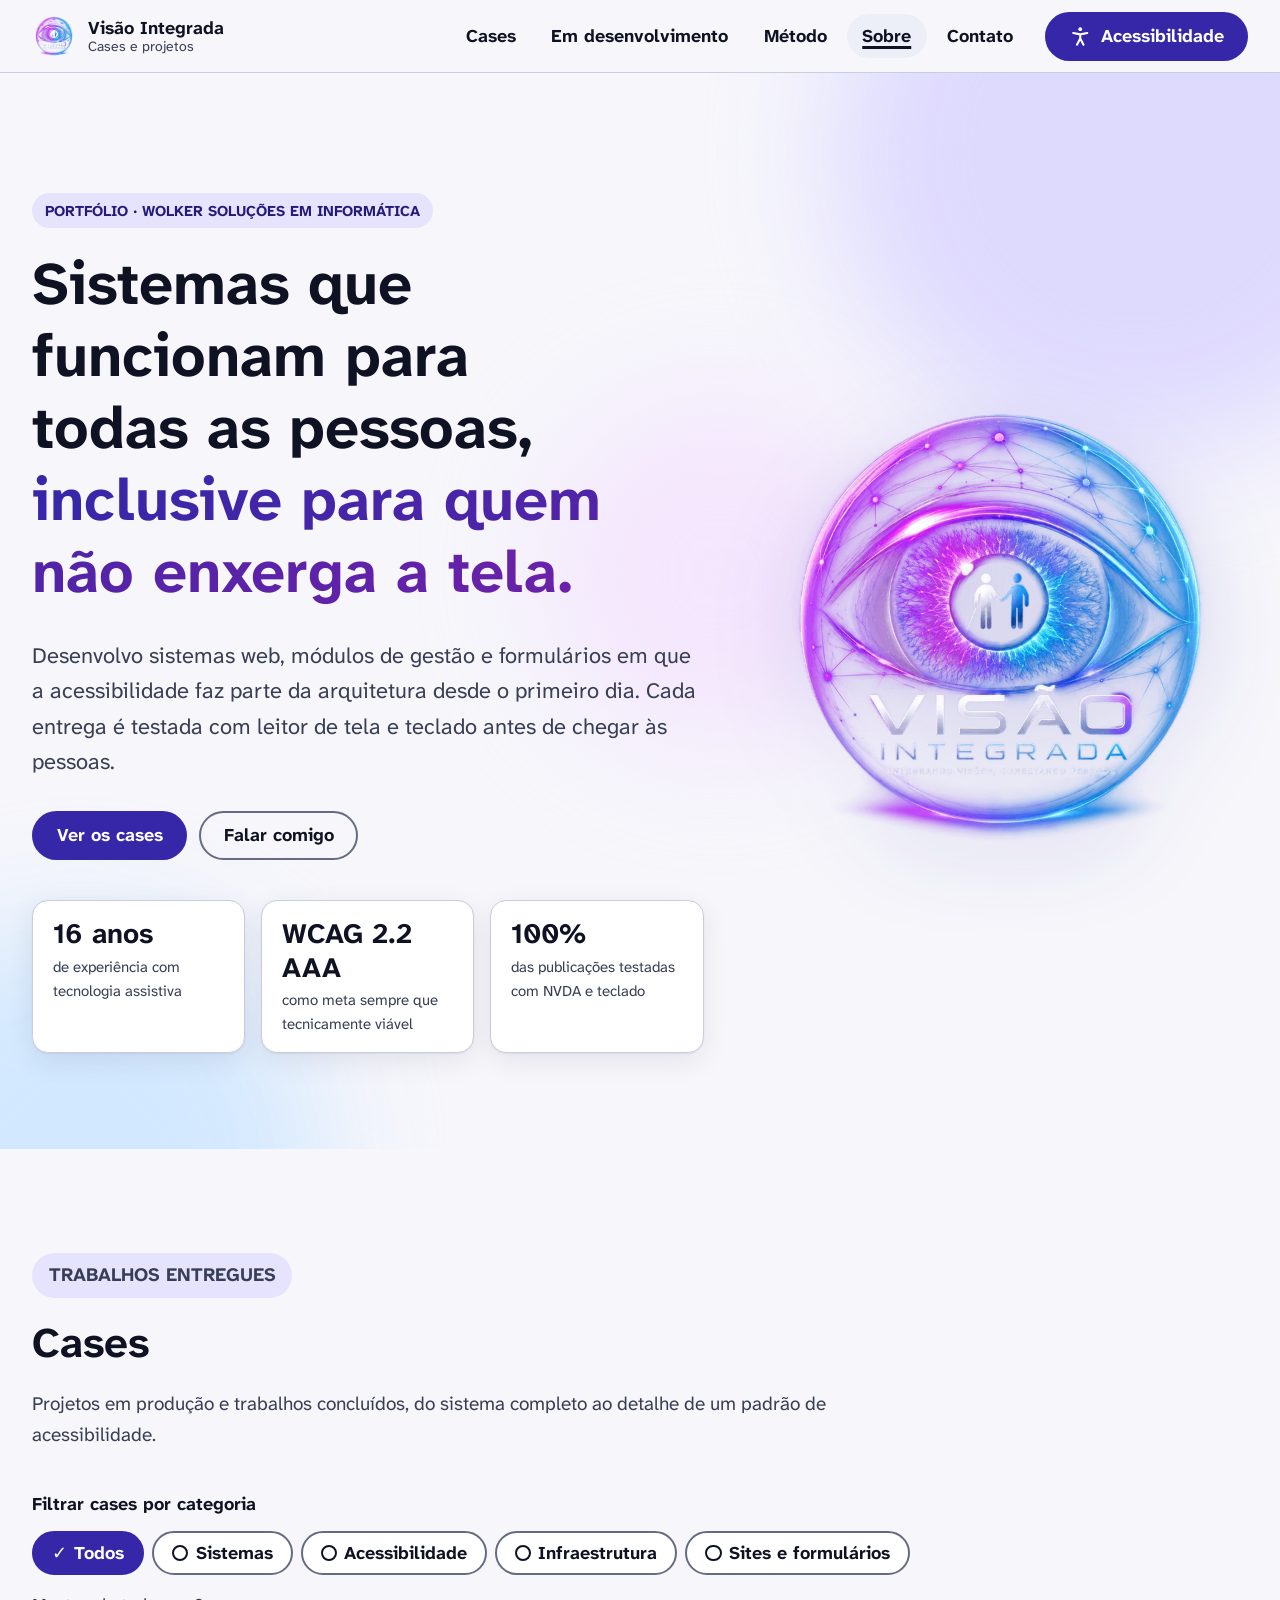
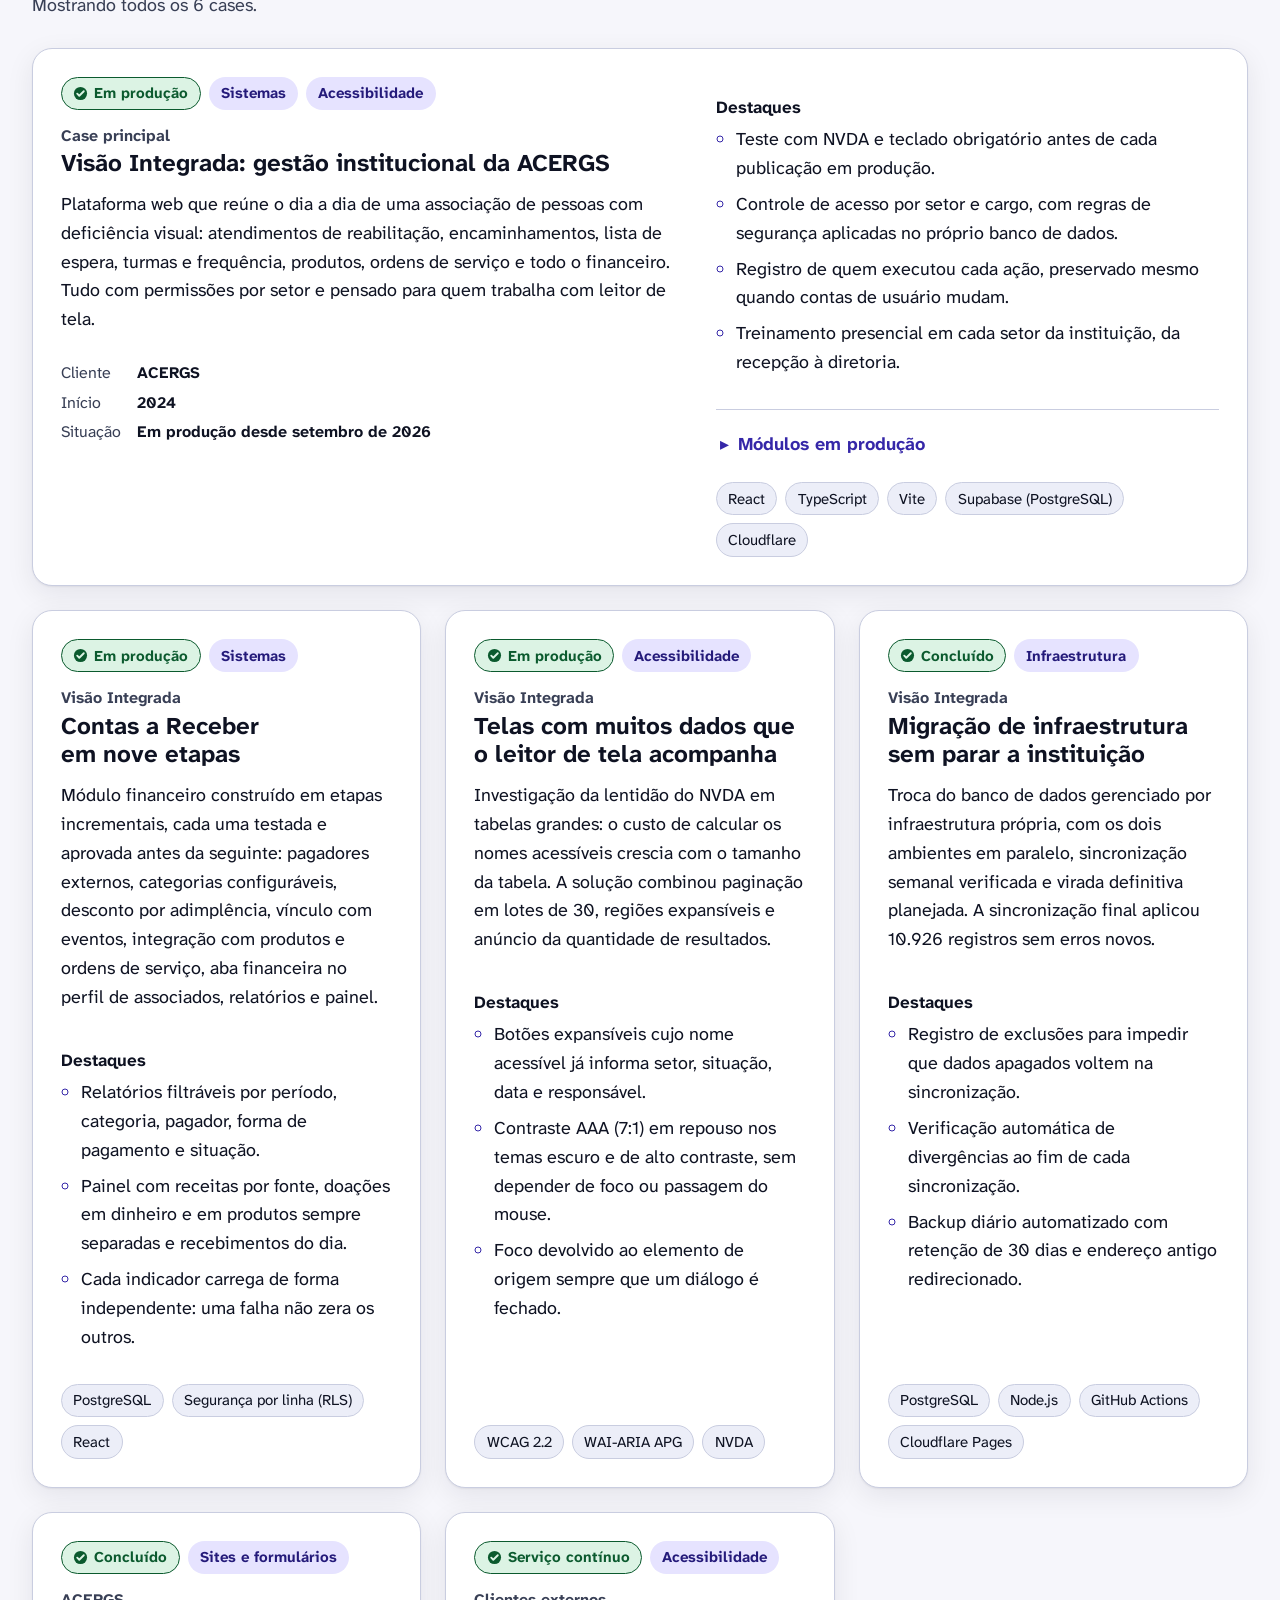
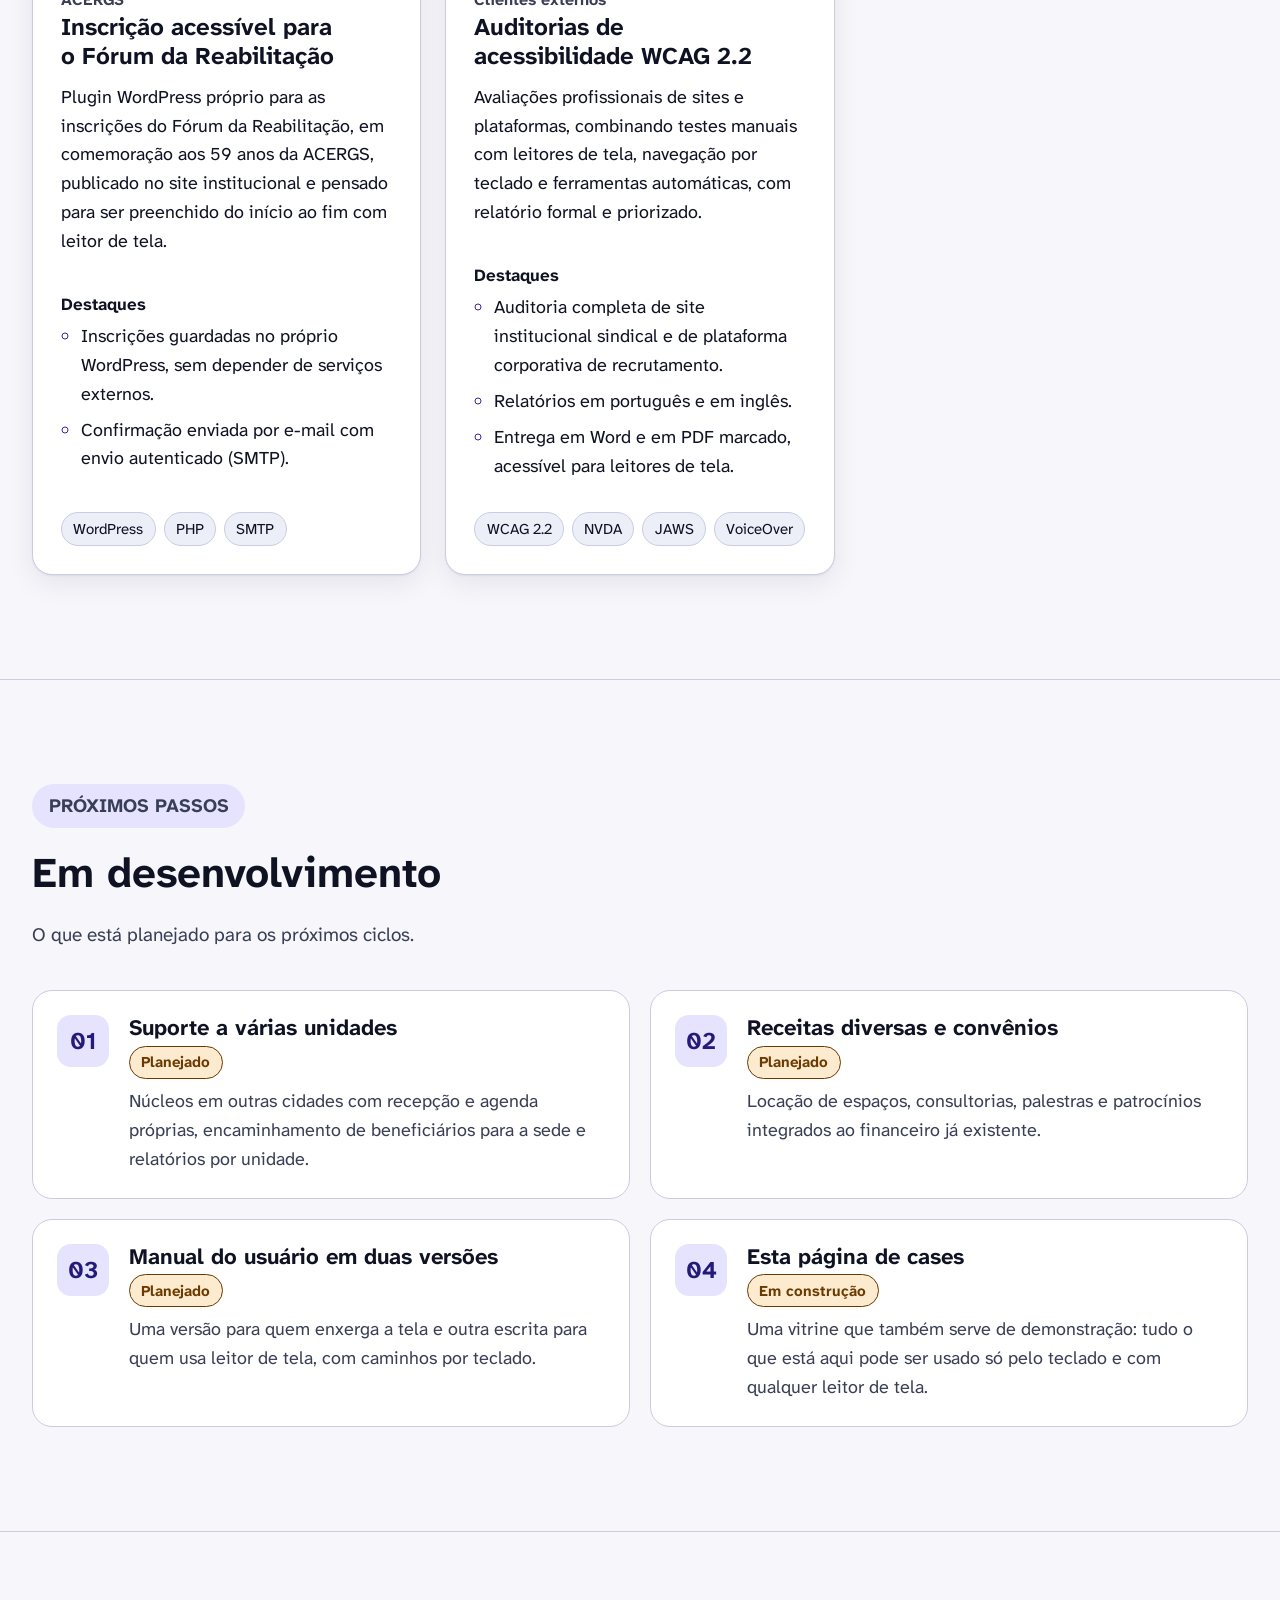
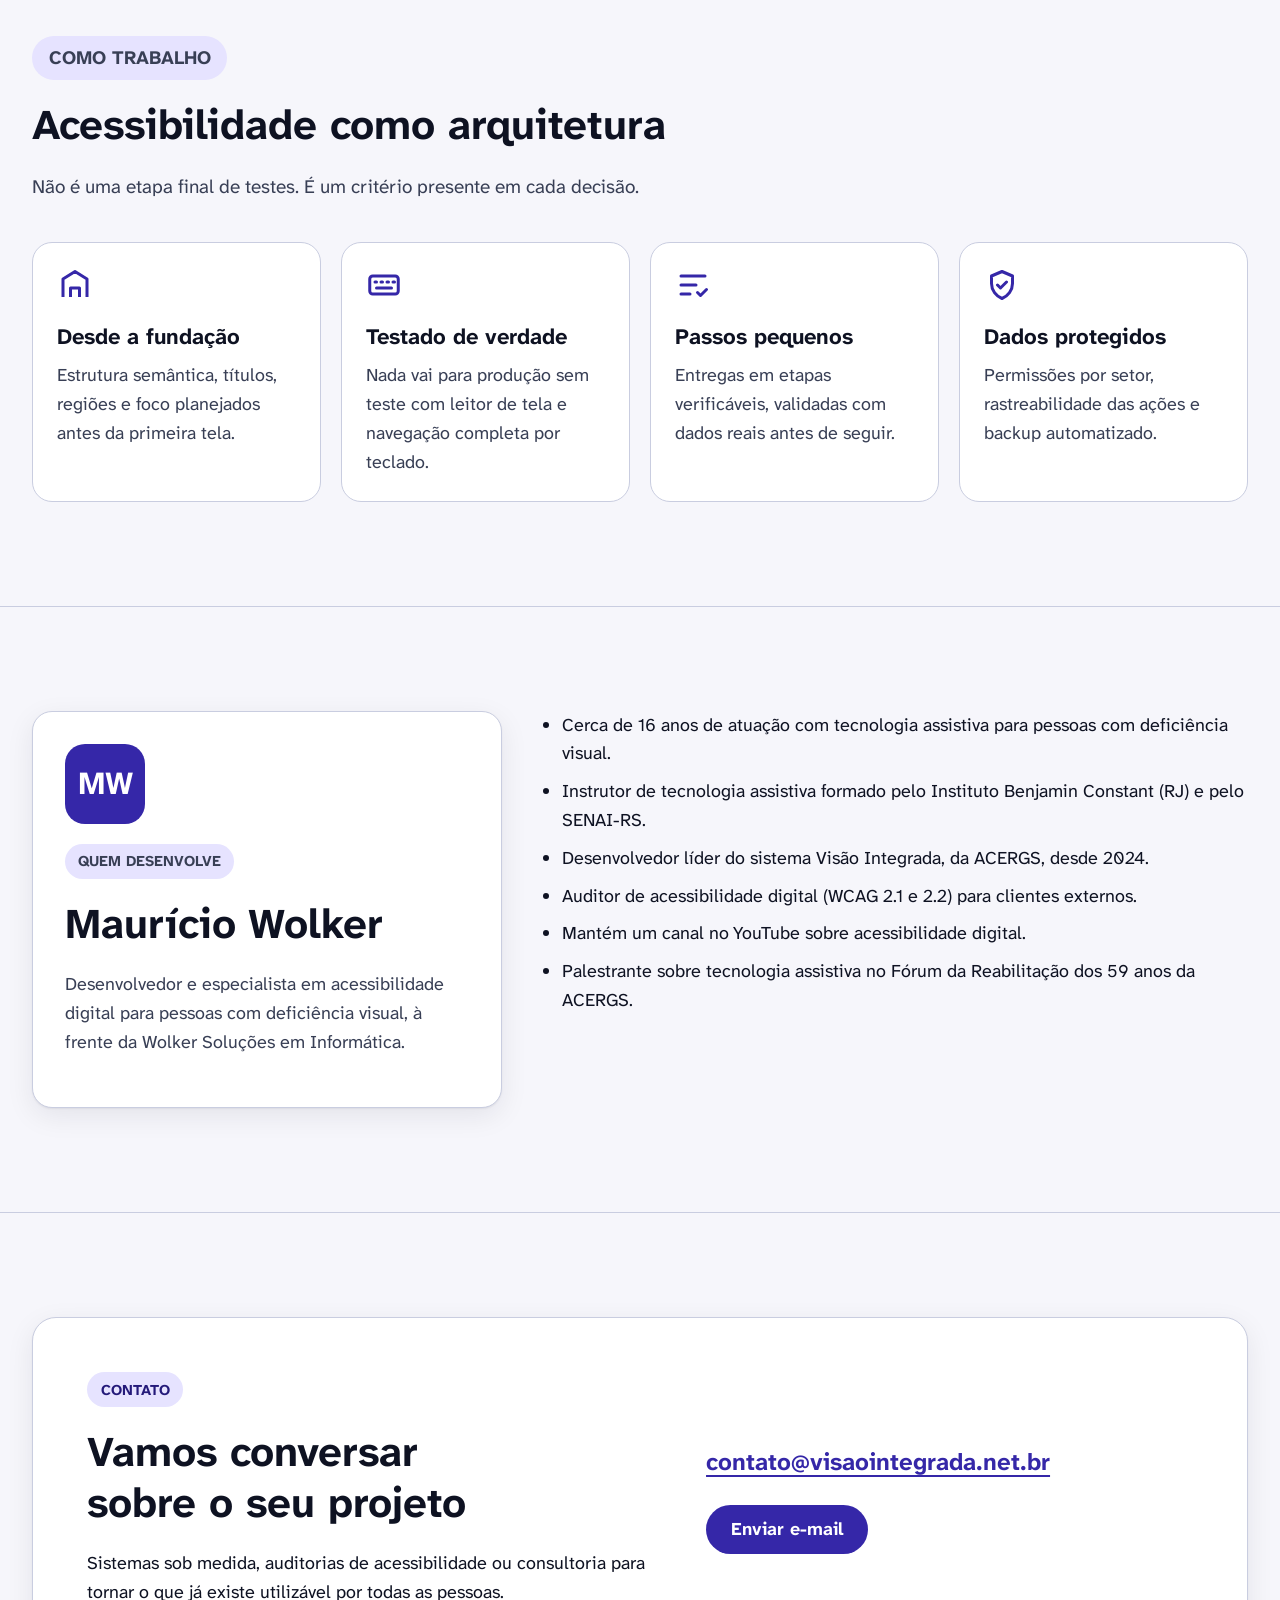
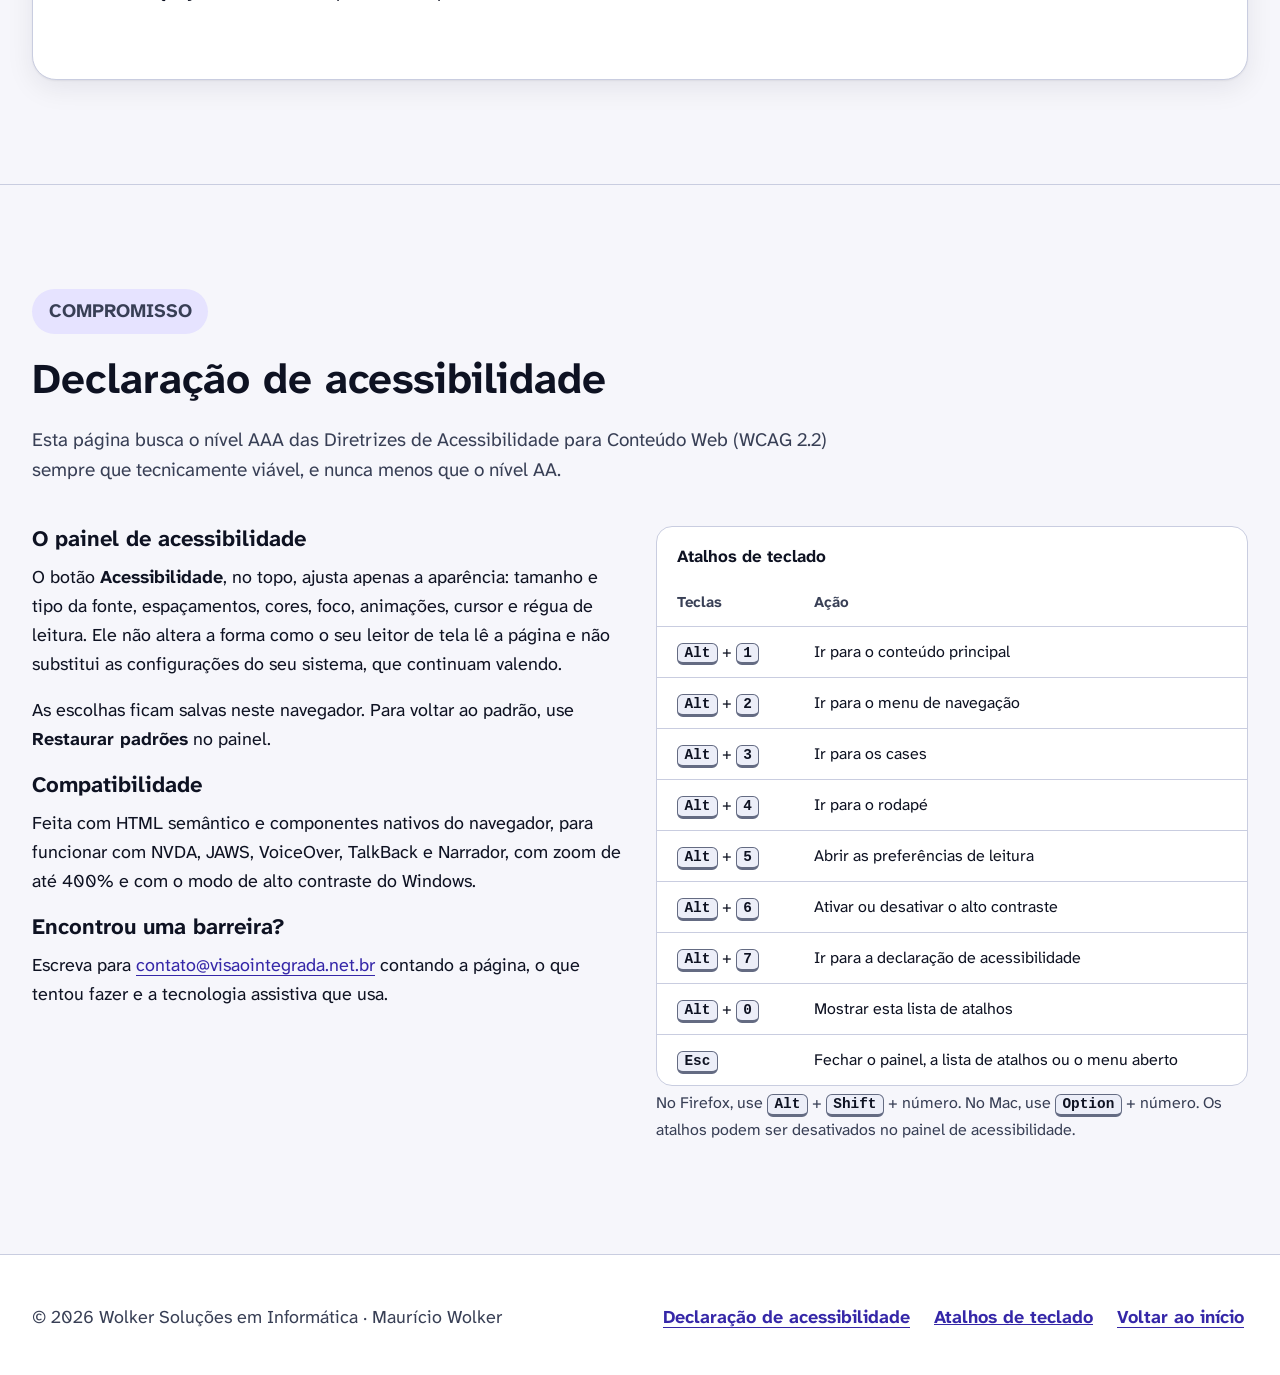
==== site/index.html @ 5a75db3e "Adiciona site e configuração do Worker" ====
<!doctype html>
<html lang="pt-BR" data-tema="auto">
<head>
  <meta charset="utf-8">
  <meta name="viewport" content="width=device-width, initial-scale=1">
  <title>Cases e projetos · Visão Integrada · Maurício Wolker</title>
  <meta name="description" content="Portfólio de Maurício Wolker: sistemas web, módulos financeiros, infraestrutura e auditorias de acessibilidade, construídos com acessibilidade como requisito desde a arquitetura.">
  <meta name="color-scheme" content="light dark">
  <meta name="theme-color" content="#f6f6fb" media="(prefers-color-scheme: light)">
  <meta name="theme-color" content="#0a0d18" media="(prefers-color-scheme: dark)">
  <meta property="og:title" content="Cases e projetos · Visão Integrada">
  <meta property="og:description" content="Sistemas que funcionam para todas as pessoas, inclusive para quem não enxerga a tela.">
  <meta property="og:type" content="website">
  <meta property="og:locale" content="pt_BR">
  <meta property="og:image" content="https://cases.visaointegrada.net.br/assets/img/og-image.png">
  <meta property="og:image:alt" content="Logotipo do Visão Integrada">
  <meta name="twitter:card" content="summary_large_image">
  <link rel="icon" type="image/png" href="assets/img/favicon-64.png">
  <link rel="apple-touch-icon" href="assets/img/apple-touch-icon.png">
  <link rel="preload" href="assets/fonts/atkinson-hyperlegible-next-latin-400-normal.woff2" as="font" type="font/woff2" crossorigin>
  <link rel="preload" href="assets/fonts/atkinson-hyperlegible-next-latin-700-normal.woff2" as="font" type="font/woff2" crossorigin>
  <script src="assets/js/prefs-init.js"></script>
  <link rel="stylesheet" href="assets/css/site.css">
</head>
<body>

<div class="skip-links">
  <a href="#conteudo">Pular para o conteúdo principal</a>
  <a href="#menu-principal">Pular para o menu</a>
  <a href="#rodape">Pular para o rodapé</a>
</div>

<header class="site-header">
  <div class="container header-inner">
    <a class="brand" href="#inicio">
      <img class="brand-mark" src="assets/img/emblema-176.webp" width="88" height="88" alt="">
      <span class="brand-text">
        <span class="brand-name">Visão Integrada</span>
        <span class="brand-sub">Cases e projetos</span>
      </span>
    </a>

    <nav class="site-nav" id="menu-principal" aria-label="Principal" tabindex="-1">
      <button type="button" class="btn btn-secondary menu-toggle" aria-expanded="false" aria-controls="lista-menu">
        <svg viewBox="0 0 24 24" aria-hidden="true" focusable="false"><path d="M3 6h18M3 12h18M3 18h18" stroke="currentColor" stroke-width="2.25" stroke-linecap="round" fill="none"/></svg>
        Menu
      </button>
      <ul class="nav-list" id="lista-menu" role="list">
        <li><a href="#cases">Cases</a></li>
        <li><a href="#em-desenvolvimento">Em desenvolvimento</a></li>
        <li><a href="#metodo">Método</a></li>
        <li><a href="#sobre">Sobre</a></li>
        <li><a href="#contato">Contato</a></li>
      </ul>
    </nav>

    <button type="button" class="btn btn-a11y" id="btn-acessibilidade" aria-haspopup="dialog" aria-controls="painel-acessibilidade" aria-keyshortcuts="Alt+5">
      <svg viewBox="0 0 24 24" aria-hidden="true" focusable="false"><circle cx="12" cy="4.5" r="2" fill="currentColor"/><path d="M4.5 8.5 12 10l7.5-1.5M12 10v4.5m0 0-3.5 6.5m3.5-6.5 3.5 6.5" stroke="currentColor" stroke-width="2.25" stroke-linecap="round" stroke-linejoin="round" fill="none"/></svg>
      Acessibilidade
    </button>
  </div>
</header>

<main id="conteudo" tabindex="-1">

  <!-- ===================== Início ===================== -->
  <section id="inicio" class="hero" aria-labelledby="titulo-inicio">
    <div class="hero-bg" aria-hidden="true"><span class="blob blob-1"></span><span class="blob blob-2"></span><span class="blob blob-3"></span></div>
    <div class="container hero-grid">
      <div>
        <p class="eyebrow">Portfólio · Wolker Soluções em Informática</p>
        <h1 id="titulo-inicio" tabindex="-1">Sistemas que funcionam para todas as pessoas, <span class="grad">inclusive para quem não enxerga a tela.</span></h1>
        <p class="lead">Desenvolvo sistemas web, módulos de gestão e formulários em que a acessibilidade faz parte da arquitetura desde o primeiro dia. Cada entrega é testada com leitor de tela e teclado antes de chegar às pessoas.</p>
        <div class="hero-actions">
          <a class="btn btn-primary" href="#cases">Ver os cases</a>
          <a class="btn btn-secondary" href="#contato">Falar comigo</a>
        </div>
        <ul class="stats" role="list">
          <li class="stat"><strong>16 anos</strong> <span>de experiência com tecnologia assistiva</span></li>
          <li class="stat"><strong>WCAG 2.2 AAA</strong> <span>como meta sempre que tecnicamente viável</span></li>
          <li class="stat"><strong>100%</strong> <span>das publicações testadas com NVDA e teclado</span></li>
        </ul>
      </div>
      <figure class="hero-visual">
        <img class="hero-emblem" src="assets/img/emblema-720.webp" width="720" height="720" fetchpriority="high" decoding="async"
             alt="Logotipo do Visão Integrada: um olho dentro de um círculo luminoso em tons de roxo e azul, com duas pessoas de mãos dadas na pupila, uma delas usando bengala. Abaixo, o nome Visão Integrada e a frase: integrando visões, conectando pessoas.">
      </figure>
    </div>
  </section>

  <!-- ===================== Cases ===================== -->
  <section id="cases" class="section" aria-labelledby="titulo-cases">
    <div class="container">
      <div class="section-head">
        <p class="eyebrow">Trabalhos entregues</p>
        <h2 id="titulo-cases" tabindex="-1">Cases</h2>
        <p>Projetos em produção e trabalhos concluídos, do sistema completo ao detalhe de um padrão de acessibilidade.</p>
      </div>

      <fieldset class="filters">
        <legend>Filtrar cases por categoria</legend>
        <div class="chips">
          <label class="chip"><input type="radio" name="filtro" value="todos" checked><span>Todos</span></label>
          <label class="chip"><input type="radio" name="filtro" value="sistemas"><span>Sistemas</span></label>
          <label class="chip"><input type="radio" name="filtro" value="acessibilidade"><span>Acessibilidade</span></label>
          <label class="chip"><input type="radio" name="filtro" value="infraestrutura"><span>Infraestrutura</span></label>
          <label class="chip"><input type="radio" name="filtro" value="sites"><span>Sites e formulários</span></label>
        </div>
      </fieldset>
      <p class="result-count" id="contagem-cases" role="status">Mostrando todos os 6 cases.</p>

      <ul class="cards" role="list" id="lista-cases">

        <li data-categorias="sistemas acessibilidade" class="featured-item">
          <article class="card featured" aria-labelledby="case-vi">
            <div class="card-top">
              <span class="badge badge-ok"><svg viewBox="0 0 16 16" aria-hidden="true" focusable="false"><circle cx="8" cy="8" r="7" fill="currentColor"/><path d="m4.5 8.2 2.2 2.2 4.8-4.8" stroke="var(--ok-soft)" stroke-width="2" fill="none" stroke-linecap="round" stroke-linejoin="round"/></svg>Em produção</span>
              <span class="badge badge-cat">Sistemas</span>
              <span class="badge badge-cat">Acessibilidade</span>
            </div>
            <h3 id="case-vi"><span class="card-kicker">Case principal</span>Visão Integrada: gestão institucional da ACERGS</h3>
            <p class="card-summary">Plataforma web que reúne o dia a dia de uma associação de pessoas com deficiência visual: atendimentos de reabilitação, encaminhamentos, lista de espera, turmas e frequência, produtos, ordens de serviço e todo o financeiro. Tudo com permissões por setor e pensado para quem trabalha com leitor de tela.</p>
            <dl class="meta">
              <dt>Cliente</dt><dd>ACERGS</dd>
              <dt>Início</dt><dd>2024</dd>
              <dt>Situação</dt><dd>Em produção desde setembro de 2026</dd>
            </dl>
            <div class="card-aside">
              <h4>Destaques</h4>
              <ul class="highlights">
                <li>Teste com NVDA e teclado obrigatório antes de cada publicação em produção.</li>
                <li>Controle de acesso por setor e cargo, com regras de segurança aplicadas no próprio banco de dados.</li>
                <li>Registro de quem executou cada ação, preservado mesmo quando contas de usuário mudam.</li>
                <li>Treinamento presencial em cada setor da instituição, da recepção à diretoria.</li>
              </ul>
              <details class="more">
                <summary>Módulos em produção</summary>
                <ul class="highlights">
                  <li>Atendimentos, encaminhamentos e séries recorrentes</li>
                  <li>Lista de espera com priorização</li>
                  <li>Turmas, check-in e relatórios de frequência</li>
                  <li>Produtos e ordens de serviço</li>
                  <li>Contas a pagar e contas a receber</li>
                  <li>Relatórios e painel financeiro</li>
                </ul>
              </details>
              <ul class="tags" role="list" aria-label="Tecnologias">
                <li>React</li><li>TypeScript</li><li>Vite</li><li>Supabase (PostgreSQL)</li><li>Cloudflare</li>
              </ul>
            </div>
          </article>
        </li>

        <li data-categorias="sistemas">
          <article class="card" aria-labelledby="case-cr">
            <div class="card-top">
              <span class="badge badge-ok"><svg viewBox="0 0 16 16" aria-hidden="true" focusable="false"><circle cx="8" cy="8" r="7" fill="currentColor"/><path d="m4.5 8.2 2.2 2.2 4.8-4.8" stroke="var(--ok-soft)" stroke-width="2" fill="none" stroke-linecap="round" stroke-linejoin="round"/></svg>Em produção</span>
              <span class="badge badge-cat">Sistemas</span>
            </div>
            <h3 id="case-cr"><span class="card-kicker">Visão Integrada</span>Contas a Receber em nove etapas</h3>
            <p class="card-summary">Módulo financeiro construído em etapas incrementais, cada uma testada e aprovada antes da seguinte: pagadores externos, categorias configuráveis, desconto por adimplência, vínculo com eventos, integração com produtos e ordens de serviço, aba financeira no perfil de associados, relatórios e painel.</p>
            <h4>Destaques</h4>
            <ul class="highlights">
              <li>Relatórios filtráveis por período, categoria, pagador, forma de pagamento e situação.</li>
              <li>Painel com receitas por fonte, doações em dinheiro e em produtos sempre separadas e recebimentos do dia.</li>
              <li>Cada indicador carrega de forma independente: uma falha não zera os outros.</li>
            </ul>
            <ul class="tags" role="list" aria-label="Tecnologias">
              <li>PostgreSQL</li><li>Segurança por linha (RLS)</li><li>React</li>
            </ul>
          </article>
        </li>

        <li data-categorias="acessibilidade">
          <article class="card" aria-labelledby="case-padroes">
            <div class="card-top">
              <span class="badge badge-ok"><svg viewBox="0 0 16 16" aria-hidden="true" focusable="false"><circle cx="8" cy="8" r="7" fill="currentColor"/><path d="m4.5 8.2 2.2 2.2 4.8-4.8" stroke="var(--ok-soft)" stroke-width="2" fill="none" stroke-linecap="round" stroke-linejoin="round"/></svg>Em produção</span>
              <span class="badge badge-cat">Acessibilidade</span>
            </div>
            <h3 id="case-padroes"><span class="card-kicker">Visão Integrada</span>Telas com muitos dados que o leitor de tela acompanha</h3>
            <p class="card-summary">Investigação da lentidão do NVDA em tabelas grandes: o custo de calcular os nomes acessíveis crescia com o tamanho da tabela. A solução combinou paginação em lotes de 30, regiões expansíveis e anúncio da quantidade de resultados.</p>
            <h4>Destaques</h4>
            <ul class="highlights">
              <li>Botões expansíveis cujo nome acessível já informa setor, situação, data e responsável.</li>
              <li>Contraste AAA (7:1) em repouso nos temas escuro e de alto contraste, sem depender de foco ou passagem do mouse.</li>
              <li>Foco devolvido ao elemento de origem sempre que um diálogo é fechado.</li>
            </ul>
            <ul class="tags" role="list" aria-label="Referências">
              <li>WCAG 2.2</li><li>WAI-ARIA APG</li><li>NVDA</li>
            </ul>
          </article>
        </li>

        <li data-categorias="infraestrutura">
          <article class="card" aria-labelledby="case-migracao">
            <div class="card-top">
              <span class="badge badge-ok"><svg viewBox="0 0 16 16" aria-hidden="true" focusable="false"><circle cx="8" cy="8" r="7" fill="currentColor"/><path d="m4.5 8.2 2.2 2.2 4.8-4.8" stroke="var(--ok-soft)" stroke-width="2" fill="none" stroke-linecap="round" stroke-linejoin="round"/></svg>Concluído</span>
              <span class="badge badge-cat">Infraestrutura</span>
            </div>
            <h3 id="case-migracao"><span class="card-kicker">Visão Integrada</span>Migração de infraestrutura sem parar a instituição</h3>
            <p class="card-summary">Troca do banco de dados gerenciado por infraestrutura própria, com os dois ambientes em paralelo, sincronização semanal verificada e virada definitiva planejada. A sincronização final aplicou 10.926 registros sem erros novos.</p>
            <h4>Destaques</h4>
            <ul class="highlights">
              <li>Registro de exclusões para impedir que dados apagados voltem na sincronização.</li>
              <li>Verificação automática de divergências ao fim de cada sincronização.</li>
              <li>Backup diário automatizado com retenção de 30 dias e endereço antigo redirecionado.</li>
            </ul>
            <ul class="tags" role="list" aria-label="Tecnologias">
              <li>PostgreSQL</li><li>Node.js</li><li>GitHub Actions</li><li>Cloudflare Pages</li>
            </ul>
          </article>
        </li>

        <li data-categorias="sites acessibilidade">
          <article class="card" aria-labelledby="case-forum">
            <div class="card-top">
              <span class="badge badge-ok"><svg viewBox="0 0 16 16" aria-hidden="true" focusable="false"><circle cx="8" cy="8" r="7" fill="currentColor"/><path d="m4.5 8.2 2.2 2.2 4.8-4.8" stroke="var(--ok-soft)" stroke-width="2" fill="none" stroke-linecap="round" stroke-linejoin="round"/></svg>Concluído</span>
              <span class="badge badge-cat">Sites e formulários</span>
            </div>
            <h3 id="case-forum"><span class="card-kicker">ACERGS</span>Inscrição acessível para o Fórum da Reabilitação</h3>
            <p class="card-summary">Plugin WordPress próprio para as inscrições do Fórum da Reabilitação, em comemoração aos 59 anos da ACERGS, publicado no site institucional e pensado para ser preenchido do início ao fim com leitor de tela.</p>
            <h4>Destaques</h4>
            <ul class="highlights">
              <li>Inscrições guardadas no próprio WordPress, sem depender de serviços externos.</li>
              <li>Confirmação enviada por e-mail com envio autenticado (SMTP).</li>
            </ul>
            <ul class="tags" role="list" aria-label="Tecnologias">
              <li>WordPress</li><li>PHP</li><li>SMTP</li>
            </ul>
          </article>
        </li>

        <li data-categorias="acessibilidade">
          <article class="card" aria-labelledby="case-auditorias">
            <div class="card-top">
              <span class="badge badge-ok"><svg viewBox="0 0 16 16" aria-hidden="true" focusable="false"><circle cx="8" cy="8" r="7" fill="currentColor"/><path d="m4.5 8.2 2.2 2.2 4.8-4.8" stroke="var(--ok-soft)" stroke-width="2" fill="none" stroke-linecap="round" stroke-linejoin="round"/></svg>Serviço contínuo</span>
              <span class="badge badge-cat">Acessibilidade</span>
            </div>
            <h3 id="case-auditorias"><span class="card-kicker">Clientes externos</span>Auditorias de acessibilidade WCAG 2.2</h3>
            <p class="card-summary">Avaliações profissionais de sites e plataformas, combinando testes manuais com leitores de tela, navegação por teclado e ferramentas automáticas, com relatório formal e priorizado.</p>
            <h4>Destaques</h4>
            <ul class="highlights">
              <li>Auditoria completa de site institucional sindical e de plataforma corporativa de recrutamento.</li>
              <li>Relatórios em português e em inglês.</li>
              <li>Entrega em Word e em PDF marcado, acessível para leitores de tela.</li>
            </ul>
            <ul class="tags" role="list" aria-label="Referências">
              <li>WCAG 2.2</li><li>NVDA</li><li>JAWS</li><li>VoiceOver</li>
            </ul>
          </article>
        </li>

      </ul>
    </div>
  </section>

  <!-- ===================== Em desenvolvimento ===================== -->
  <section id="em-desenvolvimento" class="section" aria-labelledby="titulo-dev">
    <div class="container">
      <div class="section-head">
        <p class="eyebrow">Próximos passos</p>
        <h2 id="titulo-dev" tabindex="-1">Em desenvolvimento</h2>
        <p>O que está planejado para os próximos ciclos.</p>
      </div>
      <ol class="roadmap" role="list">
        <li>
          <span class="step-num" aria-hidden="true">01</span>
          <div>
            <h3>Suporte a várias unidades</h3>
            <span class="badge badge-plan">Planejado</span>
            <p>Núcleos em outras cidades com recepção e agenda próprias, encaminhamento de beneficiários para a sede e relatórios por unidade.</p>
          </div>
        </li>
        <li>
          <span class="step-num" aria-hidden="true">02</span>
          <div>
            <h3>Receitas diversas e convênios</h3>
            <span class="badge badge-plan">Planejado</span>
            <p>Locação de espaços, consultorias, palestras e patrocínios integrados ao financeiro já existente.</p>
          </div>
        </li>
        <li>
          <span class="step-num" aria-hidden="true">03</span>
          <div>
            <h3>Manual do usuário em duas versões</h3>
            <span class="badge badge-plan">Planejado</span>
            <p>Uma versão para quem enxerga a tela e outra escrita para quem usa leitor de tela, com caminhos por teclado.</p>
          </div>
        </li>
        <li>
          <span class="step-num" aria-hidden="true">04</span>
          <div>
            <h3>Esta página de cases</h3>
            <span class="badge badge-plan">Em construção</span>
            <p>Uma vitrine que também serve de demonstração: tudo o que está aqui pode ser usado só pelo teclado e com qualquer leitor de tela.</p>
          </div>
        </li>
      </ol>
    </div>
  </section>

  <!-- ===================== Método ===================== -->
  <section id="metodo" class="section" aria-labelledby="titulo-metodo">
    <div class="container">
      <div class="section-head">
        <p class="eyebrow">Como trabalho</p>
        <h2 id="titulo-metodo" tabindex="-1">Acessibilidade como arquitetura</h2>
        <p>Não é uma etapa final de testes. É um critério presente em cada decisão.</p>
      </div>
      <ul class="principles" role="list">
        <li>
          <svg viewBox="0 0 24 24" aria-hidden="true" focusable="false"><path d="M4 20V8l8-5 8 5v12M9 20v-6h6v6" stroke="currentColor" stroke-width="2" fill="none" stroke-linejoin="round"/></svg>
          <h3>Desde a fundação</h3>
          <p>Estrutura semântica, títulos, regiões e foco planejados antes da primeira tela.</p>
        </li>
        <li>
          <svg viewBox="0 0 24 24" aria-hidden="true" focusable="false"><rect x="2.5" y="6" width="19" height="12" rx="2" stroke="currentColor" stroke-width="2" fill="none"/><path d="M6 10h1m3 0h1m3 0h1m3 0h1M7 14h10" stroke="currentColor" stroke-width="2" stroke-linecap="round"/></svg>
          <h3>Testado de verdade</h3>
          <p>Nada vai para produção sem teste com leitor de tela e navegação completa por teclado.</p>
        </li>
        <li>
          <svg viewBox="0 0 24 24" aria-hidden="true" focusable="false"><path d="M4 6h16M4 12h10M4 18h6" stroke="currentColor" stroke-width="2" stroke-linecap="round"/><path d="m15 17 2 2 4-4" stroke="currentColor" stroke-width="2" fill="none" stroke-linecap="round" stroke-linejoin="round"/></svg>
          <h3>Passos pequenos</h3>
          <p>Entregas em etapas verificáveis, validadas com dados reais antes de seguir.</p>
        </li>
        <li>
          <svg viewBox="0 0 24 24" aria-hidden="true" focusable="false"><path d="M12 3 5 6v5c0 4.5 3 8.3 7 10 4-1.7 7-5.5 7-10V6z" stroke="currentColor" stroke-width="2" fill="none" stroke-linejoin="round"/><path d="m9 12 2 2 4-4" stroke="currentColor" stroke-width="2" fill="none" stroke-linecap="round" stroke-linejoin="round"/></svg>
          <h3>Dados protegidos</h3>
          <p>Permissões por setor, rastreabilidade das ações e backup automatizado.</p>
        </li>
      </ul>
    </div>
  </section>

  <!-- ===================== Sobre ===================== -->
  <section id="sobre" class="section" aria-labelledby="titulo-sobre">
    <div class="container about">
      <div class="about-card">
        <div class="monogram" aria-hidden="true">MW</div>
        <p class="eyebrow">Quem desenvolve</p>
        <h2 id="titulo-sobre" tabindex="-1">Maurício Wolker</h2>
        <p>Desenvolvedor e especialista em acessibilidade digital para pessoas com deficiência visual, à frente da Wolker Soluções em Informática.</p>
      </div>
      <div>
        <ul class="facts">
          <li>Cerca de 16 anos de atuação com tecnologia assistiva para pessoas com deficiência visual.</li>
          <li>Instrutor de tecnologia assistiva formado pelo Instituto Benjamin Constant (RJ) e pelo SENAI-RS.</li>
          <li>Desenvolvedor líder do sistema Visão Integrada, da ACERGS, desde 2024.</li>
          <li>Auditor de acessibilidade digital (WCAG 2.1 e 2.2) para clientes externos.</li>
          <li>Mantém um canal no YouTube sobre acessibilidade digital.</li>
          <li>Palestrante sobre tecnologia assistiva no Fórum da Reabilitação dos 59 anos da ACERGS.</li>
        </ul>
      </div>
    </div>
  </section>

  <!-- ===================== Contato ===================== -->
  <section id="contato" class="section" aria-labelledby="titulo-contato">
    <div class="container">
      <div class="contact">
        <div>
          <p class="eyebrow">Contato</p>
          <h2 id="titulo-contato" tabindex="-1">Vamos conversar sobre o seu projeto</h2>
          <p>Sistemas sob medida, auditorias de acessibilidade ou consultoria para tornar o que já existe utilizável por todas as pessoas.</p>
        </div>
        <div>
          <p class="contact-email"><a href="mailto:contato@visaointegrada.net.br">contato@visaointegrada.net.br</a></p>
          <a class="btn btn-primary" href="mailto:contato@visaointegrada.net.br?subject=Contato%20pelo%20site%20de%20cases">Enviar e-mail</a>
        </div>
      </div>
    </div>
  </section>

  <!-- ===================== Declaração de acessibilidade ===================== -->
  <section id="declaracao" class="section" aria-labelledby="titulo-declaracao">
    <div class="container">
      <div class="section-head">
        <p class="eyebrow">Compromisso</p>
        <h2 id="titulo-declaracao" tabindex="-1">Declaração de acessibilidade</h2>
        <p>Esta página busca o nível AAA das Diretrizes de Acessibilidade para Conteúdo Web (WCAG 2.2) sempre que tecnicamente viável, e nunca menos que o nível AA.</p>
      </div>
      <div class="statement">
        <div>
          <h3>O painel de acessibilidade</h3>
          <p>O botão <strong>Acessibilidade</strong>, no topo, ajusta apenas a aparência: tamanho e tipo da fonte, espaçamentos, cores, foco, animações, cursor e régua de leitura. Ele não altera a forma como o seu leitor de tela lê a página e não substitui as configurações do seu sistema, que continuam valendo.</p>
          <p>As escolhas ficam salvas neste navegador. Para voltar ao padrão, use <strong>Restaurar padrões</strong> no painel.</p>
          <h3>Compatibilidade</h3>
          <p>Feita com HTML semântico e componentes nativos do navegador, para funcionar com NVDA, JAWS, VoiceOver, TalkBack e Narrador, com zoom de até 400% e com o modo de alto contraste do Windows.</p>
          <h3>Encontrou uma barreira?</h3>
          <p>Escreva para <a href="mailto:contato@visaointegrada.net.br?subject=Barreira%20de%20acessibilidade">contato@visaointegrada.net.br</a> contando a página, o que tentou fazer e a tecnologia assistiva que usa.</p>
        </div>
        <div>
          <div class="table-wrap" role="region" aria-labelledby="legenda-atalhos" tabindex="0">
            <table>
              <caption id="legenda-atalhos">Atalhos de teclado</caption>
              <thead><tr><th scope="col">Teclas</th><th scope="col">Ação</th></tr></thead>
              <tbody data-atalhos-tbody></tbody>
            </table>
          </div>
          <p class="hint">No Firefox, use <kbd>Alt</kbd> + <kbd>Shift</kbd> + número. No Mac, use <kbd>Option</kbd> + número. Os atalhos podem ser desativados no painel de acessibilidade.</p>
        </div>
      </div>
    </div>
  </section>

</main>

<footer class="site-footer" id="rodape" tabindex="-1">
  <div class="container footer-inner">
    <p>© 2026 Wolker Soluções em Informática · Maurício Wolker</p>
    <ul class="footer-links" role="list">
      <li><a href="#declaracao">Declaração de acessibilidade</a></li>
      <li><button type="button" class="link-button" data-abrir-atalhos aria-haspopup="dialog" aria-keyshortcuts="Alt+0">Atalhos de teclado</button></li>
      <li><a href="#inicio">Voltar ao início</a></li>
    </ul>
  </div>
</footer>

<!-- ===================== Painel de acessibilidade ===================== -->
<dialog class="panel" id="painel-acessibilidade" aria-labelledby="titulo-painel" aria-describedby="desc-painel">
  <div class="panel-inner">
    <div class="panel-head">
      <div>
        <h2 id="titulo-painel" tabindex="-1">Preferências de leitura</h2>
        <p id="desc-painel">As mudanças são aplicadas na hora e ficam salvas neste navegador.</p>
      </div>
      <button type="button" class="btn btn-secondary" data-fechar aria-label="Fechar preferências de leitura">
        <svg viewBox="0 0 24 24" aria-hidden="true" focusable="false"><path d="M6 6l12 12M18 6 6 18" stroke="currentColor" stroke-width="2.5" stroke-linecap="round"/></svg>
      </button>
    </div>

    <form class="panel-body" id="form-prefs">
      <section aria-labelledby="sec-texto">
        <h3 id="sec-texto">Texto</h3>
        <fieldset class="opt-group">
          <legend>Tamanho do texto</legend>
          <div class="chips">
            <label class="chip"><input type="radio" name="tamanho" value="100"><span>100%</span></label>
            <label class="chip"><input type="radio" name="tamanho" value="125"><span>125%</span></label>
            <label class="chip"><input type="radio" name="tamanho" value="150"><span>150%</span></label>
            <label class="chip"><input type="radio" name="tamanho" value="175"><span>175%</span></label>
            <label class="chip"><input type="radio" name="tamanho" value="200"><span>200%</span></label>
          </div>
        </fieldset>
        <fieldset class="opt-group">
          <legend>Fonte</legend>
          <div class="chips">
            <label class="chip"><input type="radio" name="fonte" value="padrao"><span class="ff-padrao">Atkinson Hyperlegible (padrão)</span></label>
            <label class="chip"><input type="radio" name="fonte" value="sistema"><span class="ff-sistema">Fonte do sistema</span></label>
            <label class="chip"><input type="radio" name="fonte" value="lexend"><span class="ff-lexend">Lexend</span></label>
            <label class="chip"><input type="radio" name="fonte" value="opendyslexic"><span class="ff-dys">OpenDyslexic</span></label>
          </div>
        </fieldset>
        <fieldset class="opt-group">
          <legend>Largura das linhas de texto</legend>
          <div class="chips">
            <label class="chip"><input type="radio" name="largura" value="estreita"><span>Estreita</span></label>
            <label class="chip"><input type="radio" name="largura" value="padrao"><span>Confortável (padrão)</span></label>
            <label class="chip"><input type="radio" name="largura" value="larga"><span>Larga</span></label>
          </div>
        </fieldset>
      </section>

      <section aria-labelledby="sec-espaco">
        <h3 id="sec-espaco">Espaçamento</h3>
        <fieldset class="opt-group">
          <legend>Entre linhas e parágrafos</legend>
          <div class="chips">
            <label class="chip"><input type="radio" name="linha" value="padrao"><span>Padrão</span></label>
            <label class="chip"><input type="radio" name="linha" value="ampla"><span>Amplo</span></label>
            <label class="chip"><input type="radio" name="linha" value="extra"><span>Extra</span></label>
          </div>
        </fieldset>
        <fieldset class="opt-group">
          <legend>Entre letras</legend>
          <div class="chips">
            <label class="chip"><input type="radio" name="letras" value="padrao"><span>Padrão</span></label>
            <label class="chip"><input type="radio" name="letras" value="amplo"><span>Amplo</span></label>
            <label class="chip"><input type="radio" name="letras" value="extra"><span>Extra</span></label>
          </div>
        </fieldset>
        <fieldset class="opt-group">
          <legend>Entre palavras</legend>
          <div class="chips">
            <label class="chip"><input type="radio" name="palavras" value="padrao"><span>Padrão</span></label>
            <label class="chip"><input type="radio" name="palavras" value="amplo"><span>Amplo</span></label>
            <label class="chip"><input type="radio" name="palavras" value="extra"><span>Extra</span></label>
          </div>
        </fieldset>
      </section>

      <section aria-labelledby="sec-cores">
        <h3 id="sec-cores">Cores e contraste</h3>
        <fieldset class="opt-group">
          <legend>Tema</legend>
          <div class="chips">
            <label class="chip"><input type="radio" name="tema" value="auto"><span>Igual ao sistema</span></label>
            <label class="chip"><input type="radio" name="tema" value="claro"><span>Claro</span></label>
            <label class="chip"><input type="radio" name="tema" value="escuro"><span>Escuro</span></label>
            <label class="chip"><input type="radio" name="tema" value="contraste-escuro"><span>Alto contraste escuro</span></label>
            <label class="chip"><input type="radio" name="tema" value="contraste-claro"><span>Alto contraste claro</span></label>
          </div>
        </fieldset>
        <div class="check">
          <input type="checkbox" id="pref-destacarLinks" name="destacarLinks" aria-describedby="hint-links">
          <label for="pref-destacarLinks">Destacar links</label>
          <p class="hint" id="hint-links">Sublinha todos os links e aplica um fundo para encontrá-los mais rápido.</p>
        </div>
        <div class="check">
          <input type="checkbox" id="pref-semEfeitos" name="semEfeitos" aria-describedby="hint-efeitos">
          <label for="pref-semEfeitos">Remover efeitos decorativos</label>
          <p class="hint" id="hint-efeitos">Retira gradientes, sombras e ilustrações para um visual mais limpo.</p>
        </div>
      </section>

      <section aria-labelledby="sec-nav">
        <h3 id="sec-nav">Navegação e leitura</h3>
        <div class="check">
          <input type="checkbox" id="pref-focoAmpliado" name="focoAmpliado" aria-describedby="hint-foco">
          <label for="pref-focoAmpliado">Indicador de foco ampliado</label>
          <p class="hint" id="hint-foco">Deixa o contorno do elemento em foco mais grosso e com halo.</p>
        </div>
        <div class="check">
          <input type="checkbox" id="pref-reduzirMovimento" name="reduzirMovimento" aria-describedby="hint-movimento">
          <label for="pref-reduzirMovimento">Reduzir animações</label>
          <p class="hint" id="hint-movimento">Desliga transições e rolagem suave. Começa marcado se o seu sistema já pede menos movimento.</p>
        </div>
        <div class="check">
          <input type="checkbox" id="pref-cursorAmpliado" name="cursorAmpliado" aria-describedby="hint-cursor">
          <label for="pref-cursorAmpliado">Cursor do mouse ampliado</label>
          <p class="hint" id="hint-cursor">Usa um ponteiro maior, com contorno branco.</p>
        </div>
        <div class="check">
          <input type="checkbox" id="pref-regua" name="regua" aria-describedby="hint-regua">
          <label for="pref-regua">Régua de leitura</label>
          <p class="hint" id="hint-regua">Escurece a tela acima e abaixo de uma faixa que acompanha o mouse e o foco do teclado.</p>
        </div>
        <div class="check">
          <input type="checkbox" id="pref-atalhos" name="atalhos" aria-describedby="hint-atalhos">
          <label for="pref-atalhos">Atalhos de teclado</label>
          <p class="hint" id="hint-atalhos">Ativa as combinações com <kbd>Alt</kbd> + número. Desative se elas conflitarem com outro programa.</p>
        </div>
        <p><button type="button" class="link-button" data-abrir-atalhos aria-haspopup="dialog">Ver lista de atalhos</button></p>
      </section>
      <div class="sr-only" role="status" data-anunciador></div>
    </form>

    <div class="panel-foot">
      <button type="button" class="btn btn-secondary" id="btn-restaurar">Restaurar padrões</button>
      <button type="button" class="btn btn-primary" data-fechar>Concluir</button>
    </div>
  </div>
</dialog>

<!-- ===================== Diálogo de atalhos ===================== -->
<dialog class="dialog-small" id="dialogo-atalhos" aria-labelledby="titulo-atalhos">
  <div class="panel-inner">
    <div class="panel-head">
      <h2 id="titulo-atalhos" tabindex="-1">Atalhos de teclado</h2>
      <button type="button" class="btn btn-secondary" data-fechar aria-label="Fechar atalhos de teclado">
        <svg viewBox="0 0 24 24" aria-hidden="true" focusable="false"><path d="M6 6l12 12M18 6 6 18" stroke="currentColor" stroke-width="2.5" stroke-linecap="round"/></svg>
      </button>
    </div>
    <div class="panel-body">
      <table>
        <caption class="sr-only">Atalhos disponíveis nesta página</caption>
        <thead><tr><th scope="col">Teclas</th><th scope="col">Ação</th></tr></thead>
        <tbody data-atalhos-tbody></tbody>
      </table>
      <p class="hint" data-status-atalhos></p>
    </div>
  </div>
</dialog>

<div class="ruler" aria-hidden="true"></div>
<div class="sr-only" role="status" id="anunciador"></div>

<script src="assets/js/site.js"></script>
</body>
</html>
---- site/assets/css/site.css ----
/* ==========================================================================
   Visão Integrada · Cases — folha de estilos
   Princípios: unidades relativas (rem/em/ch), contraste WCAG 2.2 AAA (7:1)
   em todos os temas, foco sempre visível, sem dependência de cor isolada,
   respeito às preferências do sistema (cores, contraste, movimento).
   ========================================================================== */

/* ---------- Fontes locais (OFL 1.1) ---------- */
@font-face { font-family: "Atkinson Hyperlegible Next"; src: url("../fonts/atkinson-hyperlegible-next-latin-400-normal.woff2") format("woff2"); font-weight: 400; font-style: normal; font-display: swap; }
@font-face { font-family: "Atkinson Hyperlegible Next"; src: url("../fonts/atkinson-hyperlegible-next-latin-700-normal.woff2") format("woff2"); font-weight: 700; font-style: normal; font-display: swap; }
@font-face { font-family: "Lexend"; src: url("../fonts/lexend-latin-400-normal.woff2") format("woff2"); font-weight: 400; font-style: normal; font-display: swap; }
@font-face { font-family: "Lexend"; src: url("../fonts/lexend-latin-700-normal.woff2") format("woff2"); font-weight: 700; font-style: normal; font-display: swap; }
@font-face { font-family: "OpenDyslexic"; src: url("../fonts/opendyslexic-latin-400-normal.woff2") format("woff2"); font-weight: 400; font-style: normal; font-display: swap; }
@font-face { font-family: "OpenDyslexic"; src: url("../fonts/opendyslexic-latin-700-normal.woff2") format("woff2"); font-weight: 700; font-style: normal; font-display: swap; }

/* ---------- Tokens: tema claro (padrão) ---------- */
:root {
  color-scheme: light;
  --bg: #f6f6fb;
  --surface: #ffffff;
  --surface-2: #eceef8;
  --text: #0e1222;
  --text-muted: #383f55;
  --border: #646b82;
  --border-soft: #c9cde0;
  --accent: #3527a8;
  --accent-text: #ffffff;
  --accent-soft: #e6e3ff;
  --accent-soft-text: #241a7a;
  --link: #3527a8;
  --focus: #0e1222;
  --focus-gap: #ffffff;
  --ok: #0b5a2e;
  --ok-soft: #dcf3e4;
  --plan: #6a3a00;
  --plan-soft: #fdebcf;
  --shadow: 0 1px 2px rgb(14 18 34 / 6%), 0 8px 28px rgb(14 18 34 / 8%);
  --blob-1: #dcd7ff;
  --blob-2: #cfe7ff;
  --blob-3: #f3dcff;
  --hero-grad: linear-gradient(135deg, #3527a8 0%, #6b21a8 100%);

  --font-padrao: "Atkinson Hyperlegible Next", "Atkinson Hyperlegible", system-ui, -apple-system, "Segoe UI", Roboto, Arial, sans-serif;
  --font: var(--font-padrao);
  --lh: 1.6;
  --ls: normal;
  --ws: normal;
  --measure: 68ch;
  --para-gap: 1em;
  --radius: 1rem;
  --radius-sm: 0.625rem;
  --focus-w: 3px;
  --header-h: 4.5rem;
  --container: 76rem;
}

/* ---------- Tema escuro ---------- */
html[data-tema="escuro"] {
  color-scheme: dark;
  --bg: #0a0d18;
  --surface: #121729;
  --surface-2: #1a2037;
  --text: #f3f5fc;
  --text-muted: #c6cbdc;
  --border: #8a91ad;
  --border-soft: #333b58;
  --accent: #b9bdff;
  --accent-text: #0a0d18;
  --accent-soft: #252b52;
  --accent-soft-text: #dcdeff;
  --link: #bfc3ff;
  --focus: #ffd84d;
  --focus-gap: #0a0d18;
  --ok: #8ce8ae;
  --ok-soft: #10301e;
  --plan: #ffcf8a;
  --plan-soft: #3a2608;
  --shadow: 0 1px 2px rgb(0 0 0 / 40%), 0 10px 30px rgb(0 0 0 / 35%);
  --blob-1: #231d63;
  --blob-2: #0d2f52;
  --blob-3: #3b1554;
  --hero-grad: linear-gradient(135deg, #c7caff 0%, #f0c8ff 100%);
}
@media (prefers-color-scheme: dark) {
  html[data-tema="auto"] {
    color-scheme: dark;
    --bg: #0a0d18; --surface: #121729; --surface-2: #1a2037;
    --text: #f3f5fc; --text-muted: #c6cbdc; --border: #8a91ad; --border-soft: #333b58;
    --accent: #b9bdff; --accent-text: #0a0d18; --accent-soft: #252b52; --accent-soft-text: #dcdeff;
    --link: #bfc3ff; --focus: #ffd84d; --focus-gap: #0a0d18;
    --ok: #8ce8ae; --ok-soft: #10301e; --plan: #ffcf8a; --plan-soft: #3a2608;
    --shadow: 0 1px 2px rgb(0 0 0 / 40%), 0 10px 30px rgb(0 0 0 / 35%);
    --blob-1: #231d63; --blob-2: #0d2f52; --blob-3: #3b1554;
    --hero-grad: linear-gradient(135deg, #c7caff 0%, #f0c8ff 100%);
  }
}

/* ---------- Alto contraste escuro (preto + amarelo) ---------- */
html[data-tema="contraste-escuro"] {
  color-scheme: dark;
  --bg: #000000; --surface: #000000; --surface-2: #000000;
  --text: #ffffff; --text-muted: #ffffff;
  --border: #ffffff; --border-soft: #ffffff;
  --accent: #ffff00; --accent-text: #000000;
  --accent-soft: #000000; --accent-soft-text: #ffff00;
  --link: #ffff00; --focus: #00ffff; --focus-gap: #000000;
  --ok: #ffffff; --ok-soft: #000000; --plan: #ffffff; --plan-soft: #000000;
  --shadow: none;
  --hero-grad: none;
}
/* ---------- Alto contraste claro (branco + preto + azul escuro) ---------- */
html[data-tema="contraste-claro"] {
  color-scheme: light;
  --bg: #ffffff; --surface: #ffffff; --surface-2: #ffffff;
  --text: #000000; --text-muted: #000000;
  --border: #000000; --border-soft: #000000;
  --accent: #000080; --accent-text: #ffffff;
  --accent-soft: #ffffff; --accent-soft-text: #000080;
  --link: #000080; --focus: #b00000; --focus-gap: #ffffff;
  --ok: #000000; --ok-soft: #ffffff; --plan: #000000; --plan-soft: #ffffff;
  --shadow: none;
  --hero-grad: none;
}
@media (prefers-contrast: more) {
  html[data-tema="auto"] {
    --text-muted: var(--text);
    --border-soft: var(--border);
    --shadow: none;
  }
}

/* ---------- Tamanho do texto, fonte, espaçamento ---------- */
html[data-tamanho="125"] { font-size: 125%; }
html[data-tamanho="150"] { font-size: 150%; }
html[data-tamanho="175"] { font-size: 175%; }
html[data-tamanho="200"] { font-size: 200%; }

html[data-fonte="sistema"] { --font: system-ui, -apple-system, "Segoe UI", Roboto, "Noto Sans", Arial, sans-serif; }
html[data-fonte="lexend"] { --font: "Lexend", system-ui, sans-serif; }
html[data-fonte="opendyslexic"] { --font: "OpenDyslexic", "Comic Sans MS", system-ui, sans-serif; }

html[data-linha="ampla"] { --lh: 1.9; --para-gap: 1.5em; }
html[data-linha="extra"] { --lh: 2.2; --para-gap: 2em; }
html[data-letras="amplo"] { --ls: 0.06em; }
html[data-letras="extra"] { --ls: 0.12em; }
html[data-palavras="amplo"] { --ws: 0.16em; }
html[data-palavras="extra"] { --ws: 0.32em; }
html[data-largura="estreita"] { --measure: 52ch; }
html[data-largura="larga"] { --measure: 90ch; }

/* ---------- Base ---------- */
*, *::before, *::after { box-sizing: border-box; }
html {
  -webkit-text-size-adjust: 100%;
  text-size-adjust: 100%;
  scroll-padding-top: calc(var(--header-h) + 1rem);
}
body {
  margin: 0;
  background: var(--bg);
  color: var(--text);
  font-family: var(--font);
  font-size: 1.125rem;
  line-height: var(--lh);
  letter-spacing: var(--ls);
  word-spacing: var(--ws);
  overflow-wrap: anywhere;
  -webkit-font-smoothing: antialiased;
}
h1, h2, h3, h4 {
  line-height: max(1.2, calc(var(--lh) * 0.72));
  margin: 0 0 0.5em;
  font-weight: 700;
  letter-spacing: var(--ls);
  text-wrap: balance;
}
h1 { font-size: clamp(2.125rem, 1.4rem + 3.2vw, 3.75rem); letter-spacing: max(var(--ls), -0.02em); }
h2 { font-size: clamp(1.75rem, 1.3rem + 1.8vw, 2.625rem); }
h3 { font-size: 1.375rem; }
p, ul, ol, dl { margin: 0 0 var(--para-gap); }
p, li, dd { max-inline-size: var(--measure); }
img, svg { max-width: 100%; height: auto; }
a { color: var(--link); text-underline-offset: 0.2em; text-decoration-thickness: 0.08em; }
a:hover { text-decoration-thickness: 0.16em; }
strong { font-weight: 700; }
[hidden] { display: none !important; }
.container { width: min(100% - 2.5rem, var(--container)); margin-inline: auto; }

.sr-only {
  position: absolute !important; width: 1px; height: 1px; padding: 0; margin: -1px;
  overflow: hidden; clip: rect(0 0 0 0); clip-path: inset(50%); white-space: nowrap; border: 0;
}

/* ---------- Foco: sempre visível, duas camadas (anel + espaço) ---------- */
:focus-visible {
  outline: var(--focus-w) solid var(--focus);
  outline-offset: 3px;
  box-shadow: 0 0 0 3px var(--focus-gap);
  border-radius: 0.25rem;
}
:focus:not(:focus-visible) { outline: none; }
[tabindex="-1"]:focus { outline: none; box-shadow: none; }
[tabindex="-1"]:focus-visible { outline: var(--focus-w) dashed var(--focus); outline-offset: 6px; }
html.pref-focoAmpliado { --focus-w: 6px; }
html.pref-focoAmpliado :focus-visible { outline-offset: 4px; box-shadow: 0 0 0 4px var(--focus-gap), 0 0 0 calc(var(--focus-w) + 8px) color-mix(in srgb, var(--focus) 35%, transparent); }

/* ---------- Links pulados (skip links) ---------- */
.skip-links { position: absolute; inset-inline-start: 0.75rem; top: 0.75rem; z-index: 1000; display: flex; flex-direction: column; gap: 0.5rem; }
.skip-links a {
  position: absolute; transform: translateY(-200%);
  background: var(--accent); color: var(--accent-text);
  padding: 0.75rem 1.25rem; border-radius: var(--radius-sm); font-weight: 700;
  text-decoration: underline; max-width: calc(100vw - 1.5rem);
}
.skip-links a:not(:focus) { width: 1px; overflow: hidden; white-space: nowrap; }
.skip-links a:focus { position: static; transform: none; }

/* ---------- Botões ---------- */
.btn {
  display: inline-flex; align-items: center; justify-content: center; gap: 0.5em;
  min-height: 2.75rem; min-width: 2.75rem; padding: 0.625em 1.25em;
  border-radius: 999px; border: 2px solid transparent;
  font: inherit; font-weight: 700; line-height: 1.25; letter-spacing: inherit; word-spacing: inherit;
  text-decoration: none; cursor: pointer;
  transition: transform .15s ease, background-color .15s ease, border-color .15s ease;
}
.btn-primary { background: var(--accent); color: var(--accent-text); }
.btn-primary:hover { transform: translateY(-1px); text-decoration: underline; }
.btn-secondary { background: transparent; color: var(--text); border-color: var(--border); }
.btn-secondary:hover { background: var(--surface-2); text-decoration: underline; }
.btn svg { width: 1.25em; height: 1.25em; flex: none; }

/* ---------- Cabeçalho ---------- */
.site-header {
  position: relative; z-index: 50;
  background: color-mix(in srgb, var(--bg) 88%, transparent);
  border-bottom: 1px solid var(--border-soft);
}
@supports (backdrop-filter: blur(1px)) {
  .site-header { backdrop-filter: saturate(1.4) blur(12px); }
}
/* Fixo apenas em telas amplas e com texto em tamanho moderado, para nunca encobrir o foco (WCAG 2.4.11). */
@media (min-width: 56em) and (min-height: 40em) {
  html:not([data-tamanho="175"]):not([data-tamanho="200"]) .site-header { position: sticky; top: 0; }
}
html[data-tamanho="175"], html[data-tamanho="200"] { scroll-padding-top: 1rem; }
.header-inner { display: flex; align-items: center; gap: 1rem; min-height: var(--header-h); flex-wrap: wrap; padding-block: 0.5rem; }
.brand { min-width: 0; display: inline-flex; align-items: center; gap: 0.75rem; color: var(--text); text-decoration: none; font-weight: 700; margin-inline-end: auto; min-height: 2.75rem; }
.brand:hover .brand-name { text-decoration: underline; }
.brand-mark { width: 2.75rem; height: 2.75rem; flex: none; object-fit: contain; }
.brand-text { display: flex; flex-direction: column; line-height: 1.15; }
.brand-name { font-size: 1.125rem; }
.brand-sub { font-size: 0.875rem; font-weight: 400; color: var(--text-muted); }

.nav-list { list-style: none; margin: 0; padding: 0; display: flex; flex-wrap: wrap; gap: 0.25rem; }
.nav-list a {
  display: inline-flex; align-items: center; min-height: 2.75rem; padding: 0.375em 0.875em;
  border-radius: 999px; color: var(--text); text-decoration: none; font-weight: 700;
}
.nav-list a:hover { background: var(--surface-2); text-decoration: underline; }
.nav-list a[aria-current="true"] { text-decoration: underline; text-decoration-thickness: 0.14em; background: var(--surface-2); }
.menu-toggle { display: none; }

.btn-a11y { background: var(--accent); color: var(--accent-text); }
.btn-a11y:hover { text-decoration: underline; }

@media (max-width: 55.99em) {
  html.js .menu-toggle { display: inline-flex; }
  .brand { flex-basis: 100%; }
  @media (min-width: 36em) { .brand { flex-basis: auto; } }
  html.js .nav-list {
    display: none; position: absolute; inset-inline: 0; top: 100%;
    flex-direction: column; gap: 0.25rem; padding: 0.75rem 1.25rem 1.25rem;
    background: var(--surface); border-bottom: 2px solid var(--border); box-shadow: var(--shadow);
  }
  html.js .site-nav.is-open .nav-list { display: flex; }
  .nav-list a { width: 100%; border-radius: var(--radius-sm); }
}

/* ---------- Seções ---------- */
main:focus { outline: none; }
.section { padding-block: clamp(3.5rem, 2rem + 6vw, 6.5rem); }
.section + .section { border-top: 1px solid var(--border-soft); }
.section-head { margin-bottom: 2.5rem; }
.section-head p { color: var(--text-muted); font-size: 1.1875rem; }
.eyebrow {
  display: inline-flex; align-items: center; gap: 0.5em;
  font-size: 0.9375rem; font-weight: 700; letter-spacing: max(var(--ls), 0.04em); text-transform: uppercase;
  color: var(--accent-soft-text); background: var(--accent-soft);
  padding: 0.375em 0.875em; border-radius: 999px; margin-bottom: 1.25rem;
}

/* ---------- Hero ---------- */
.hero { position: relative; overflow: hidden; padding-block: clamp(3.5rem, 2rem + 7vw, 7.5rem) clamp(3rem, 2rem + 5vw, 6rem); isolation: isolate; }
.hero-bg { position: absolute; inset: 0; z-index: -1; pointer-events: none; }
.blob { position: absolute; border-radius: 50%; filter: blur(60px); opacity: 0.9; }
.blob-1 { width: 38rem; height: 38rem; background: var(--blob-1); top: -14rem; inset-inline-end: -10rem; }
.blob-2 { width: 30rem; height: 30rem; background: var(--blob-2); bottom: -16rem; inset-inline-start: -10rem; }
.blob-3 { width: 22rem; height: 22rem; background: var(--blob-3); top: 30%; inset-inline-end: 30%; opacity: 0.6; }
.hero-grid { display: grid; gap: 3rem; align-items: center; grid-template-columns: minmax(0, 1fr); }
.hero-grid > *, .about > *, .contact > *, .statement > * { min-width: 0; }
@media (min-width: 64em) { .hero-grid { grid-template-columns: minmax(0, 1.15fr) minmax(0, 0.85fr); } }
.hero h1 .grad {
  background: var(--hero-grad); -webkit-background-clip: text; background-clip: text; color: transparent;
}
html[data-tema^="contraste"] .hero h1 .grad, html.pref-semEfeitos .hero h1 .grad { background: none; color: var(--text); }
@media (forced-colors: active) { .hero h1 .grad { background: none; color: CanvasText; } }
.lead { font-size: clamp(1.1875rem, 1.05rem + 0.5vw, 1.375rem); color: var(--text-muted); }
.hero-actions { display: flex; flex-wrap: wrap; gap: 0.75rem; margin-block: 2rem 2.5rem; }

.stats { display: grid; grid-template-columns: repeat(auto-fit, minmax(min(100%, 11rem), 1fr)); gap: 1rem; margin: 0; padding: 0; list-style: none; }
.stat { max-inline-size: none; display: flex; flex-direction: column; gap: 0.25rem; background: var(--surface); border: 1px solid var(--border-soft); border-radius: var(--radius); padding: 1rem 1.25rem; box-shadow: var(--shadow); }
.stat strong { font-size: 1.75rem; line-height: 1.2; }
.stat span { font-size: 0.9375rem; color: var(--text-muted); }

/* Ilustração decorativa da interface (oculta de tecnologias assistivas) */
.mock {
  background: var(--surface); border: 1px solid var(--border-soft); border-radius: 1.25rem;
  box-shadow: var(--shadow); overflow: hidden; aspect-ratio: 4 / 3.2;
  display: grid; grid-template-rows: auto 1fr;
}
.mock-bar { display: flex; gap: 0.4rem; padding: 0.75rem 1rem; border-bottom: 1px solid var(--border-soft); }
.mock-bar i { width: 0.7rem; height: 0.7rem; border-radius: 50%; background: var(--border-soft); }
.mock-body { display: grid; grid-template-columns: 28% 1fr; }
.mock-side { border-inline-end: 1px solid var(--border-soft); padding: 1rem 0.75rem; display: grid; gap: 0.6rem; align-content: start; }
.mock-side i { height: 0.7rem; border-radius: 99px; background: var(--surface-2); }
.mock-side i:nth-child(2) { background: var(--accent); width: 80%; }
.mock-main { padding: 1rem; display: grid; gap: 0.75rem; grid-template-columns: 1fr 1fr; align-content: start; }
.mock-card { border: 1px solid var(--border-soft); border-radius: 0.75rem; padding: 0.75rem; display: grid; gap: 0.45rem; }
.mock-card i { height: 0.55rem; border-radius: 99px; background: var(--surface-2); }
.mock-card i:first-child { width: 45%; background: var(--accent-soft); }
.mock-card.wide { grid-column: 1 / -1; }
.mock-chart { display: flex; align-items: flex-end; gap: 6%; height: 5rem; }
.mock-chart b:nth-child(1){height:40%} .mock-chart b:nth-child(2){height:65%} .mock-chart b:nth-child(3){height:50%} .mock-chart b:nth-child(4){height:85%} .mock-chart b:nth-child(5){height:70%} .mock-chart b:nth-child(6){height:95%}
.mock-chart b { flex: 1; background: var(--accent); border-radius: 0.3rem 0.3rem 0 0; opacity: 0.85; }
.mock-focus { outline: 3px solid var(--focus); outline-offset: 2px; }
.hero-visual { margin: 0; display: grid; place-items: center; }
.hero-emblem { width: min(100%, 30rem); height: auto; filter: drop-shadow(0 20px 40px rgb(53 39 168 / 25%)); }
@media (max-width: 63.99em) { .hero-emblem { width: min(70%, 18rem); } }
html[data-tema^="contraste"] .hero-emblem, html.pref-semEfeitos .hero-emblem { filter: none; }
html.pref-semEfeitos .hero-bg, html[data-tema^="contraste"] .hero-bg { display: none; }
html.pref-semEfeitos { --shadow: none; }

/* ---------- Filtros (botões de opção estilizados como fichas) ---------- */
.filters { border: 0; padding: 0; margin: 0 0 1rem; min-width: 0; }
.filters legend { font-weight: 700; margin-bottom: 0.75rem; padding: 0; }
.chips { display: flex; flex-wrap: wrap; gap: 0.5rem; }
.chip { position: relative; display: inline-flex; }
.chip input { position: absolute; inset: 0; width: 100%; height: 100%; margin: 0; opacity: 0; cursor: pointer; z-index: 1; }
.chip span {
  display: inline-flex; align-items: center; gap: 0.4em; min-height: 2.75rem; padding: 0.375em 1em;
  border: 2px solid var(--border); border-radius: 999px; background: var(--surface); color: var(--text);
  font-weight: 700; line-height: 1.25;
}
.chip span::before { content: ""; display: inline-block; width: 0.9em; height: 0.9em; border: 2px solid currentColor; border-radius: 50%; flex: none; }
.chip input:checked + span { background: var(--accent); color: var(--accent-text); border-color: var(--accent); }
.chip input:checked + span::before { content: "✓"; content: "✓" / ""; border: 0; width: auto; height: auto; font-weight: 700; }
.chip input:hover + span { text-decoration: underline; }
.chip input:focus-visible + span { outline: var(--focus-w) solid var(--focus); outline-offset: 3px; box-shadow: 0 0 0 3px var(--focus-gap); }
@media (forced-colors: active) {
  .chip input:checked + span { forced-color-adjust: none; background: Highlight; color: HighlightText; border-color: Highlight; }
}
.result-count { color: var(--text-muted); margin-bottom: 1.75rem; }

/* ---------- Cards de case ---------- */
.cards { list-style: none; padding: 0; margin: 0; display: grid; gap: 1.5rem; grid-template-columns: repeat(auto-fill, minmax(min(100%, 22rem), 1fr)); }
.cards > li { display: flex; max-inline-size: none; }
.card {
  position: relative; display: flex; flex-direction: column; width: 100%;
  background: var(--surface); border: 1px solid var(--border-soft); border-radius: 1.25rem;
  padding: 1.75rem; box-shadow: var(--shadow);
  transition: transform .2s ease, border-color .2s ease;
}
.card:hover, .card:focus-within { border-color: var(--border); }
.cards > li.featured-item { grid-column: 1 / -1; }
@media (min-width: 64em) {
  .card.featured { display: grid; grid-template-columns: 1.1fr 0.9fr; column-gap: 2.5rem; }
  .card.featured .card-top, .card.featured h3, .card.featured .card-summary, .card.featured .meta { grid-column: 1; }
  .card.featured .card-aside { grid-column: 2; grid-row: 1 / span 5; }
}
.card-top { display: flex; flex-wrap: wrap; gap: 0.5rem; align-items: center; margin-bottom: 1rem; }
.card h3 { font-size: 1.5rem; }
.card h3 .card-kicker { display: block; font-size: 1rem; font-weight: 700; color: var(--text-muted); margin-bottom: 0.25rem; }
.card-summary { color: var(--text); }
.card-aside { display: flex; flex-direction: column; }
.card h4 { font-size: 1.0625rem; margin: 1.25rem 0 0.5rem; }
.highlights { padding-inline-start: 1.25rem; margin-bottom: 1rem; }
.highlights li + li { margin-top: 0.4em; }
.highlights li::marker { color: var(--accent); }
.meta { display: grid; grid-template-columns: auto 1fr; gap: 0.25rem 1rem; margin: 0.5rem 0 1rem; font-size: 1rem; }
.meta dt { color: var(--text-muted); }
.meta dd { margin: 0; font-weight: 700; }
.tags { list-style: none; padding: 0; margin: auto 0 0; display: flex; flex-wrap: wrap; gap: 0.5rem; padding-top: 1rem; }
.tags li { font-size: 0.9375rem; padding: 0.25em 0.75em; border-radius: 999px; background: var(--surface-2); color: var(--text); border: 1px solid var(--border-soft); }

.badge { max-width: 100%;
  display: inline-flex; align-items: center; gap: 0.4em; font-size: 0.9375rem; font-weight: 700;
  padding: 0.25em 0.75em; border-radius: 999px; border: 1px solid currentColor;
}
.badge svg { width: 1em; height: 1em; }
.badge-ok { color: var(--ok); background: var(--ok-soft); }
.badge-plan { color: var(--plan); background: var(--plan-soft); }
.badge-cat { color: var(--accent-soft-text); background: var(--accent-soft); border-color: transparent; }
html[data-tema^="contraste"] .badge-cat { border-color: currentColor; }

/* details/summary nativos */
.more { margin-top: 1rem; border-top: 1px solid var(--border-soft); padding-top: 0.75rem; }
.more summary {
  display: inline-flex; align-items: center; gap: 0.5em; min-height: 2.75rem; cursor: pointer;
  font-weight: 700; color: var(--link); list-style: none; border-radius: var(--radius-sm); padding-inline: 0.25rem;
}
.more summary::-webkit-details-marker { display: none; }
.more summary::before { content: "▸"; content: "▸" / ""; display: inline-block; transition: transform .15s ease; }
.more[open] summary::before { transform: rotate(90deg); }
.more summary:hover { text-decoration: underline; }
.more ul { margin-top: 0.5rem; }

/* ---------- Roadmap ---------- */
.roadmap { list-style: none; padding: 0; margin: 0; display: grid; gap: 1.25rem; grid-template-columns: minmax(0, 1fr); }
.roadmap > li > div { min-width: 0; }
.roadmap > li { max-inline-size: none; position: relative; display: grid; grid-template-columns: auto 1fr; gap: 1.25rem; background: var(--surface); border: 1px solid var(--border-soft); border-radius: 1.25rem; padding: 1.5rem; }
.step-num {
  font-weight: 700; font-size: 1.5rem; line-height: 1; color: var(--accent-soft-text); background: var(--accent-soft);
  border-radius: 0.875rem; width: 3.25rem; height: 3.25rem; display: grid; place-items: center;
}
html[data-tema^="contraste"] .step-num { border: 2px solid currentColor; }
.roadmap h3 { margin-bottom: 0.25rem; }
.roadmap p { color: var(--text-muted); margin: 0.5rem 0 0; }
@media (min-width: 48em) { .roadmap { grid-template-columns: repeat(2, minmax(0, 1fr)); } }

/* ---------- Método ---------- */
.principles { list-style: none; padding: 0; margin: 0; display: grid; gap: 1.25rem; grid-template-columns: repeat(auto-fit, minmax(min(100%, 16rem), 1fr)); }
.principles > li { max-inline-size: none; background: var(--surface); border: 1px solid var(--border-soft); border-radius: 1.25rem; padding: 1.5rem; }
.principles svg { width: 2.25rem; height: 2.25rem; color: var(--accent); margin-bottom: 0.75rem; }
.principles p { color: var(--text-muted); margin: 0; }

/* ---------- Sobre ---------- */
.about { display: grid; gap: 2.5rem; align-items: start; }
@media (min-width: 60em) { .about { grid-template-columns: 0.8fr 1.2fr; } }
.about-card { background: var(--surface); border: 1px solid var(--border-soft); border-radius: 1.25rem; padding: 2rem; box-shadow: var(--shadow); }
.monogram { width: 5rem; height: 5rem; border-radius: 1.25rem; background: var(--accent); color: var(--accent-text); display: grid; place-items: center; font-size: 2rem; font-weight: 700; margin-bottom: 1.25rem; }
.about-card p { color: var(--text-muted); }
.facts { padding-inline-start: 1.25rem; }
.facts li + li { margin-top: 0.5em; }

/* ---------- Contato ---------- */
.contact { background: var(--surface); border: 1px solid var(--border-soft); border-radius: 1.5rem; padding: clamp(1.75rem, 1rem + 3vw, 3.5rem); box-shadow: var(--shadow); display: grid; gap: 1.5rem; }
@media (min-width: 56em) { .contact { grid-template-columns: minmax(0, 1.1fr) minmax(0, 0.9fr); align-items: center; } }
.contact-email { font-size: clamp(1.125rem, 0.95rem + 0.7vw, 1.5rem); font-weight: 700; }

/* ---------- Declaração e tabela de atalhos ---------- */
.statement { display: grid; gap: 2rem; }
@media (min-width: 60em) { .statement { grid-template-columns: 1fr 1fr; } }
.statement h3 { margin-top: 0; }
.table-wrap { overflow-x: auto; border: 1px solid var(--border-soft); border-radius: var(--radius); background: var(--surface); }
.table-wrap:focus-visible { outline-offset: 2px; }
table { border-collapse: collapse; width: 100%; font-size: 1rem; }
caption { text-align: start; font-weight: 700; padding: 1rem 1.25rem 0.5rem; font-size: 1.0625rem; }
th, td { text-align: start; padding: 0.75rem 1.25rem; border-top: 1px solid var(--border-soft); vertical-align: top; }
thead th { border-top: 0; color: var(--text-muted); font-size: 0.9375rem; }
kbd {
  overflow-wrap: normal;
  font-family: ui-monospace, "Cascadia Mono", Consolas, monospace; font-size: 0.9em; font-weight: 700;
  padding: 0.1em 0.45em; border: 1px solid var(--border); border-bottom-width: 3px; border-radius: 0.375rem;
  background: var(--surface-2); color: var(--text); white-space: nowrap;
}

/* ---------- Rodapé ---------- */
.site-footer { border-top: 1px solid var(--border-soft); padding-block: 2.5rem; background: var(--surface); }
.site-footer:focus { outline: none; }
.footer-inner { display: flex; flex-wrap: wrap; gap: 1rem 2rem; align-items: center; justify-content: space-between; }
.footer-inner p { margin: 0; color: var(--text-muted); }
.footer-links { list-style: none; margin: 0; padding: 0; display: flex; flex-wrap: wrap; gap: 0.25rem 1rem; }
.footer-links a, .link-button {
  display: inline-flex; align-items: center; min-height: 2.75rem; color: var(--link); font: inherit; font-weight: 700;
  background: none; border: 0; padding: 0 0.25rem; cursor: pointer; text-decoration: underline; letter-spacing: inherit; word-spacing: inherit;
}

/* ---------- Diálogos (painel e atalhos) ---------- */
dialog {
  color: var(--text); background: var(--surface); border: 2px solid var(--border);
  padding: 0; max-height: 100dvh; font: inherit; line-height: var(--lh);
}
dialog::backdrop { background: rgb(5 7 15 / 60%); }
html.pref-semEfeitos dialog::backdrop { background: rgb(5 7 15 / 80%); }
.panel {
  margin: 0 0 0 auto; height: 100dvh; width: min(100%, 32rem); max-width: 100%;
  border-width: 0 0 0 2px; border-radius: 0;
}
.panel-inner { display: flex; flex-direction: column; height: 100%; }
.panel-head { display: flex; align-items: flex-start; gap: 1rem; padding: 1.25rem 1.5rem; border-bottom: 1px solid var(--border-soft); }
.panel-head h2 { font-size: 1.5rem; margin: 0; }
.panel-head h2:focus-visible { outline-offset: 2px; }
.panel-head p { margin: 0.25rem 0 0; color: var(--text-muted); font-size: 1rem; }
.panel-head .btn { margin-inline-start: auto; flex: none; }
.panel-body { overflow-y: auto; padding: 0.5rem 1.5rem 1.5rem; flex: 1; }
.panel-body section { padding-block: 1.25rem; border-bottom: 1px solid var(--border-soft); }
.panel-body section:last-child { border-bottom: 0; }
.panel-body h3 { font-size: 1.1875rem; margin-bottom: 0.75rem; }
.panel-foot { display: flex; flex-wrap: wrap; gap: 0.75rem; padding: 1rem 1.5rem; border-top: 1px solid var(--border-soft); }
.opt-group { border: 0; padding: 0; margin: 0 0 1.25rem; min-width: 0; }
.opt-group:last-child { margin-bottom: 0; }
.opt-group legend { font-weight: 700; padding: 0; margin-bottom: 0.5rem; }
.opt-group .chip span { font-size: 1rem; }
.ff-padrao { font-family: var(--font-padrao); } .ff-sistema { font-family: system-ui, sans-serif; } .ff-lexend { font-family: "Lexend", sans-serif; } .ff-dys { font-family: "OpenDyslexic", sans-serif; }
.hint { font-size: 1rem; color: var(--text-muted); margin: 0.25rem 0 0.5rem; }
.check { display: grid; grid-template-columns: auto 1fr; gap: 0.25rem 0.875rem; align-items: start; padding-block: 0.5rem; }
.check input { width: 1.5rem; height: 1.5rem; margin: 0.15rem 0 0; accent-color: var(--accent); cursor: pointer; }
.check label { font-weight: 700; cursor: pointer; min-height: 1.75rem; }
.check .hint { grid-column: 2; margin: 0; }
.dialog-small { width: min(100% - 2rem, 40rem); border-radius: 1.25rem; margin: auto; }
.dialog-small .panel-body { padding-top: 1rem; }
@media (max-width: 36em) { .panel { width: 100%; border-width: 0; } }

/* ---------- Régua de leitura ---------- */
.ruler { position: fixed; inset: 0; pointer-events: none; z-index: 900; display: none; }
html.pref-regua .ruler { display: block; }
.ruler::before, .ruler::after { content: ""; position: absolute; inset-inline: 0; background: rgb(0 0 0 / 55%); }
.ruler::before { top: 0; height: var(--ruler-top, 40vh); }
.ruler::after { top: calc(var(--ruler-top, 40vh) + var(--ruler-h, 5.5em)); bottom: 0; }
@media (forced-colors: active) { .ruler { display: none !important; } }

/* ---------- Destacar links ---------- */
html.pref-destacarLinks a:not(.btn):not(.brand) {
  text-decoration: underline !important; text-decoration-thickness: 0.14em !important;
  background: var(--accent-soft); color: var(--accent-soft-text); padding-inline: 0.15em; border-radius: 0.2em;
}
html.pref-destacarLinks .nav-list a, html.pref-destacarLinks .footer-links a { text-decoration: underline !important; }
html[data-tema^="contraste"].pref-destacarLinks a:not(.btn):not(.brand) { outline: 1px solid currentColor; }

/* ---------- Cursor ampliado ---------- */
html.pref-cursorAmpliado, html.pref-cursorAmpliado * {
  cursor: url("data:image/svg+xml,%3Csvg xmlns='http://www.w3.org/2000/svg' width='48' height='48' viewBox='0 0 48 48'%3E%3Cpath d='M6 3 L6 40 L15 31 L21 45 L28 42 L22 28 L35 28 Z' fill='%23000' stroke='%23fff' stroke-width='3' stroke-linejoin='round'/%3E%3C/svg%3E") 6 3, auto !important;
}
html.pref-cursorAmpliado a, html.pref-cursorAmpliado button, html.pref-cursorAmpliado summary, html.pref-cursorAmpliado label, html.pref-cursorAmpliado input {
  cursor: url("data:image/svg+xml,%3Csvg xmlns='http://www.w3.org/2000/svg' width='48' height='48' viewBox='0 0 48 48'%3E%3Cpath d='M18 4c-2 0-3.5 1.6-3.5 3.5V26l-3-3c-1.5-1.5-4-1.4-5.3.3-1.1 1.4-.9 3.4.3 4.7L17 39c2 2.3 4.8 5 9 5h4c6 0 10-4.5 10-10V22c0-2-1.6-3.5-3.5-3.5S33 20 33 22v-1.5c0-2-1.6-3.5-3.5-3.5S26 18.5 26 20.5V19c0-2-1.6-3.5-3.5-3.5-.6 0-1.1.1-1 .4V7.5C21.5 5.6 20 4 18 4z' fill='%23000' stroke='%23fff' stroke-width='3'/%3E%3C/svg%3E") 18 4, pointer !important;
}

/* ---------- Movimento ---------- */
@media (prefers-reduced-motion: no-preference) {
  html:not(.pref-reduzirMovimento) { scroll-behavior: smooth; }
}
@media (prefers-reduced-motion: reduce) {
  html:not(.pref-permitirMovimento) *, html:not(.pref-permitirMovimento) *::before, html:not(.pref-permitirMovimento) *::after {
    animation-duration: 0.01ms !important; animation-iteration-count: 1 !important; transition-duration: 0.01ms !important; scroll-behavior: auto !important;
  }
}
html.pref-reduzirMovimento *, html.pref-reduzirMovimento *::before, html.pref-reduzirMovimento *::after {
  animation-duration: 0.01ms !important; animation-iteration-count: 1 !important; transition-duration: 0.01ms !important; scroll-behavior: auto !important;
}
html.pref-reduzirMovimento .btn-primary:hover { transform: none; }

/* ---------- Modo de cores forçadas (Windows Alto Contraste) ---------- */
@media (forced-colors: active) {
  .card, .stat, .roadmap > li, .principles > li, .about-card, .contact, .table-wrap, .badge, .tags li, .chip span, .eyebrow, .btn { border: 1px solid CanvasText; }
  .btn-primary, .btn-a11y { border: 2px solid ButtonText; }
  :focus-visible { outline-color: Highlight; }
  .hero-bg { display: none; }
}

/* ---------- Impressão ---------- */
@media print {
  .site-header, .skip-links, .hero-visual, .hero-bg, .filters, .result-count, dialog, .ruler, .site-footer .footer-links { display: none !important; }
  body { background: #fff; color: #000; }
  .card, .roadmap > li { break-inside: avoid; box-shadow: none; border: 1px solid #000; }
  a[href^="http"]::after, a[href^="mailto"]::after { content: " (" attr(href) ")"; }
}
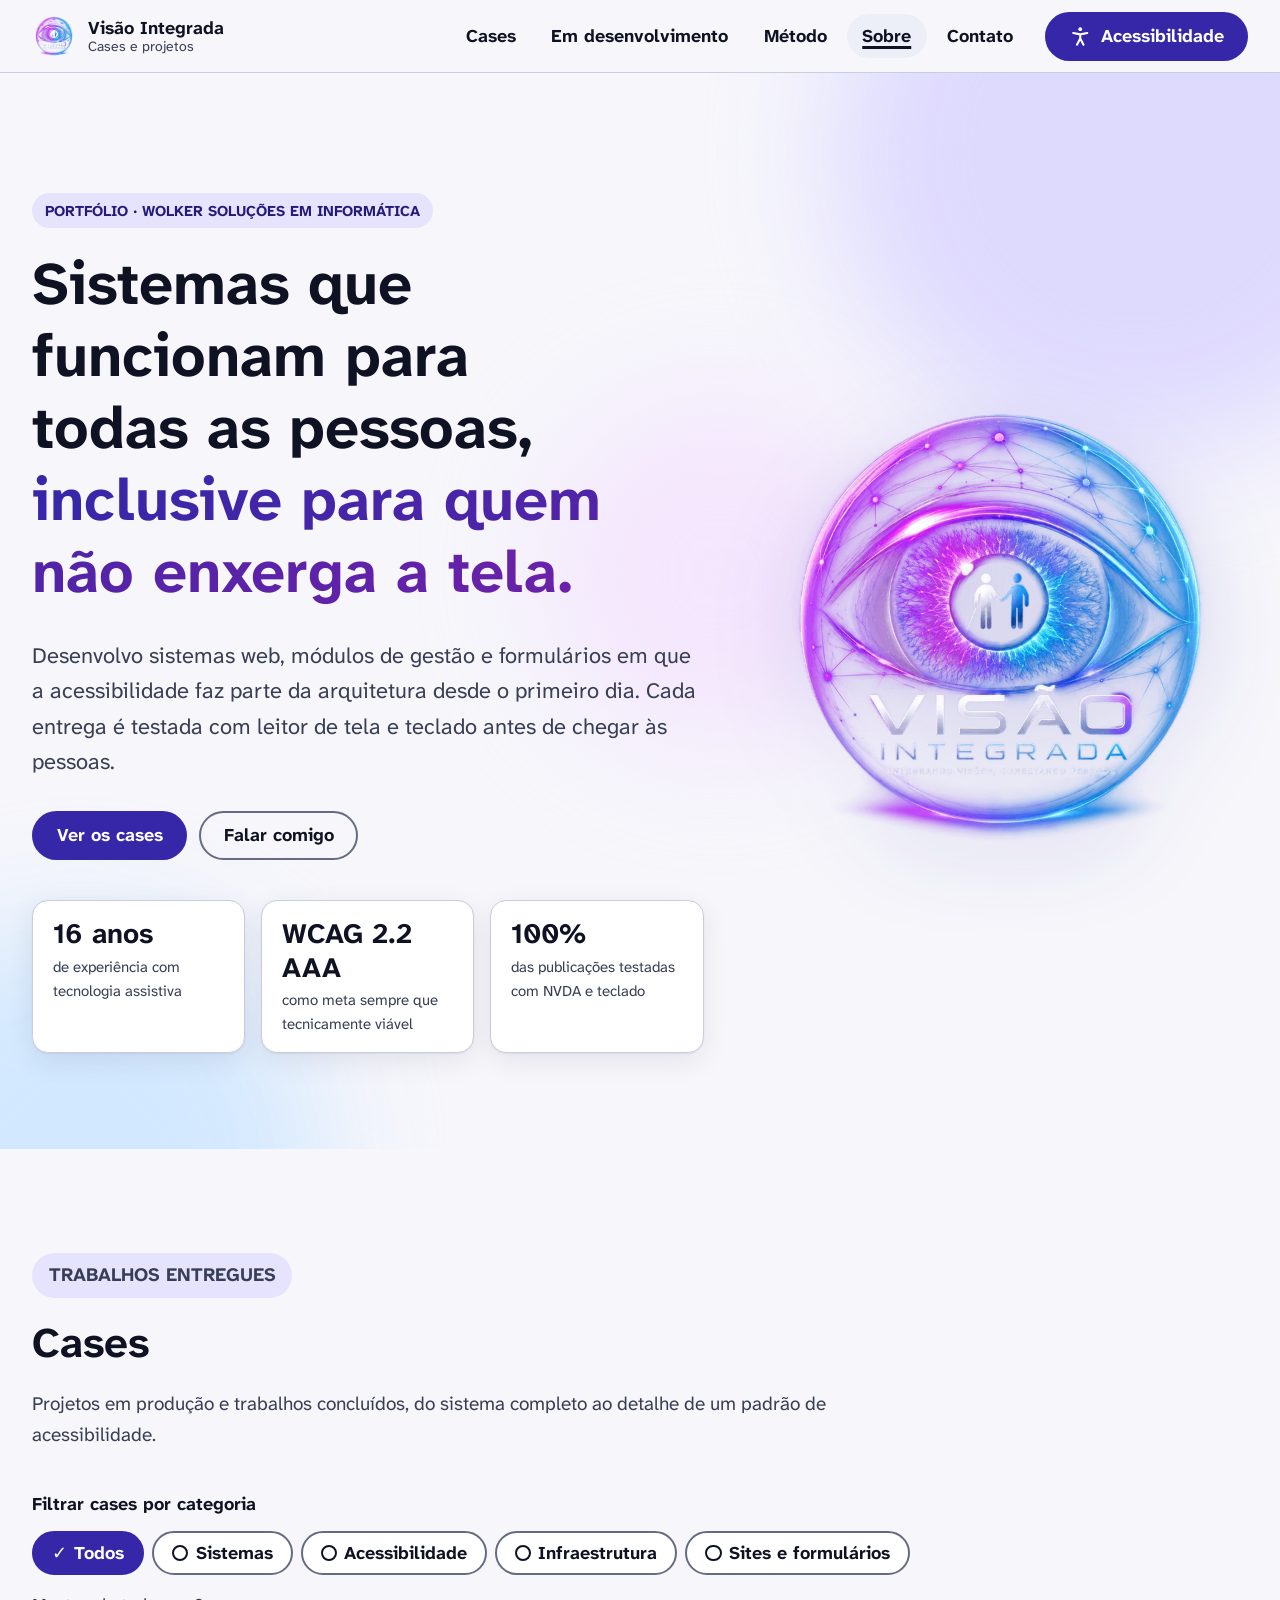
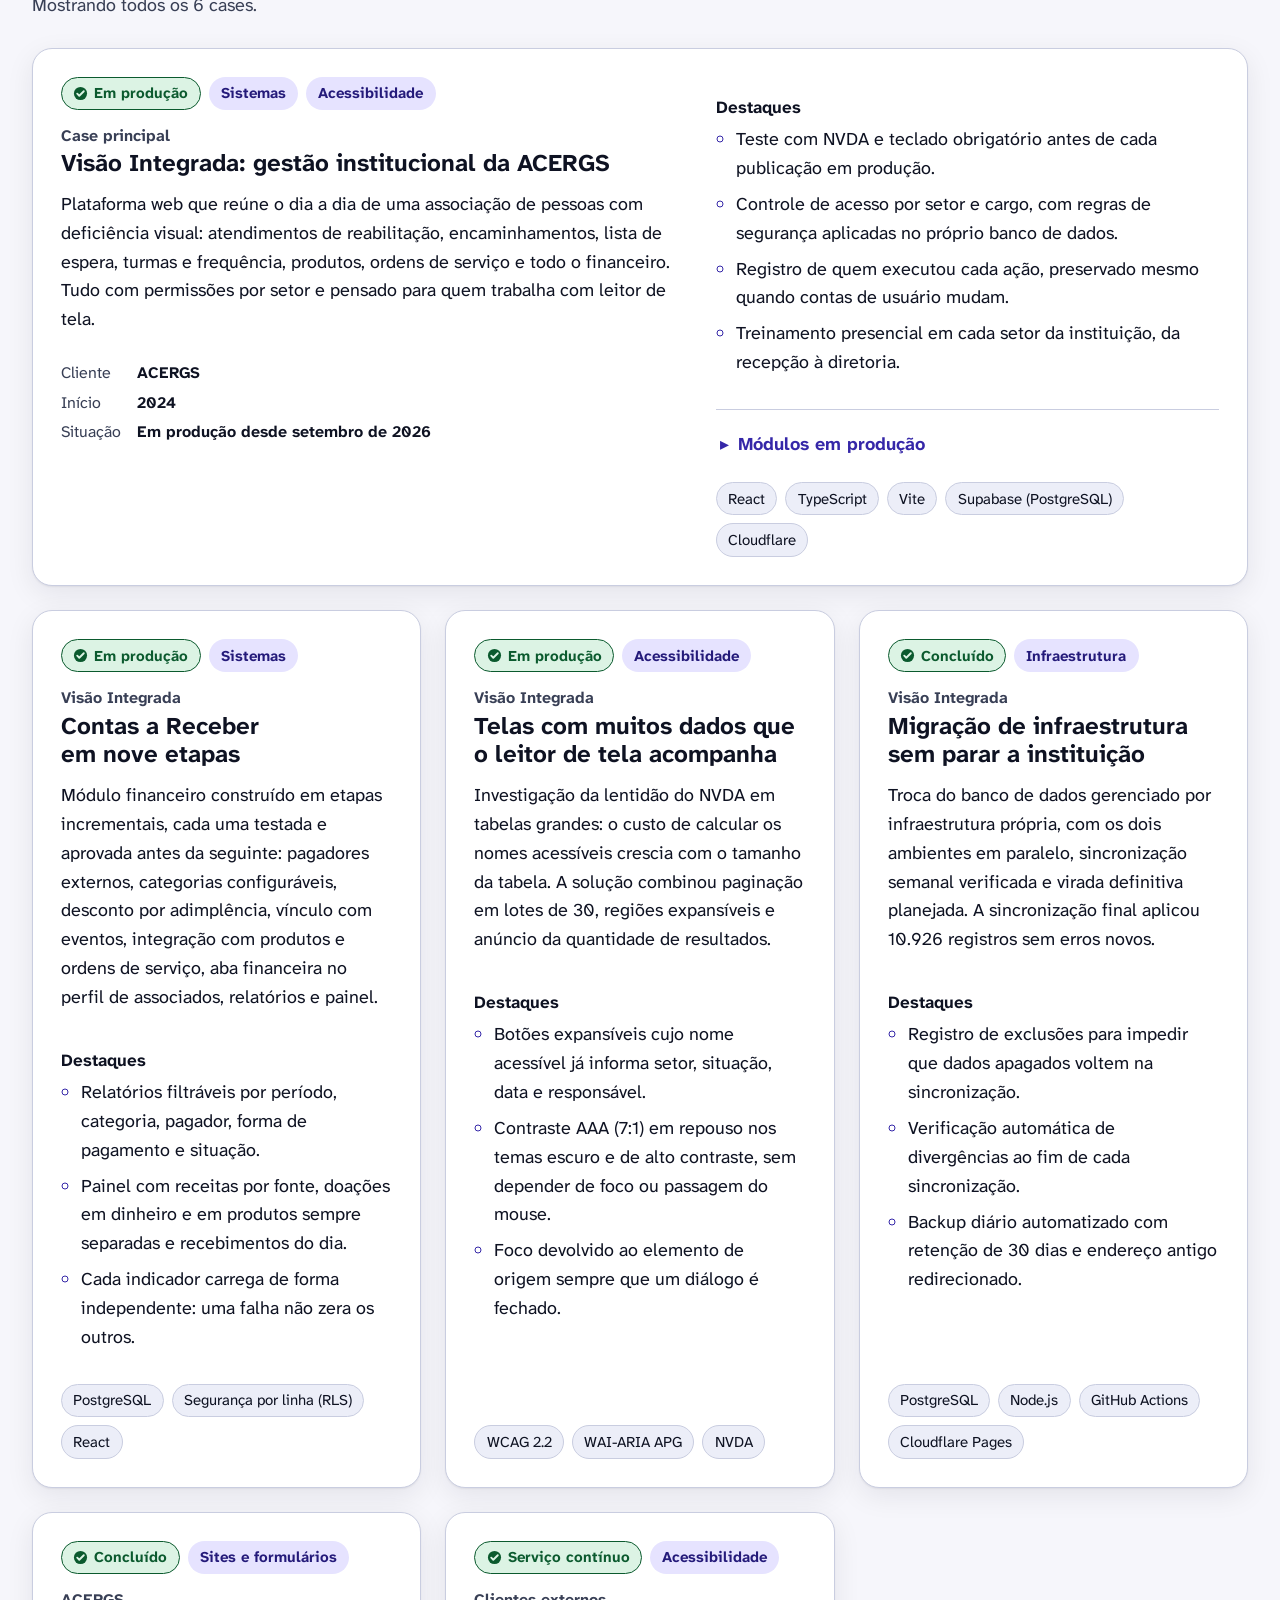
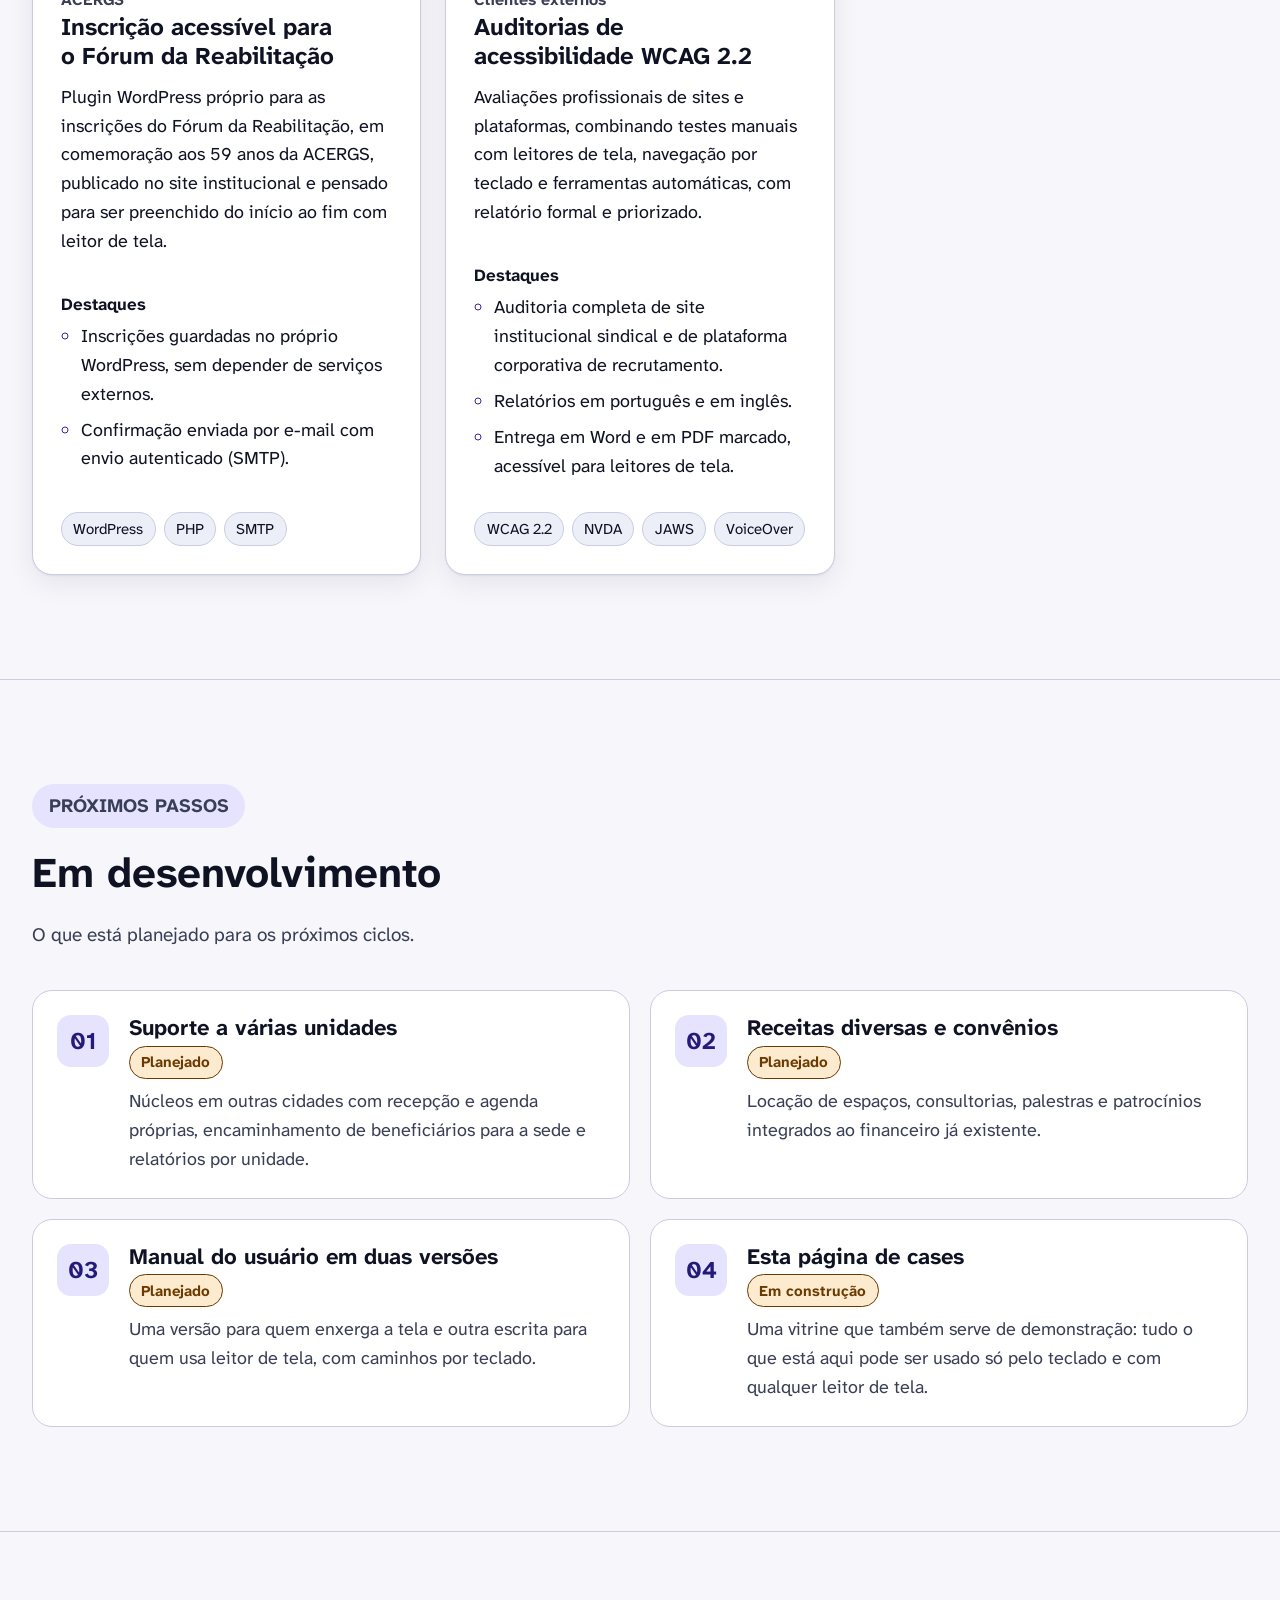
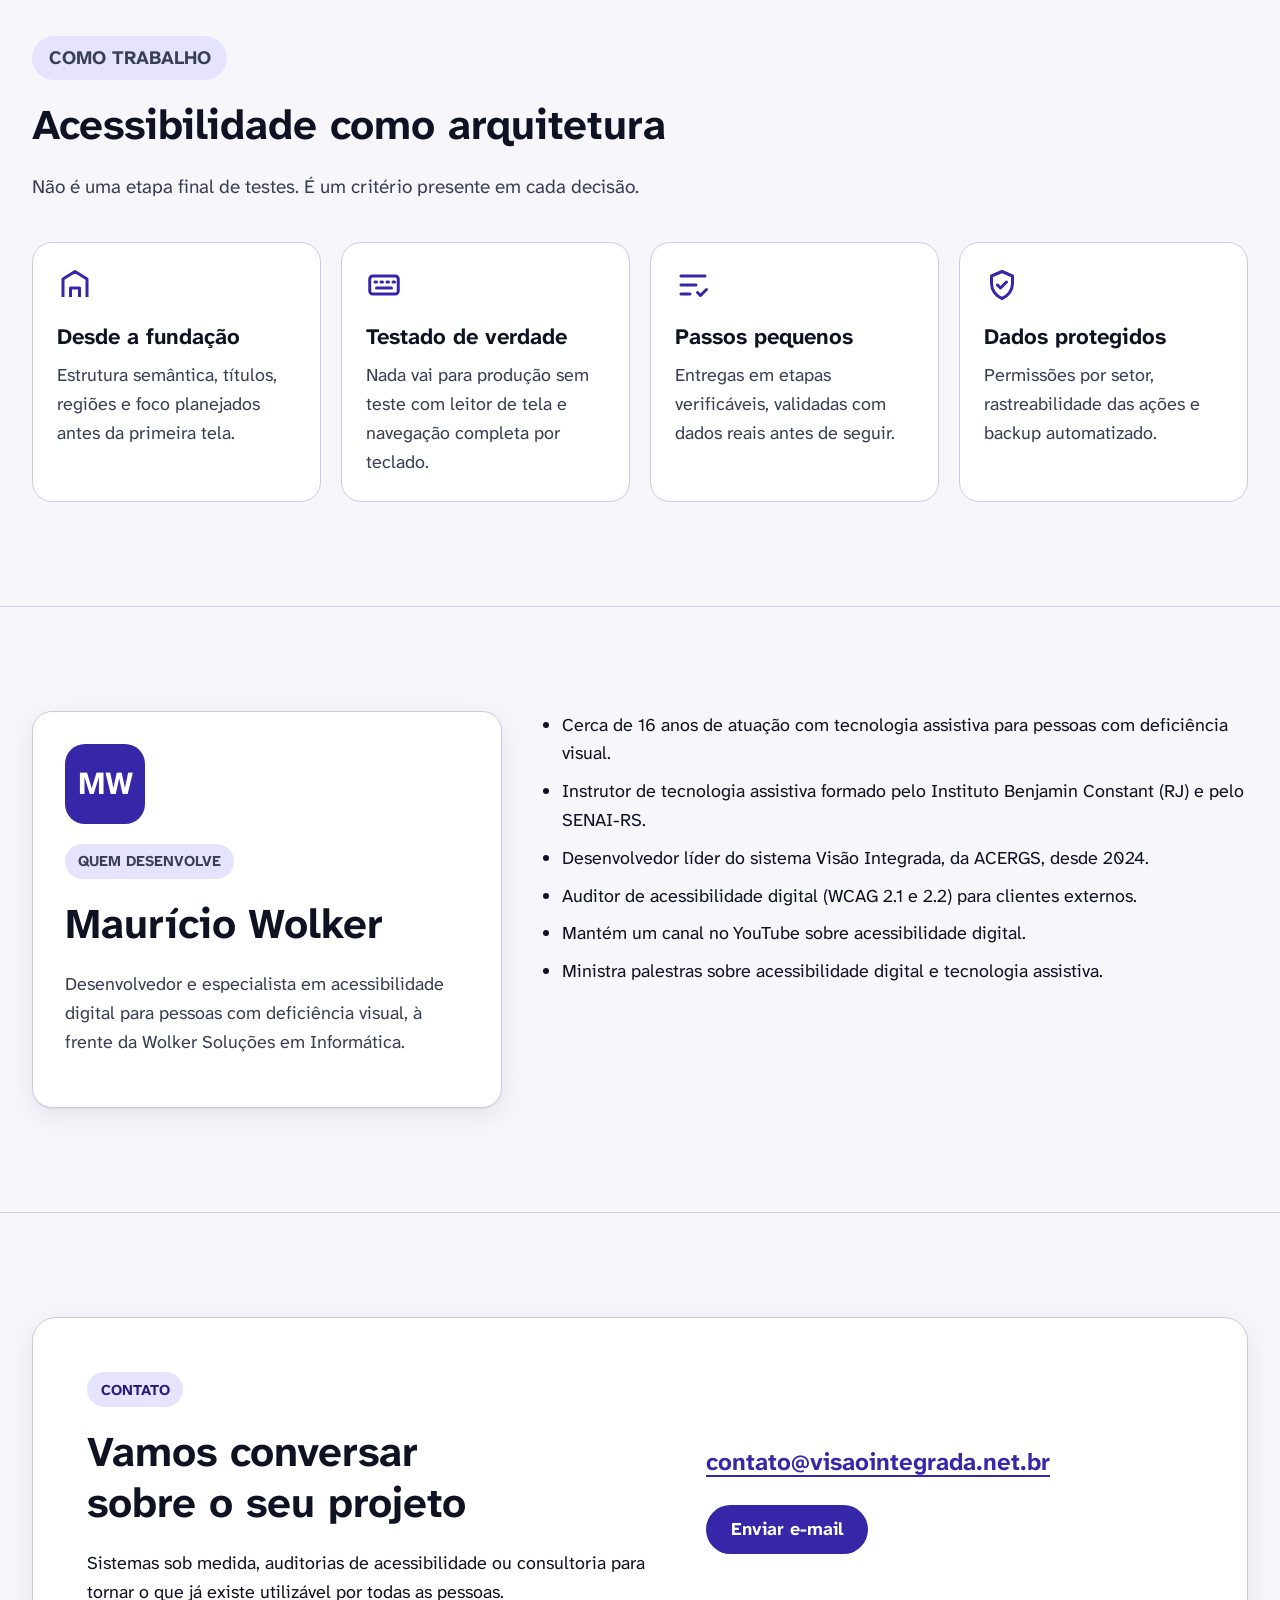
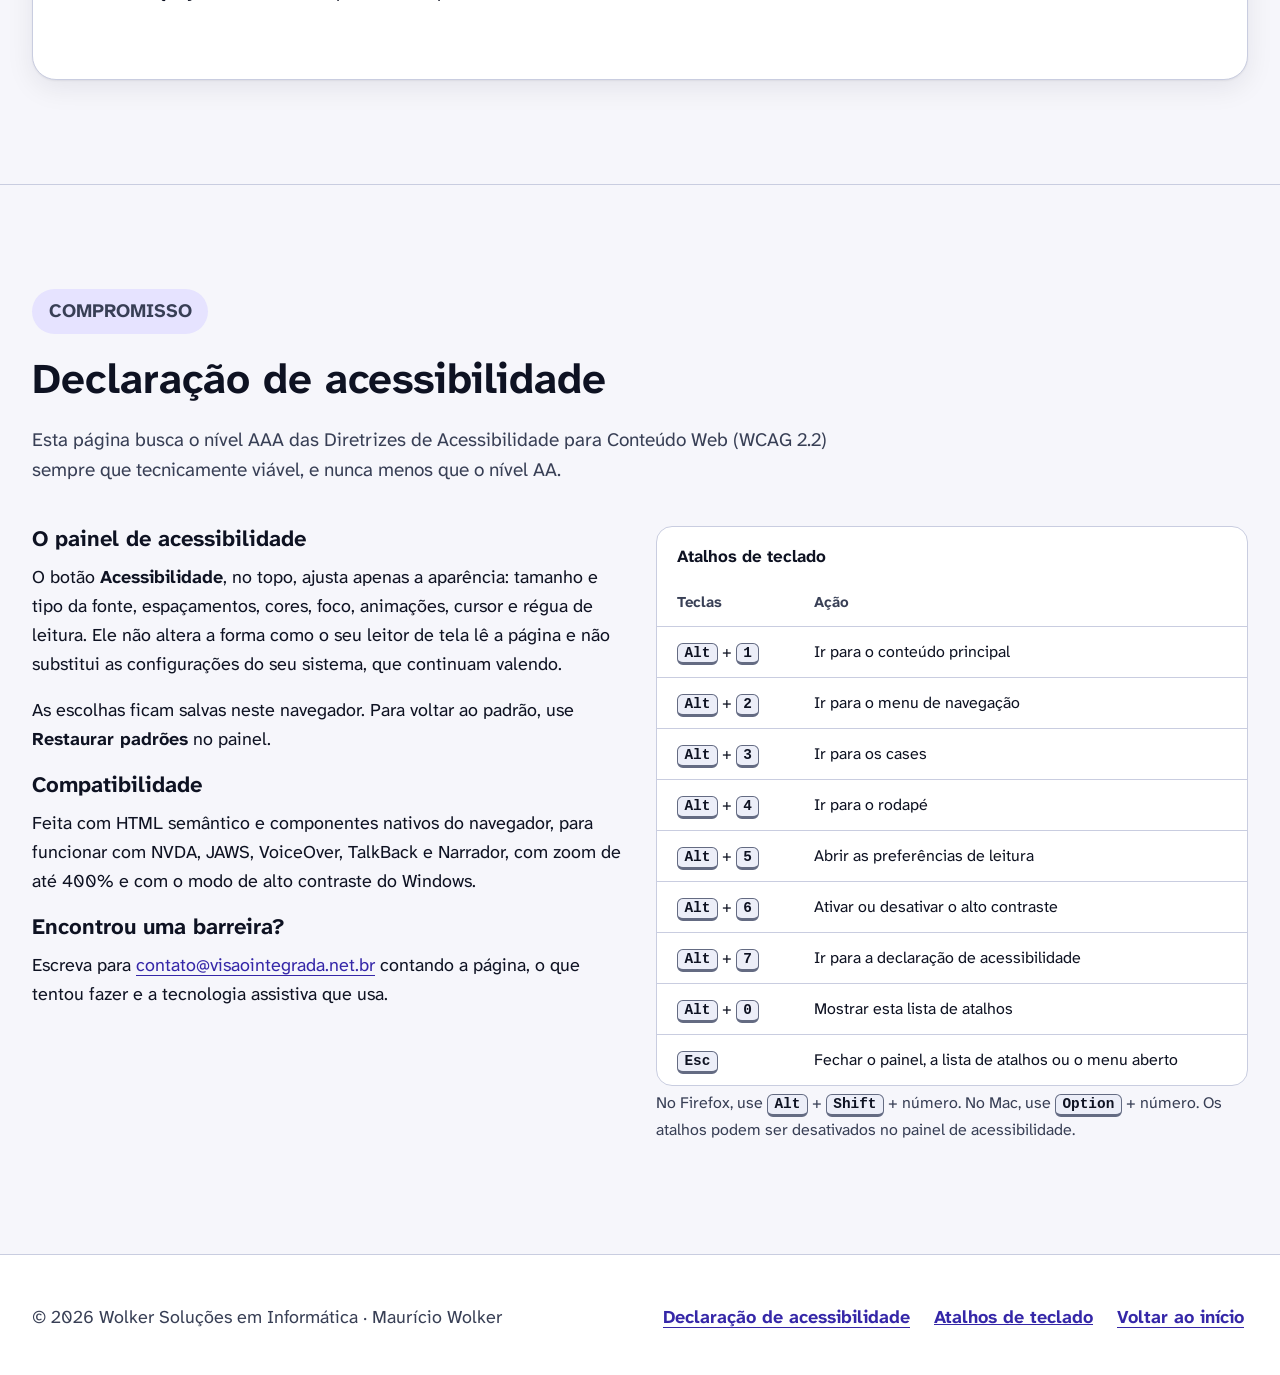
==== commit 9e68e9d9: "Sobre: destaca as palestras sobre acessibilidade digital Co-Authored-By: Claude Opus 5.5 <noreply@an" ====
--- a/site/index.html
+++ b/site/index.html
@@ -348,7 +348,7 @@
           <li>Desenvolvedor líder do sistema Visão Integrada, da ACERGS, desde 2024.</li>
           <li>Auditor de acessibilidade digital (WCAG 2.1 e 2.2) para clientes externos.</li>
           <li>Mantém um canal no YouTube sobre acessibilidade digital.</li>
-          <li>Palestrante sobre tecnologia assistiva no Fórum da Reabilitação dos 59 anos da ACERGS.</li>
+          <li>Ministra palestras sobre acessibilidade digital e tecnologia assistiva.</li>
         </ul>
       </div>
     </div>
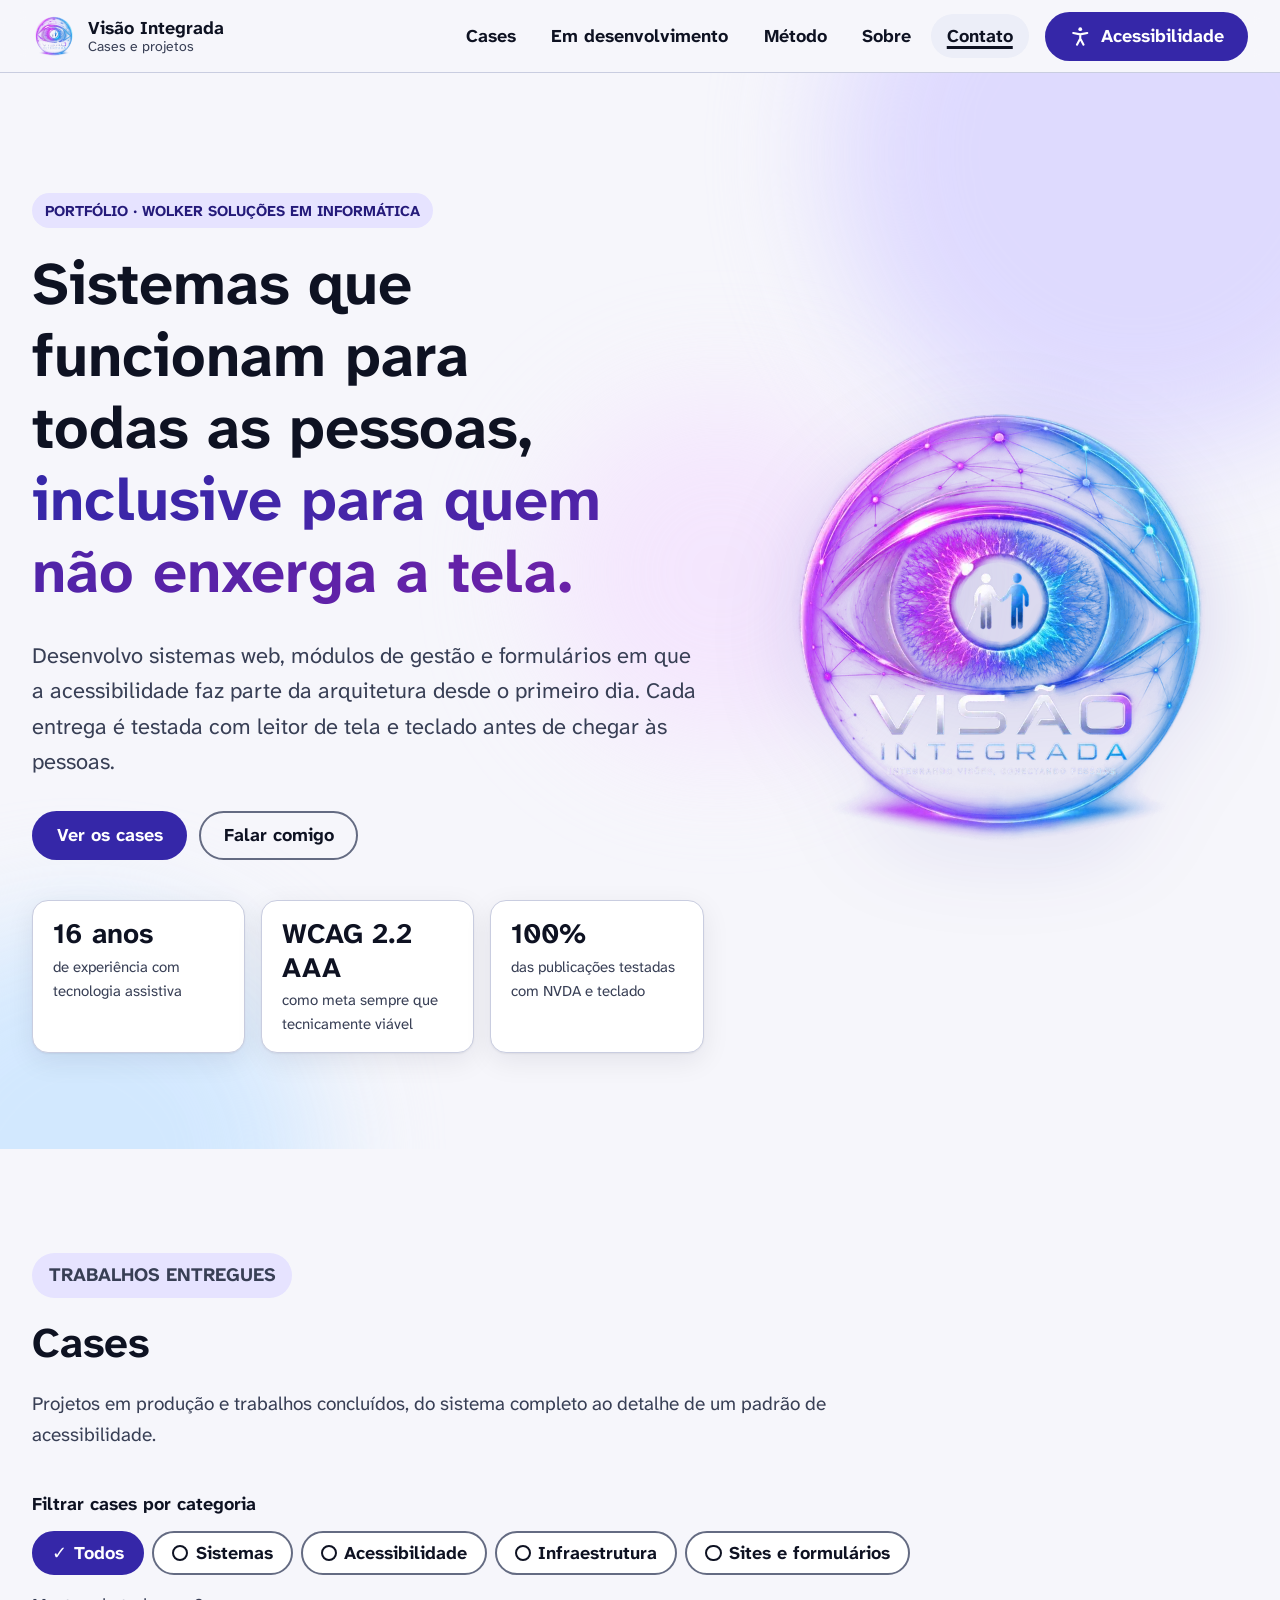
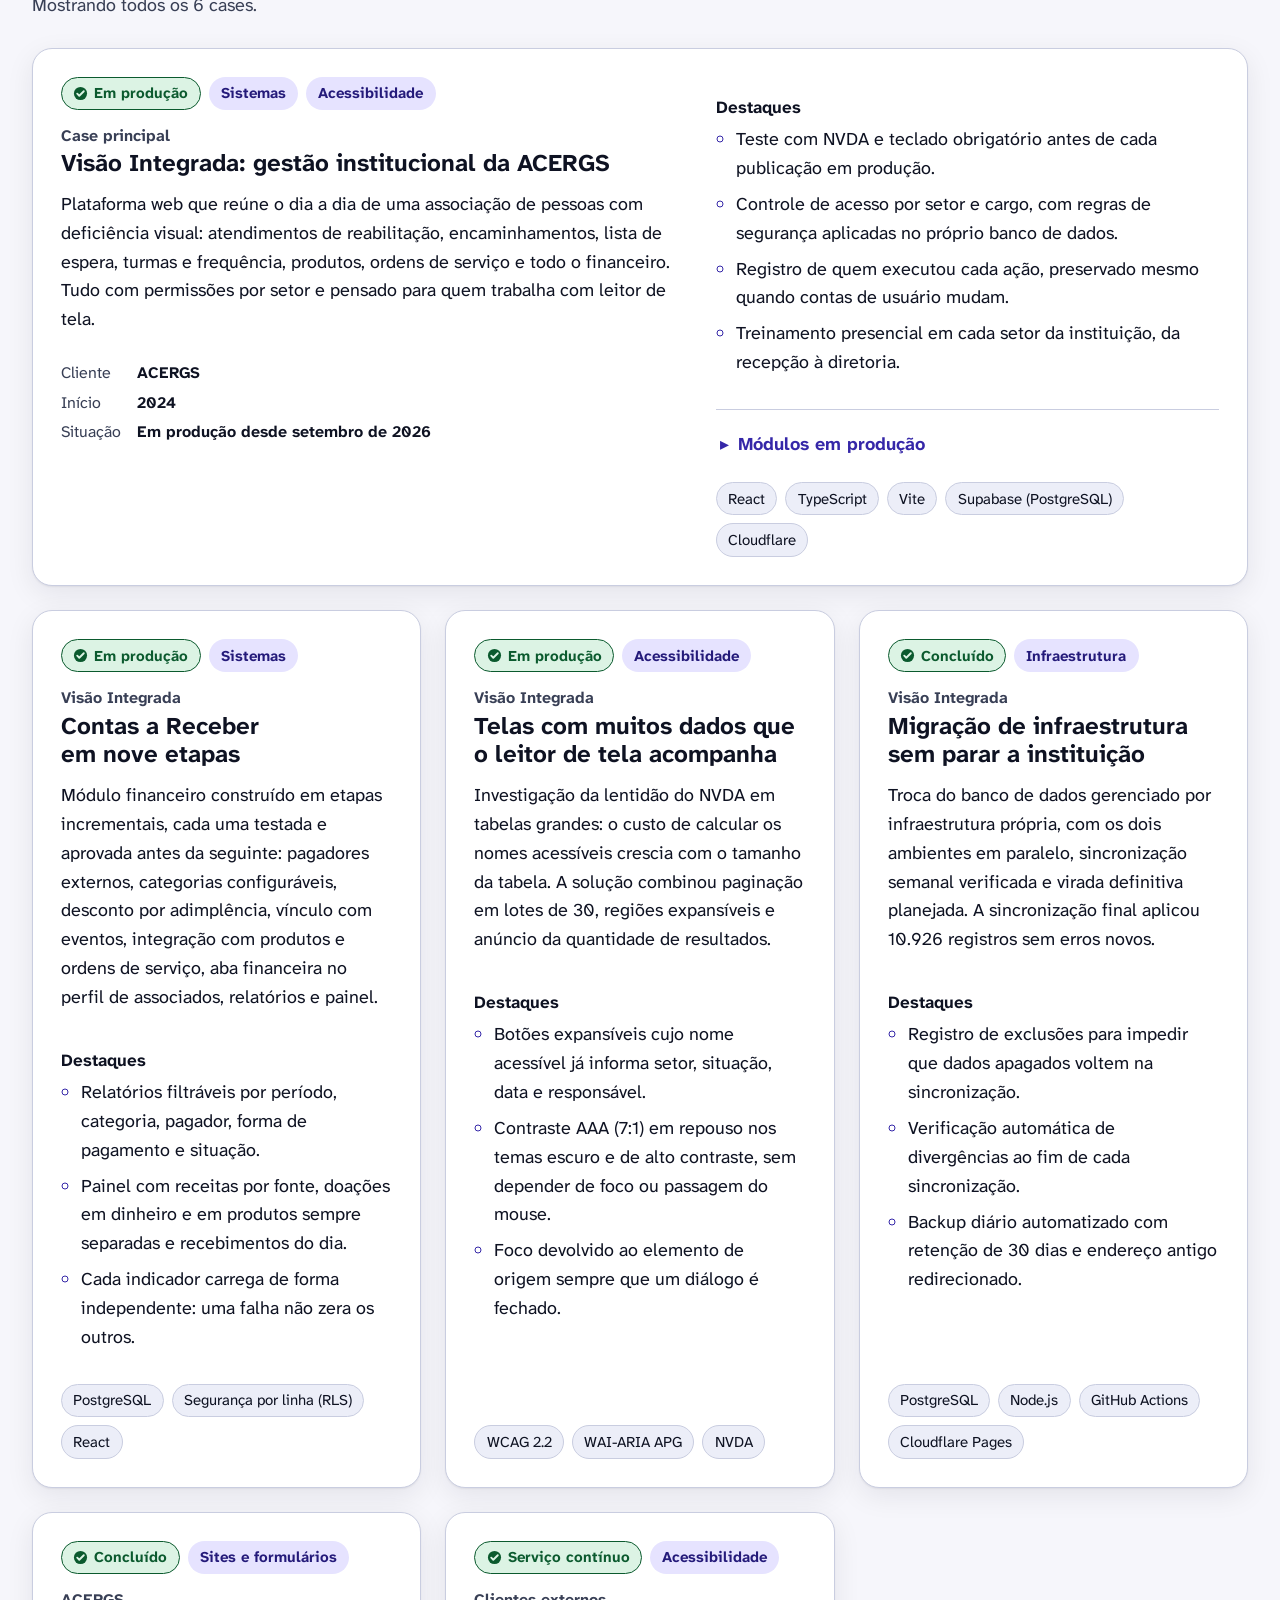
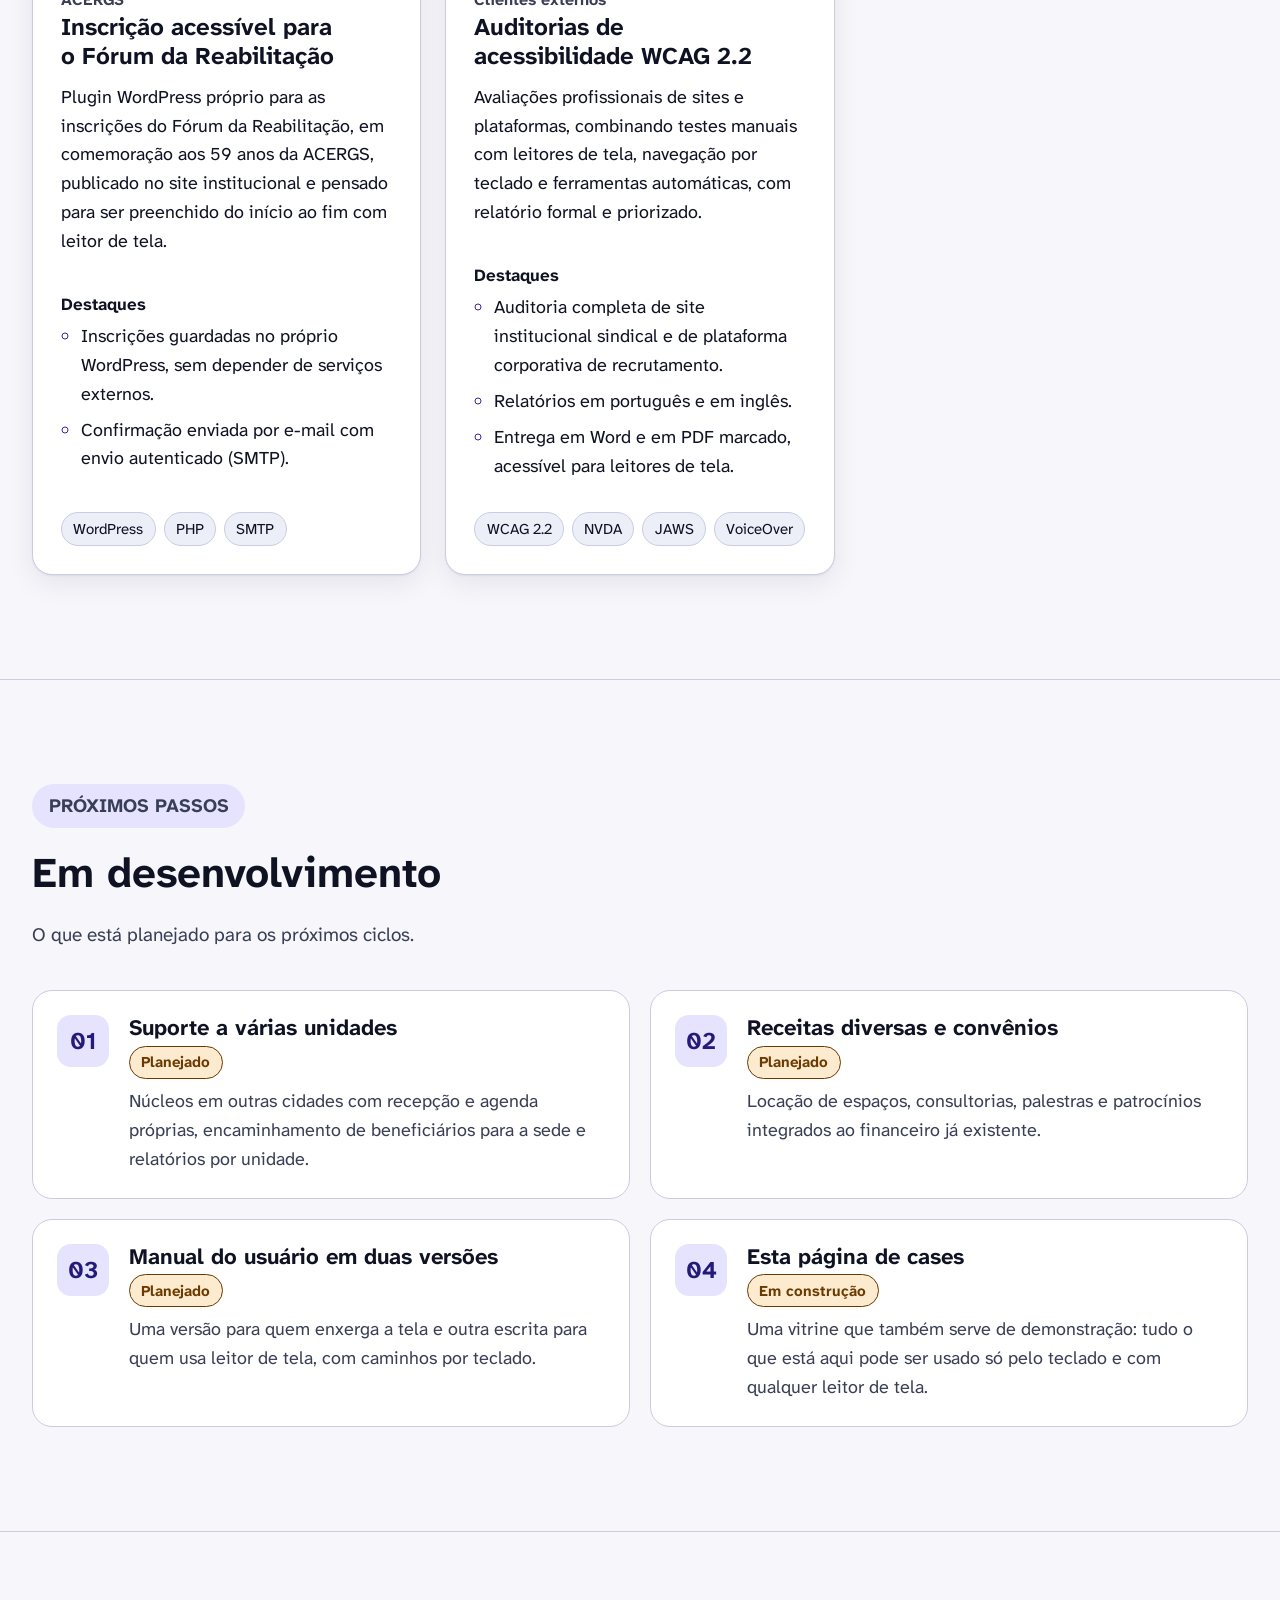
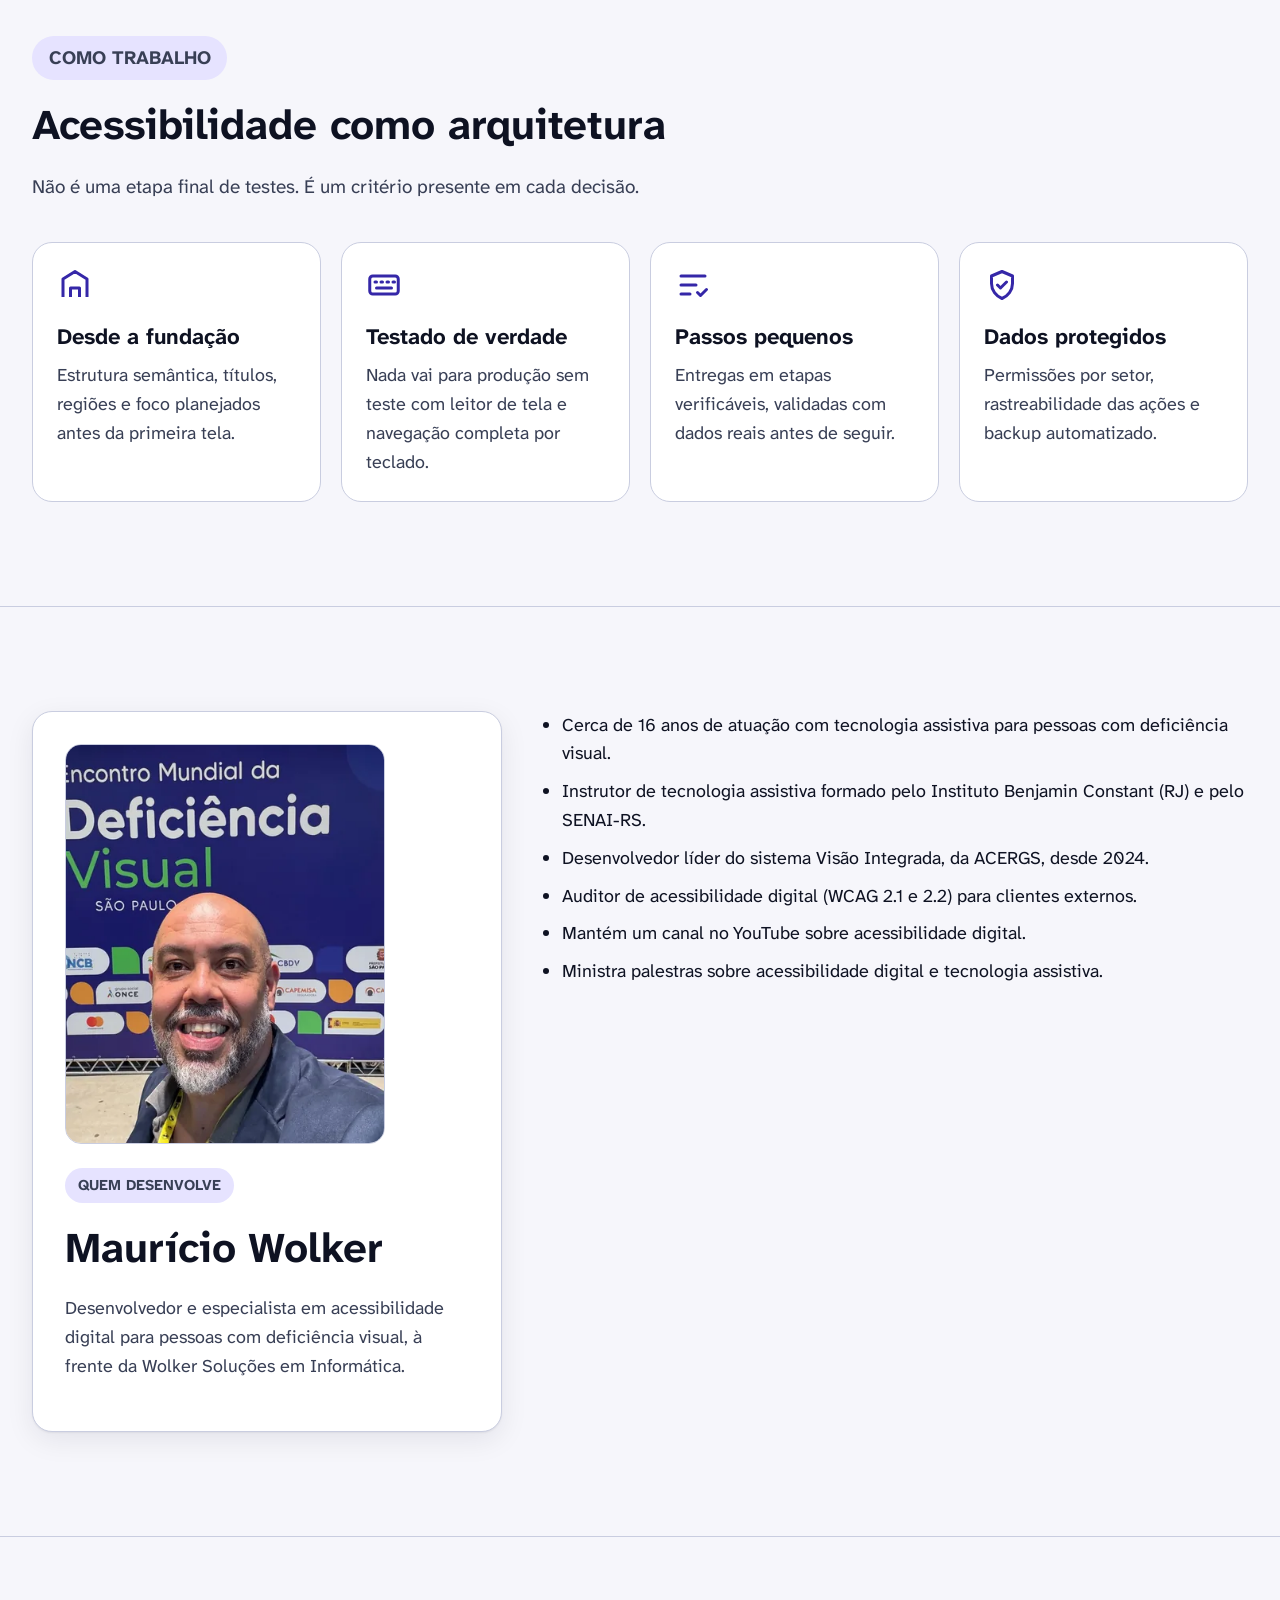
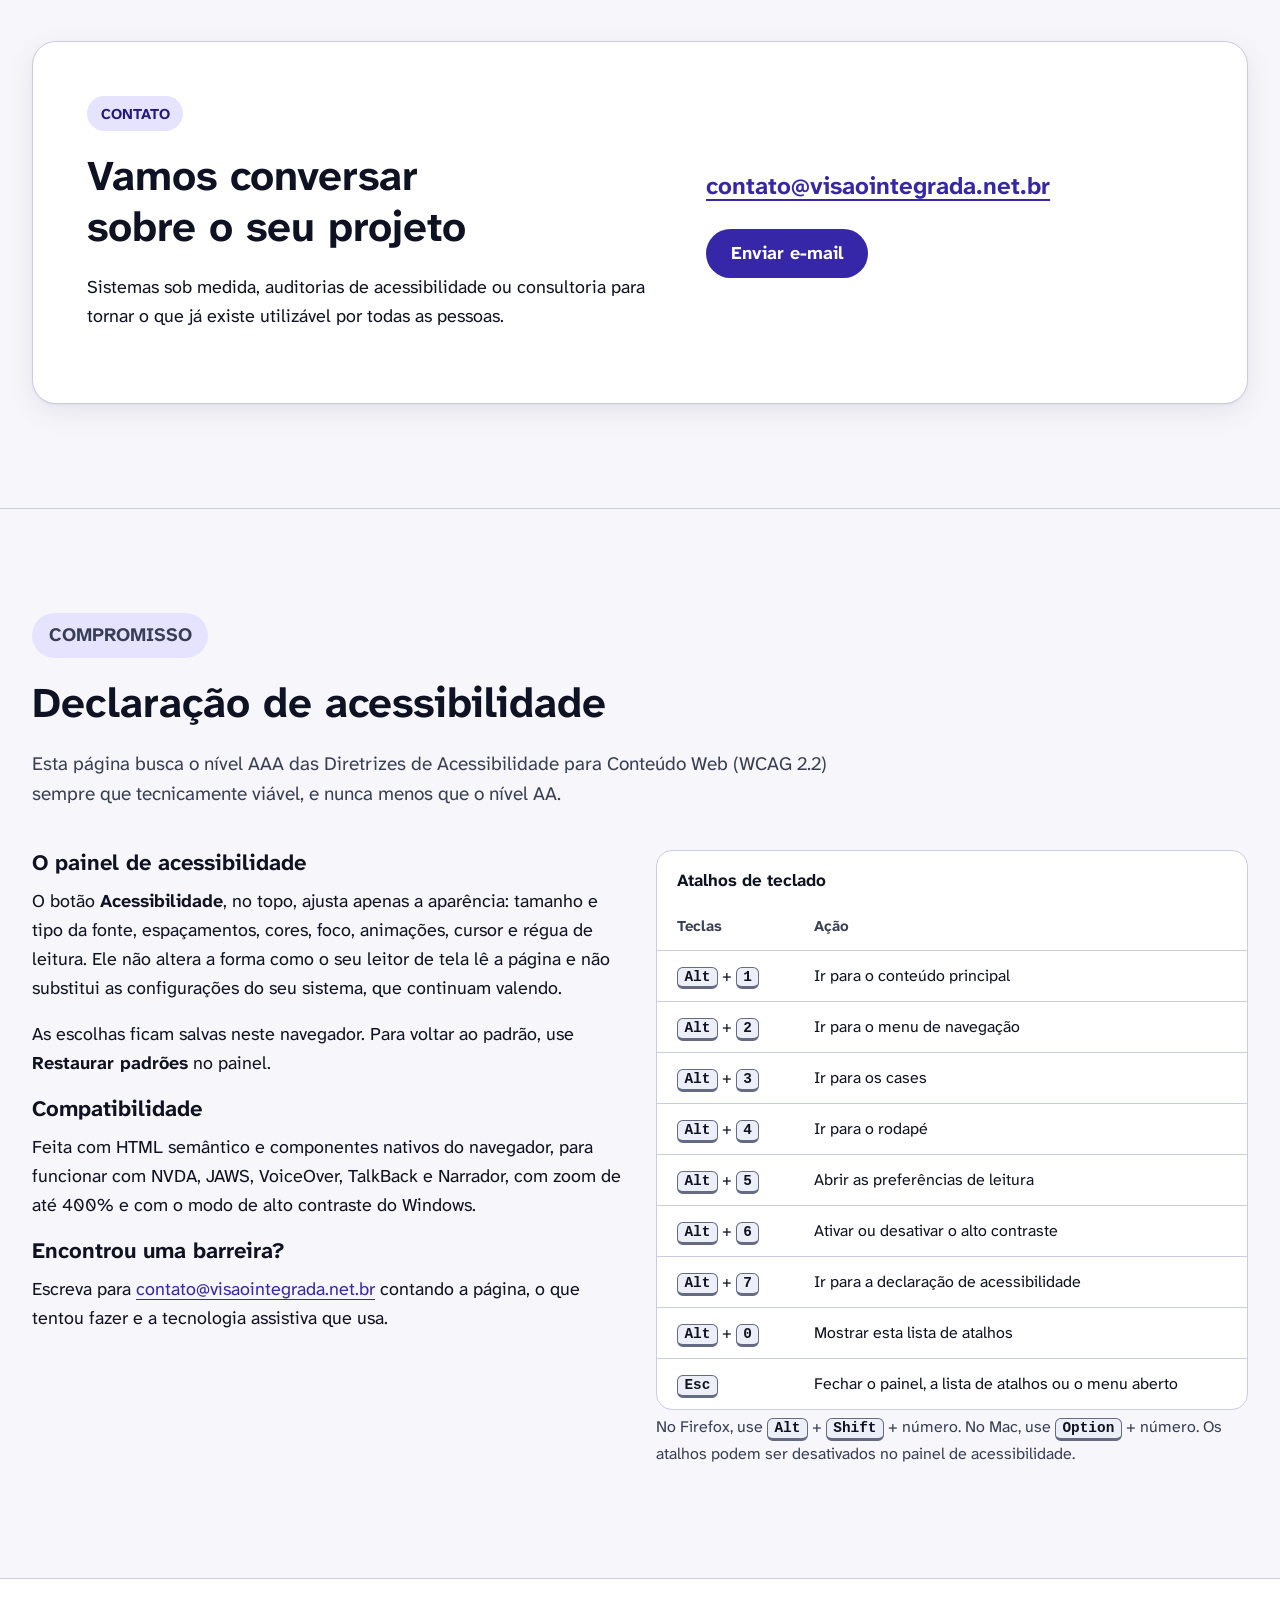
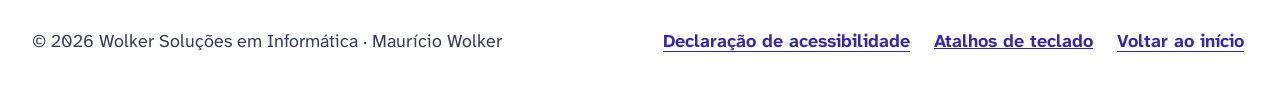
==== commit 322f6e8d: "Sobre: foto do Maurício com texto alternativo no lugar do monograma Co-Authored-By: Claude Opus 5.5 " ====
--- a/site/index.html
+++ b/site/index.html
@@ -336,7 +336,10 @@
   <section id="sobre" class="section" aria-labelledby="titulo-sobre">
     <div class="container about">
       <div class="about-card">
-        <div class="monogram" aria-hidden="true">MW</div>
+        <img class="about-photo" src="assets/img/mauricio-wolker-400.webp"
+             srcset="assets/img/mauricio-wolker-400.webp 400w, assets/img/mauricio-wolker-800.webp 800w"
+             sizes="(min-width: 60em) 20rem, min(100vw - 6rem, 20rem)" width="400" height="500" loading="lazy" decoding="async"
+             alt="Maurício Wolker sorri em uma selfie diante do painel do Encontro Mundial da Deficiência Visual, em São Paulo. Ele é careca, tem barba grisalha e usa blazer azul-marinho sobre camisa cinza, com um crachá amarelo no pescoço.">
         <p class="eyebrow">Quem desenvolve</p>
         <h2 id="titulo-sobre" tabindex="-1">Maurício Wolker</h2>
         <p>Desenvolvedor e especialista em acessibilidade digital para pessoas com deficiência visual, à frente da Wolker Soluções em Informática.</p>
--- a/site/assets/css/site.css
+++ b/site/assets/css/site.css
@@ -438,7 +438,8 @@
 .about { display: grid; gap: 2.5rem; align-items: start; }
 @media (min-width: 60em) { .about { grid-template-columns: 0.8fr 1.2fr; } }
 .about-card { background: var(--surface); border: 1px solid var(--border-soft); border-radius: 1.25rem; padding: 2rem; box-shadow: var(--shadow); }
-.monogram { width: 5rem; height: 5rem; border-radius: 1.25rem; background: var(--accent); color: var(--accent-text); display: grid; place-items: center; font-size: 2rem; font-weight: 700; margin-bottom: 1.25rem; }
+.about-photo { display: block; width: min(100%, 20rem); height: auto; aspect-ratio: 4 / 5; object-fit: cover; border-radius: 1rem; border: 1px solid var(--border-soft); margin-bottom: 1.5rem; background: var(--surface-2); }
+html[data-tema^="contraste"] .about-photo { border: 2px solid var(--border); }
 .about-card p { color: var(--text-muted); }
 .facts { padding-inline-start: 1.25rem; }
 .facts li + li { margin-top: 0.5em; }
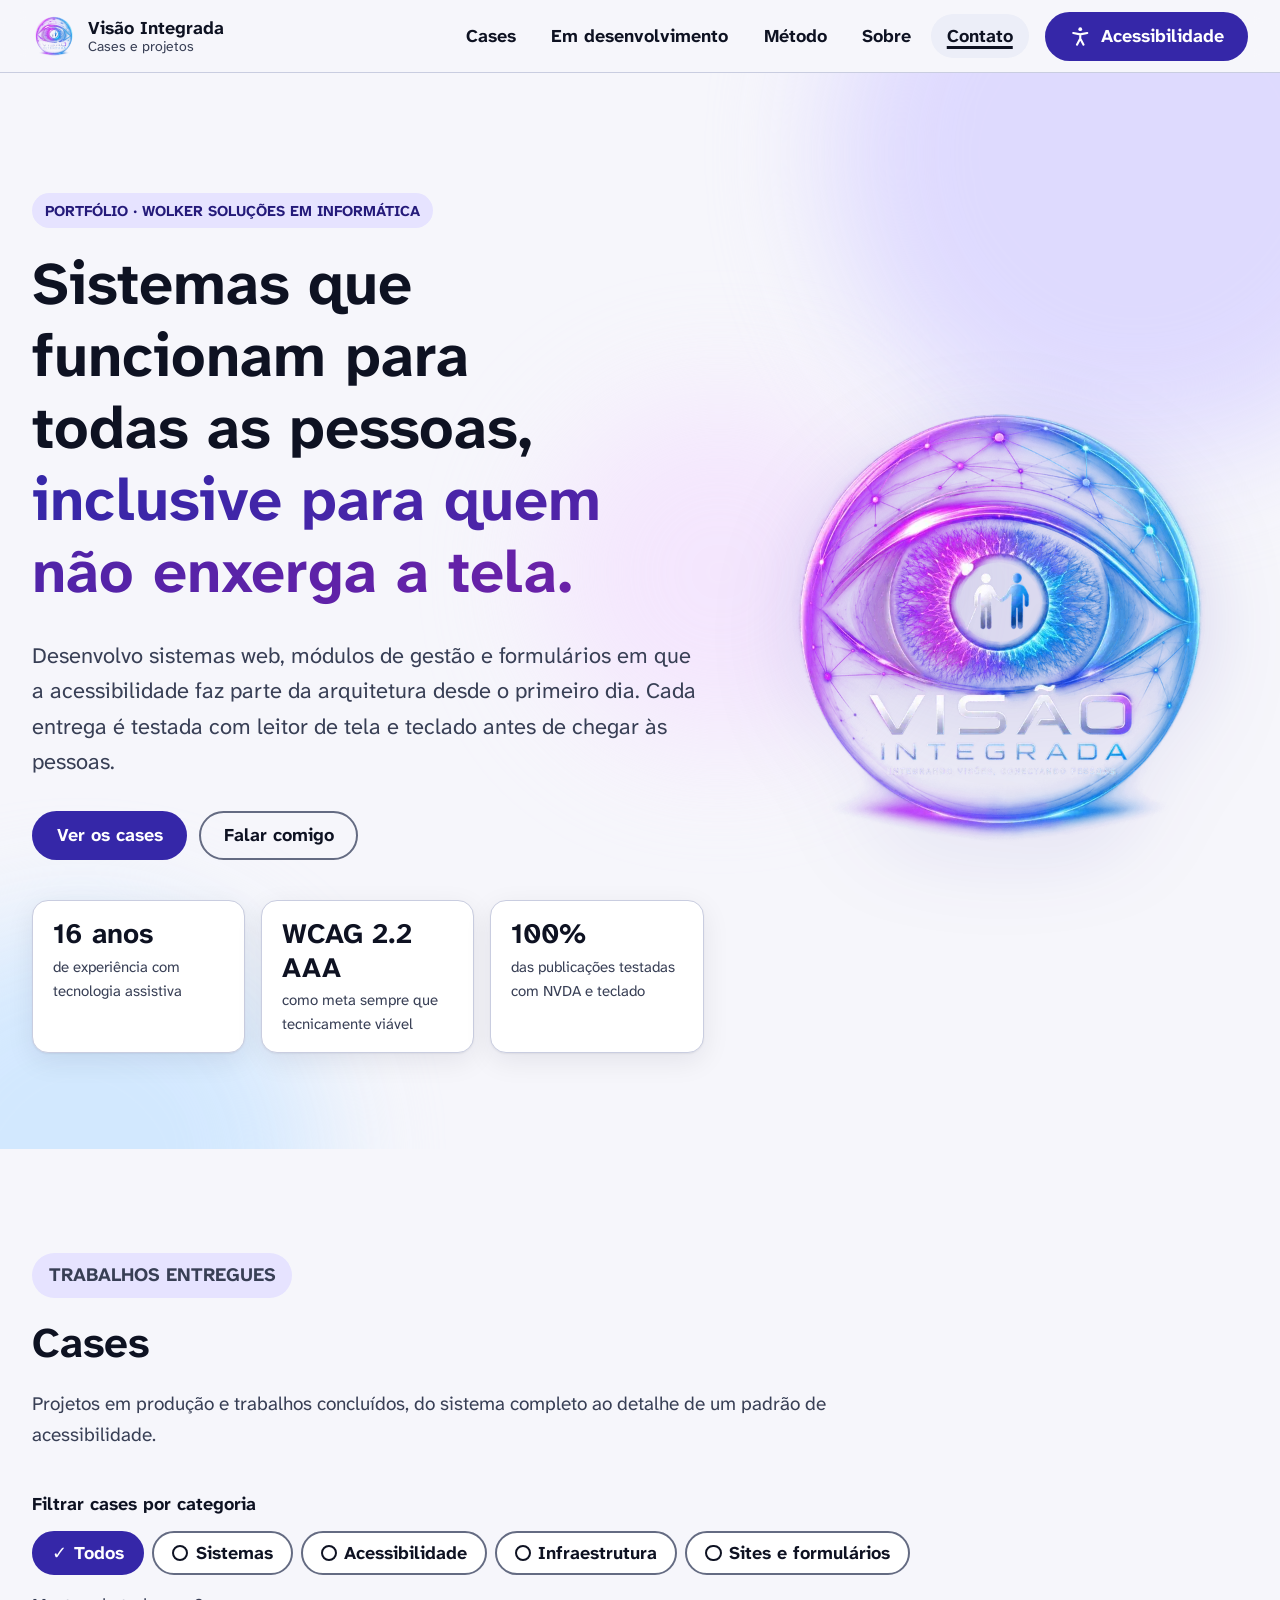
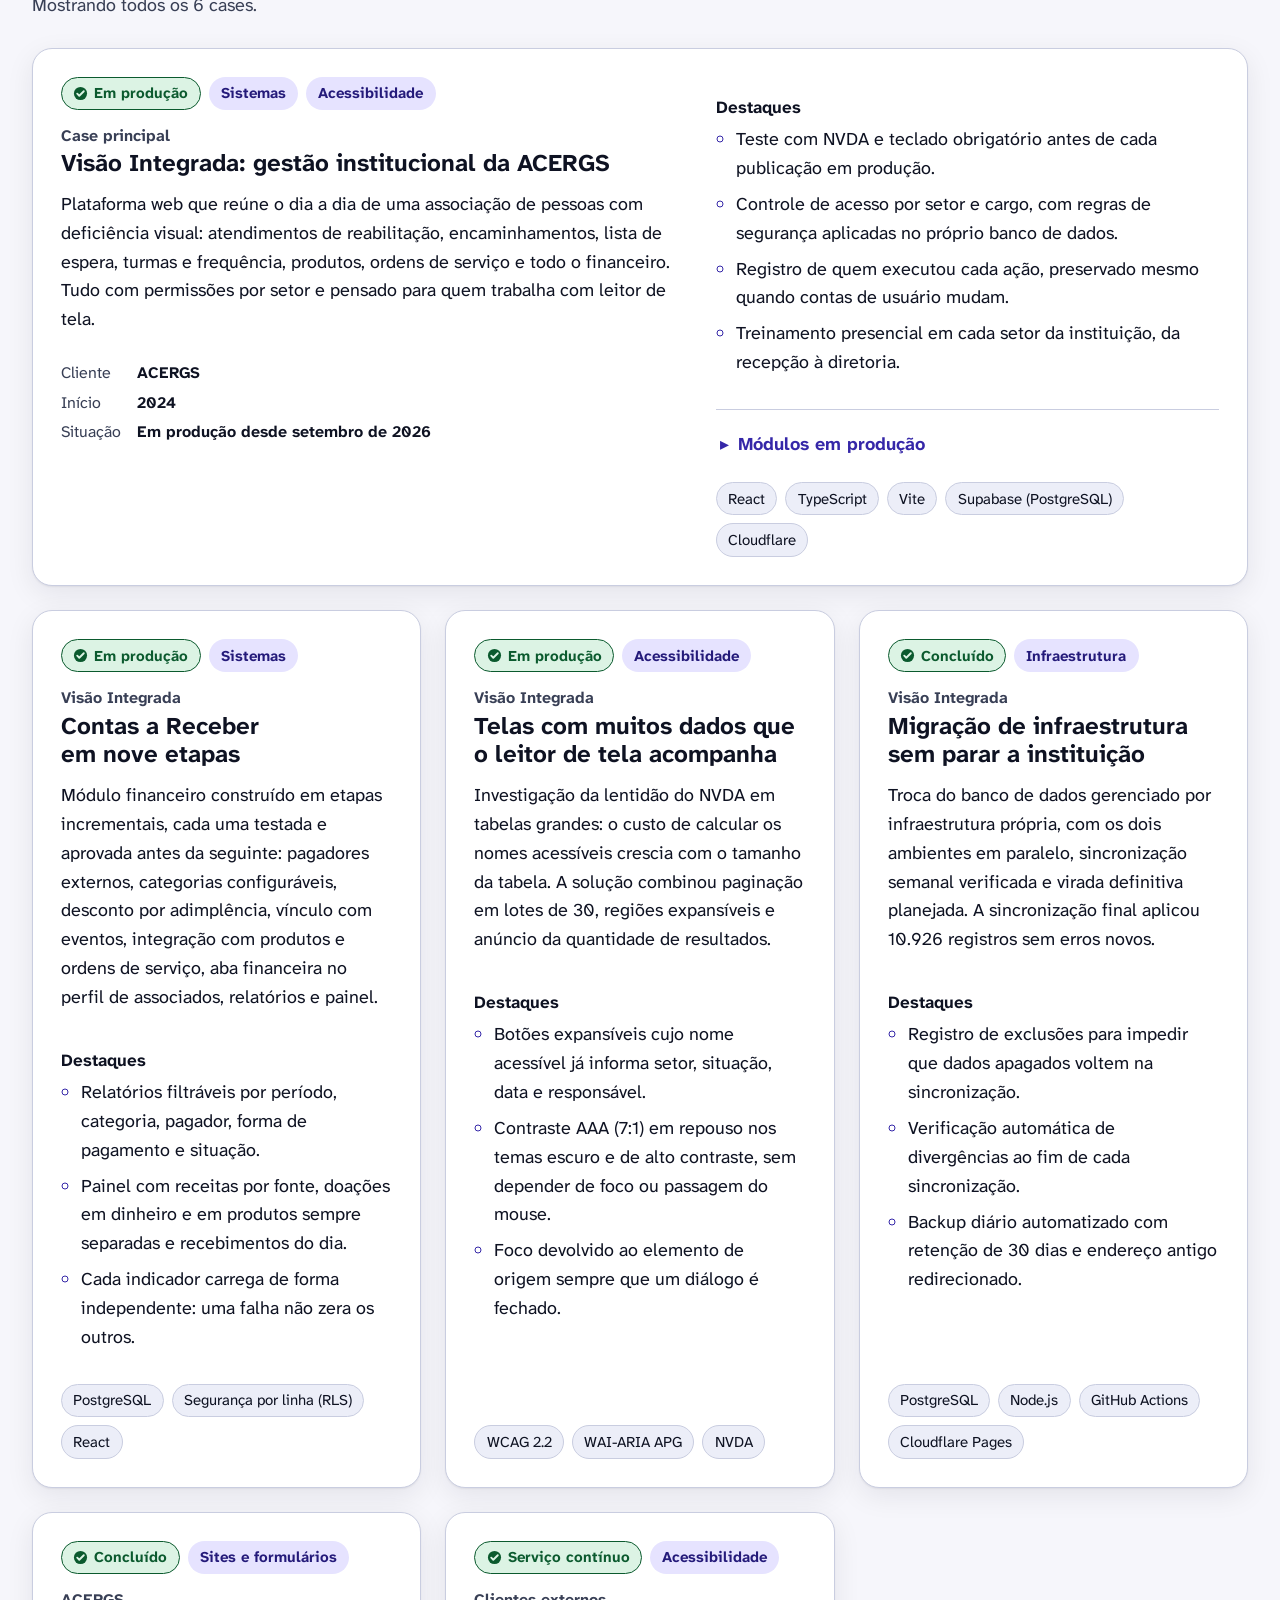
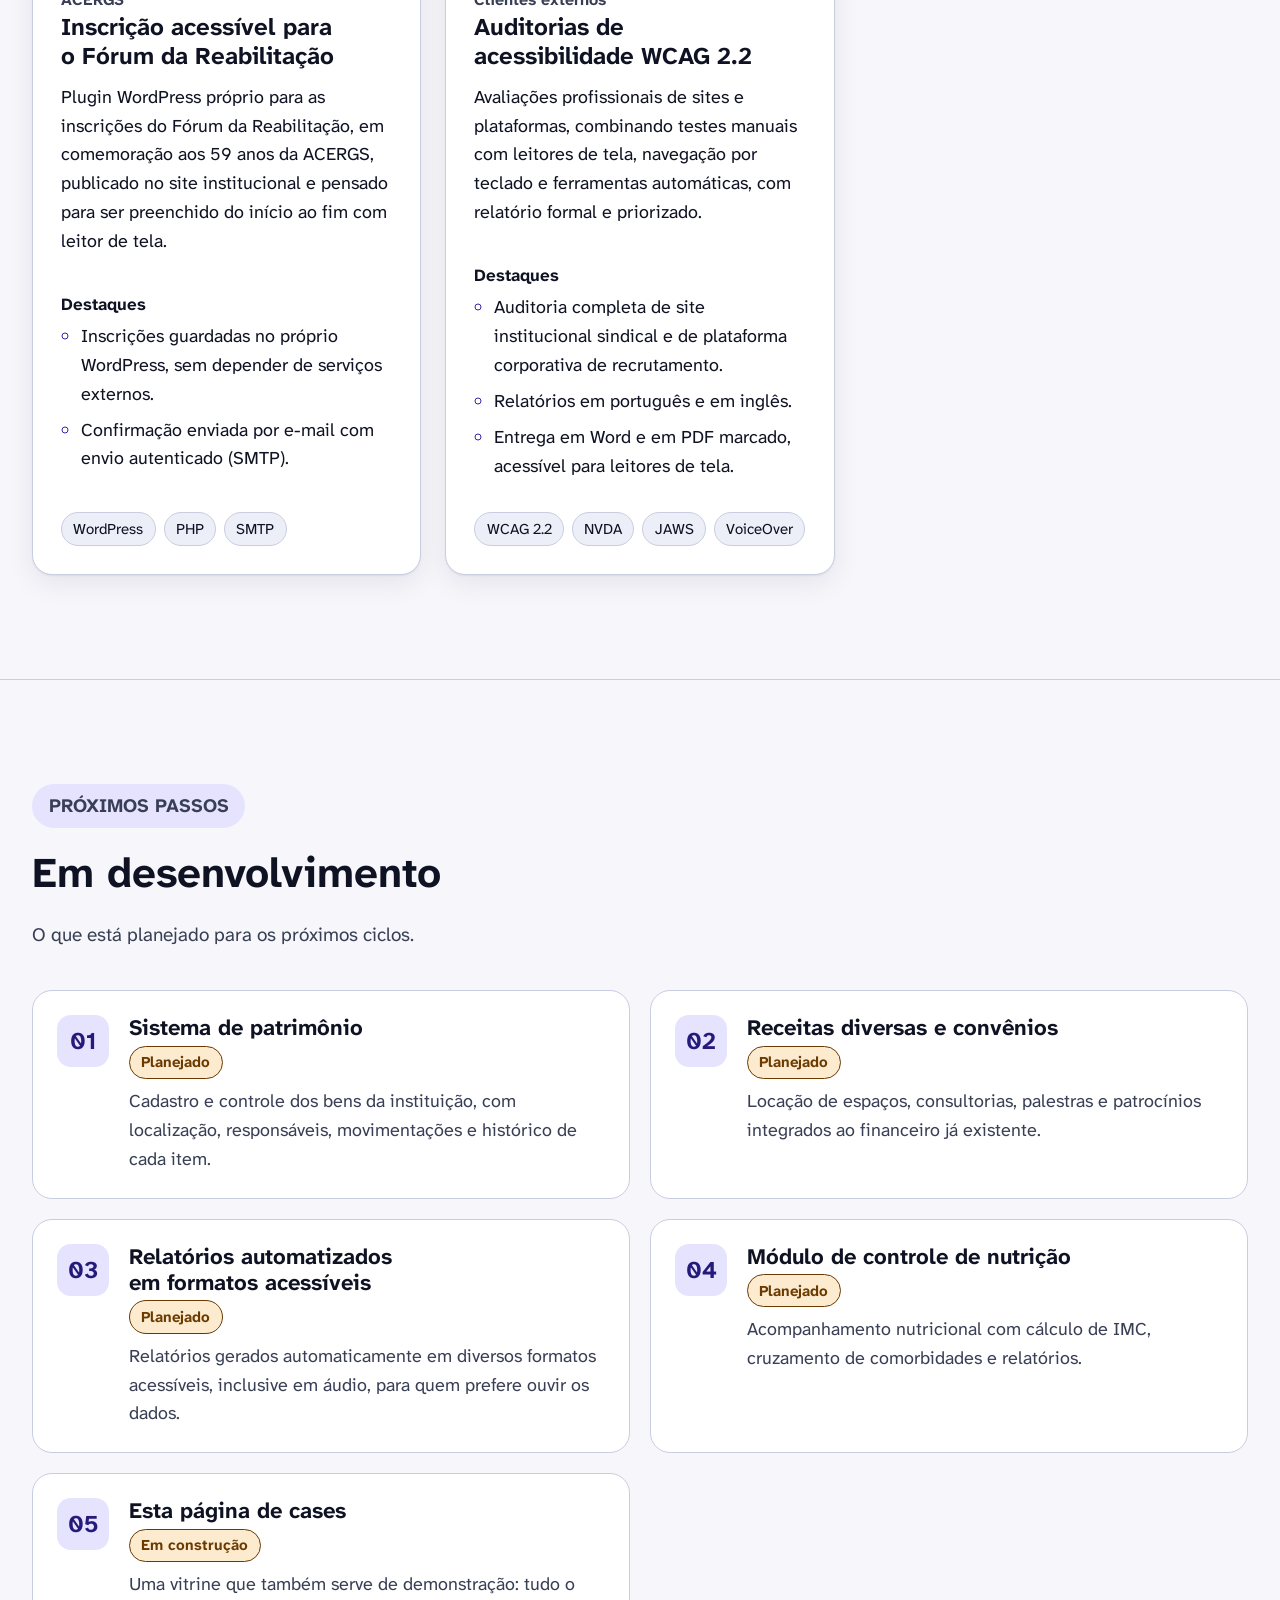
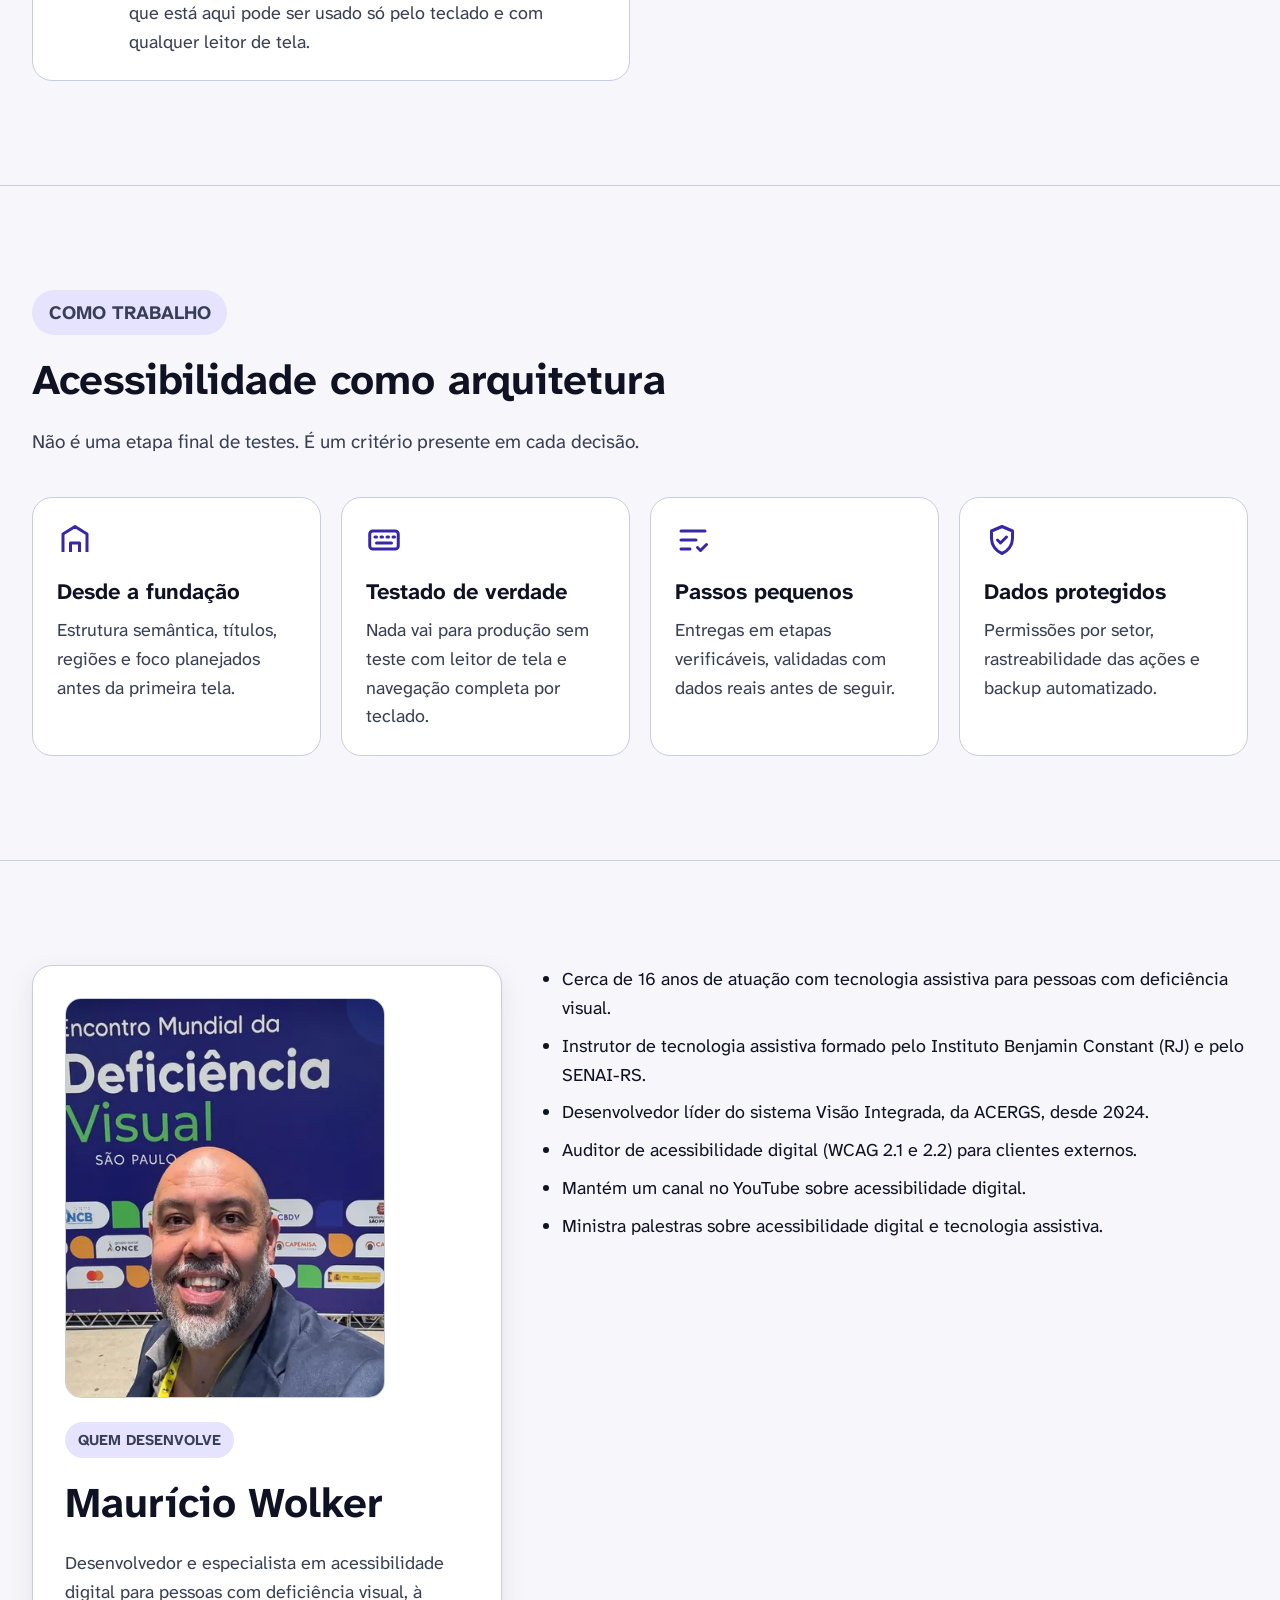
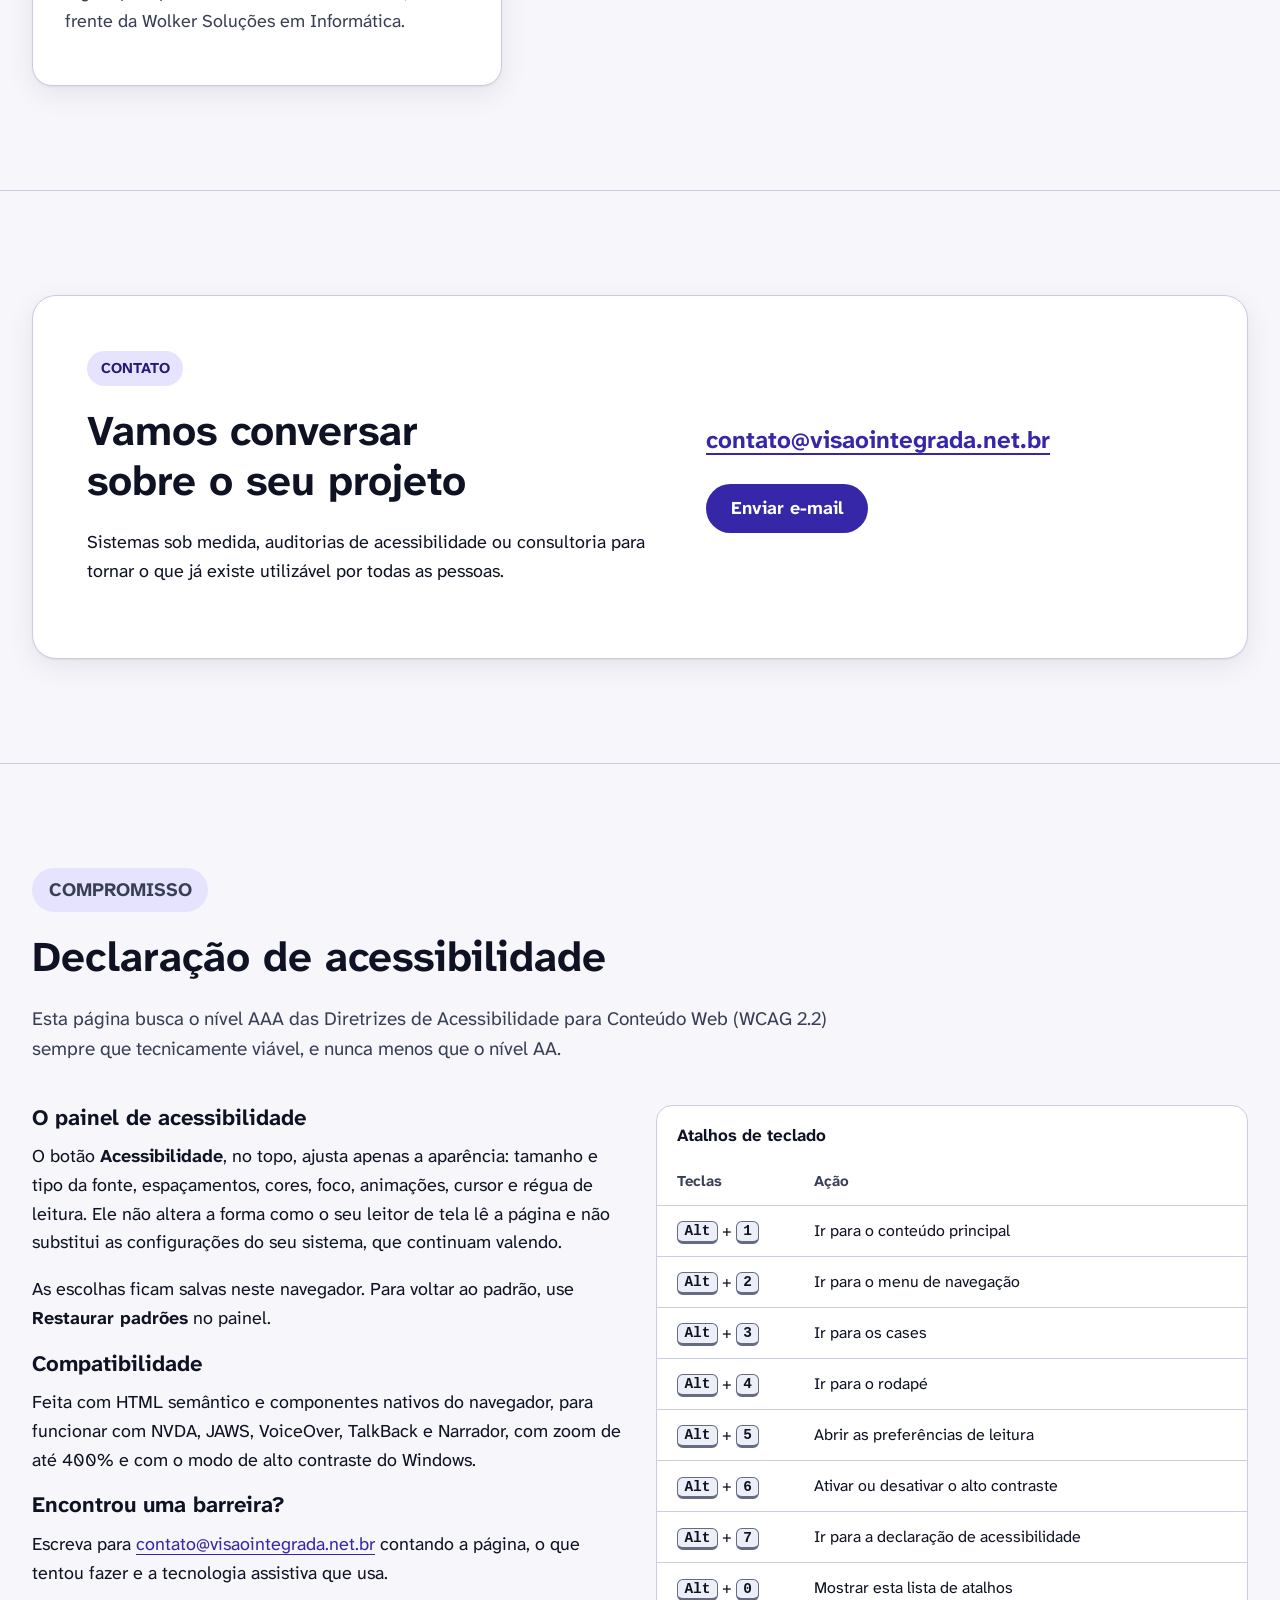
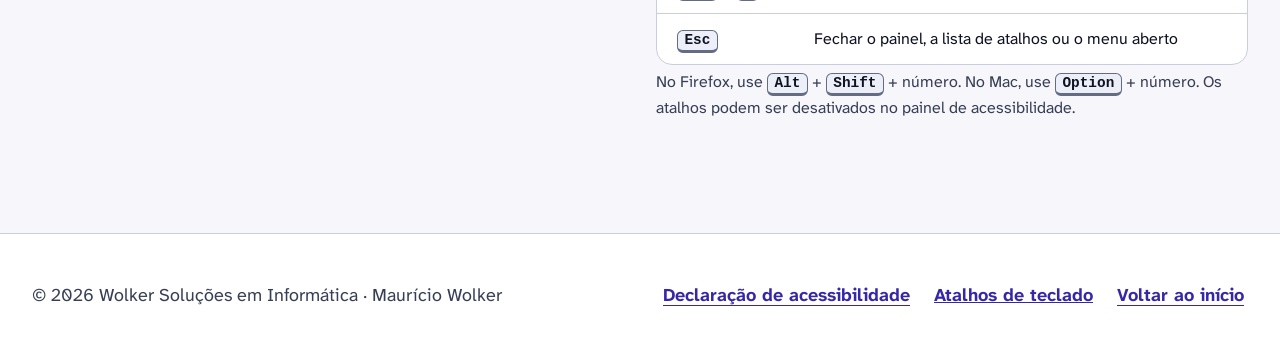
==== commit f37cf77c: "Em desenvolvimento: patrimônio, relatórios acessíveis e nutrição Saem os itens já implementados (vár" ====
--- a/site/index.html
+++ b/site/index.html
@@ -266,9 +266,9 @@
         <li>
           <span class="step-num" aria-hidden="true">01</span>
           <div>
-            <h3>Suporte a várias unidades</h3>
+            <h3>Sistema de patrimônio</h3>
             <span class="badge badge-plan">Planejado</span>
-            <p>Núcleos em outras cidades com recepção e agenda próprias, encaminhamento de beneficiários para a sede e relatórios por unidade.</p>
+            <p>Cadastro e controle dos bens da instituição, com localização, responsáveis, movimentações e histórico de cada item.</p>
           </div>
         </li>
         <li>
@@ -282,13 +282,21 @@
         <li>
           <span class="step-num" aria-hidden="true">03</span>
           <div>
-            <h3>Manual do usuário em duas versões</h3>
+            <h3>Relatórios automatizados em formatos acessíveis</h3>
             <span class="badge badge-plan">Planejado</span>
-            <p>Uma versão para quem enxerga a tela e outra escrita para quem usa leitor de tela, com caminhos por teclado.</p>
+            <p>Relatórios gerados automaticamente em diversos formatos acessíveis, inclusive em áudio, para quem prefere ouvir os dados.</p>
           </div>
         </li>
         <li>
           <span class="step-num" aria-hidden="true">04</span>
+          <div>
+            <h3>Módulo de controle de nutrição</h3>
+            <span class="badge badge-plan">Planejado</span>
+            <p>Acompanhamento nutricional com cálculo de IMC, cruzamento de comorbidades e relatórios.</p>
+          </div>
+        </li>
+        <li>
+          <span class="step-num" aria-hidden="true">05</span>
           <div>
             <h3>Esta página de cases</h3>
             <span class="badge badge-plan">Em construção</span>
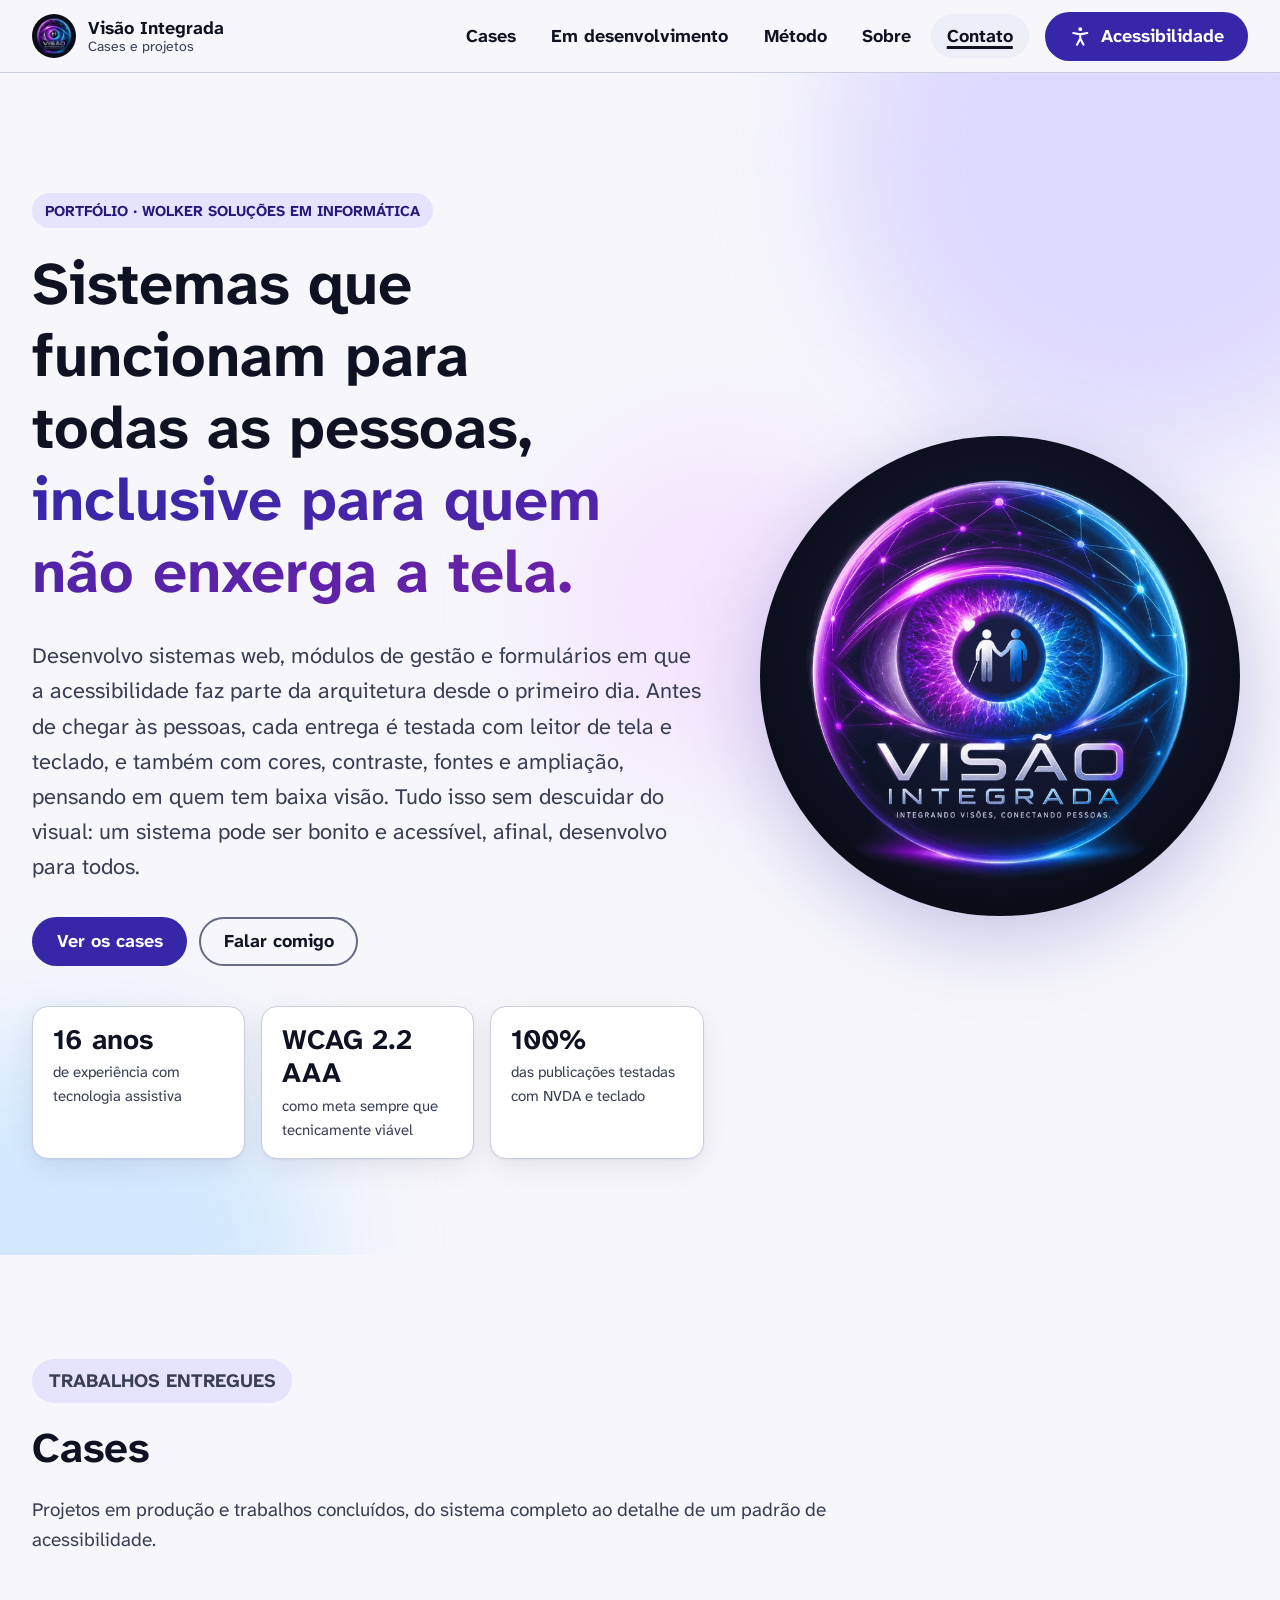
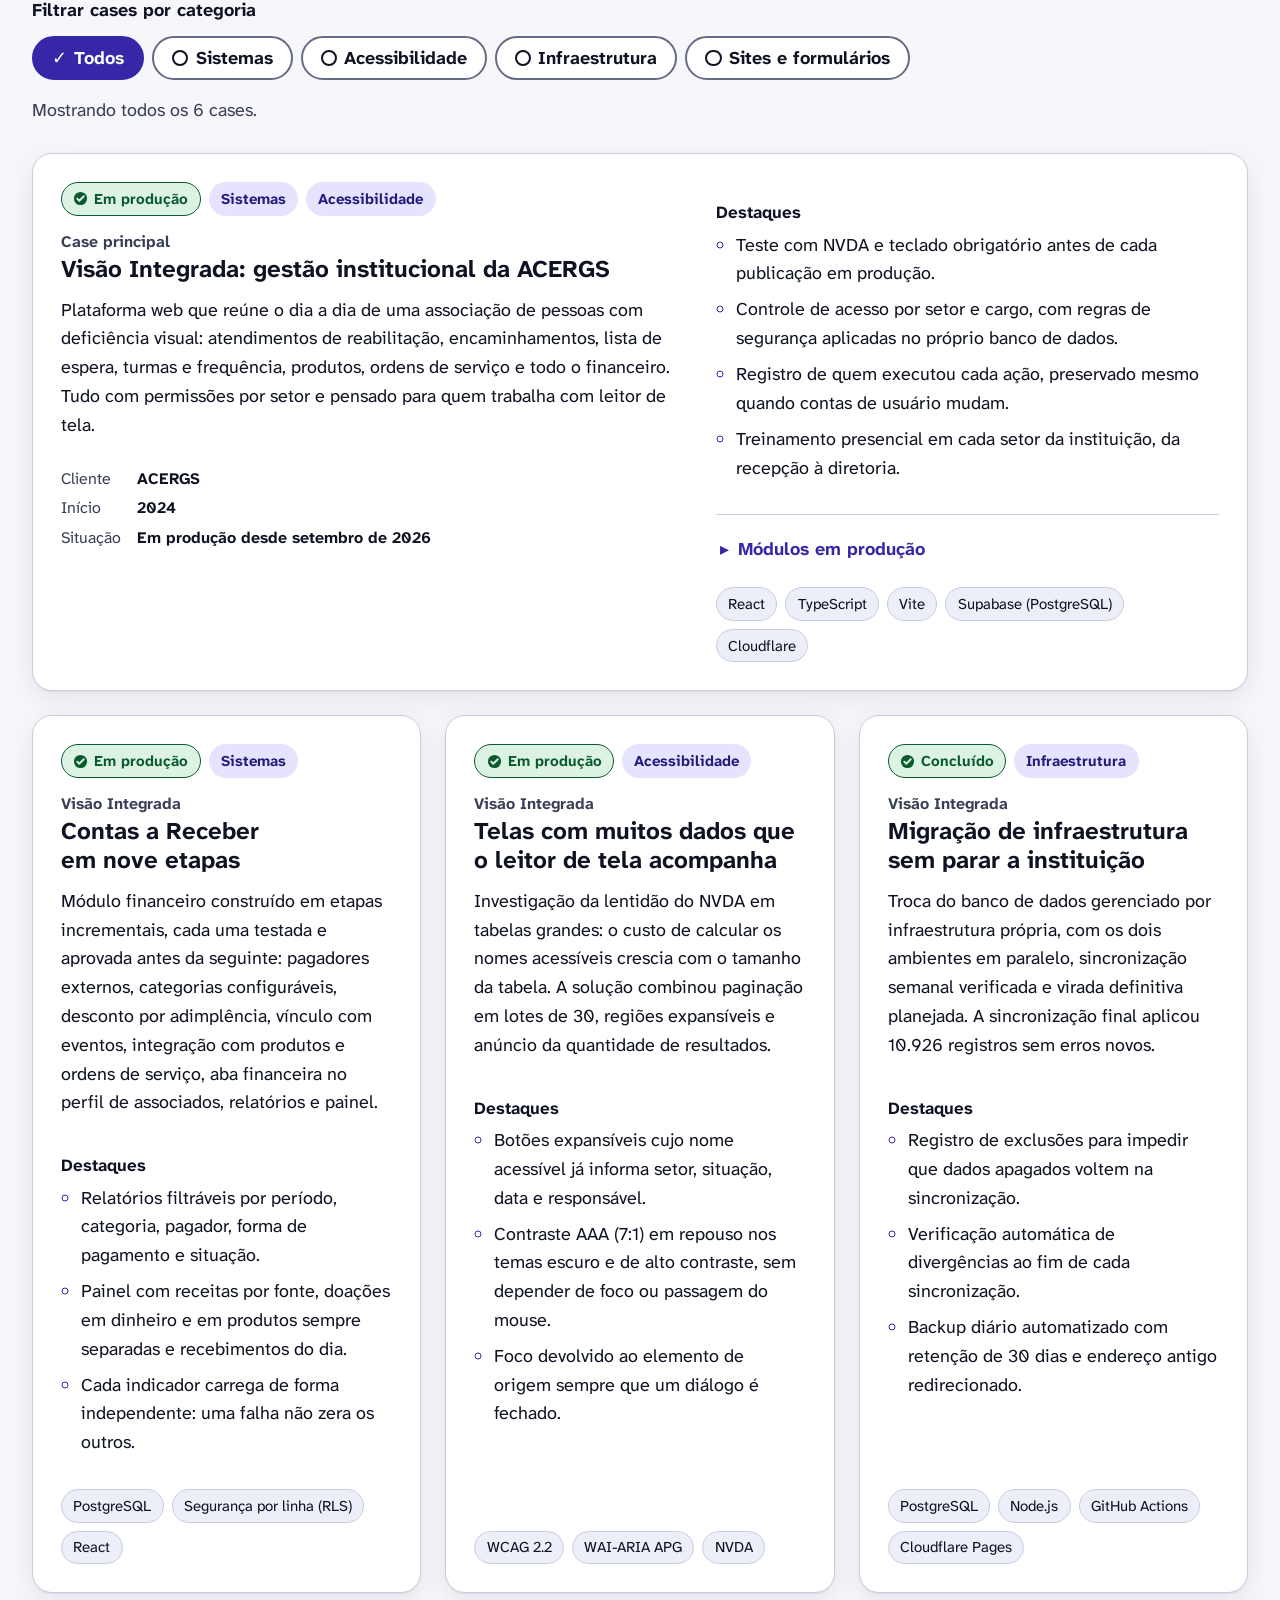
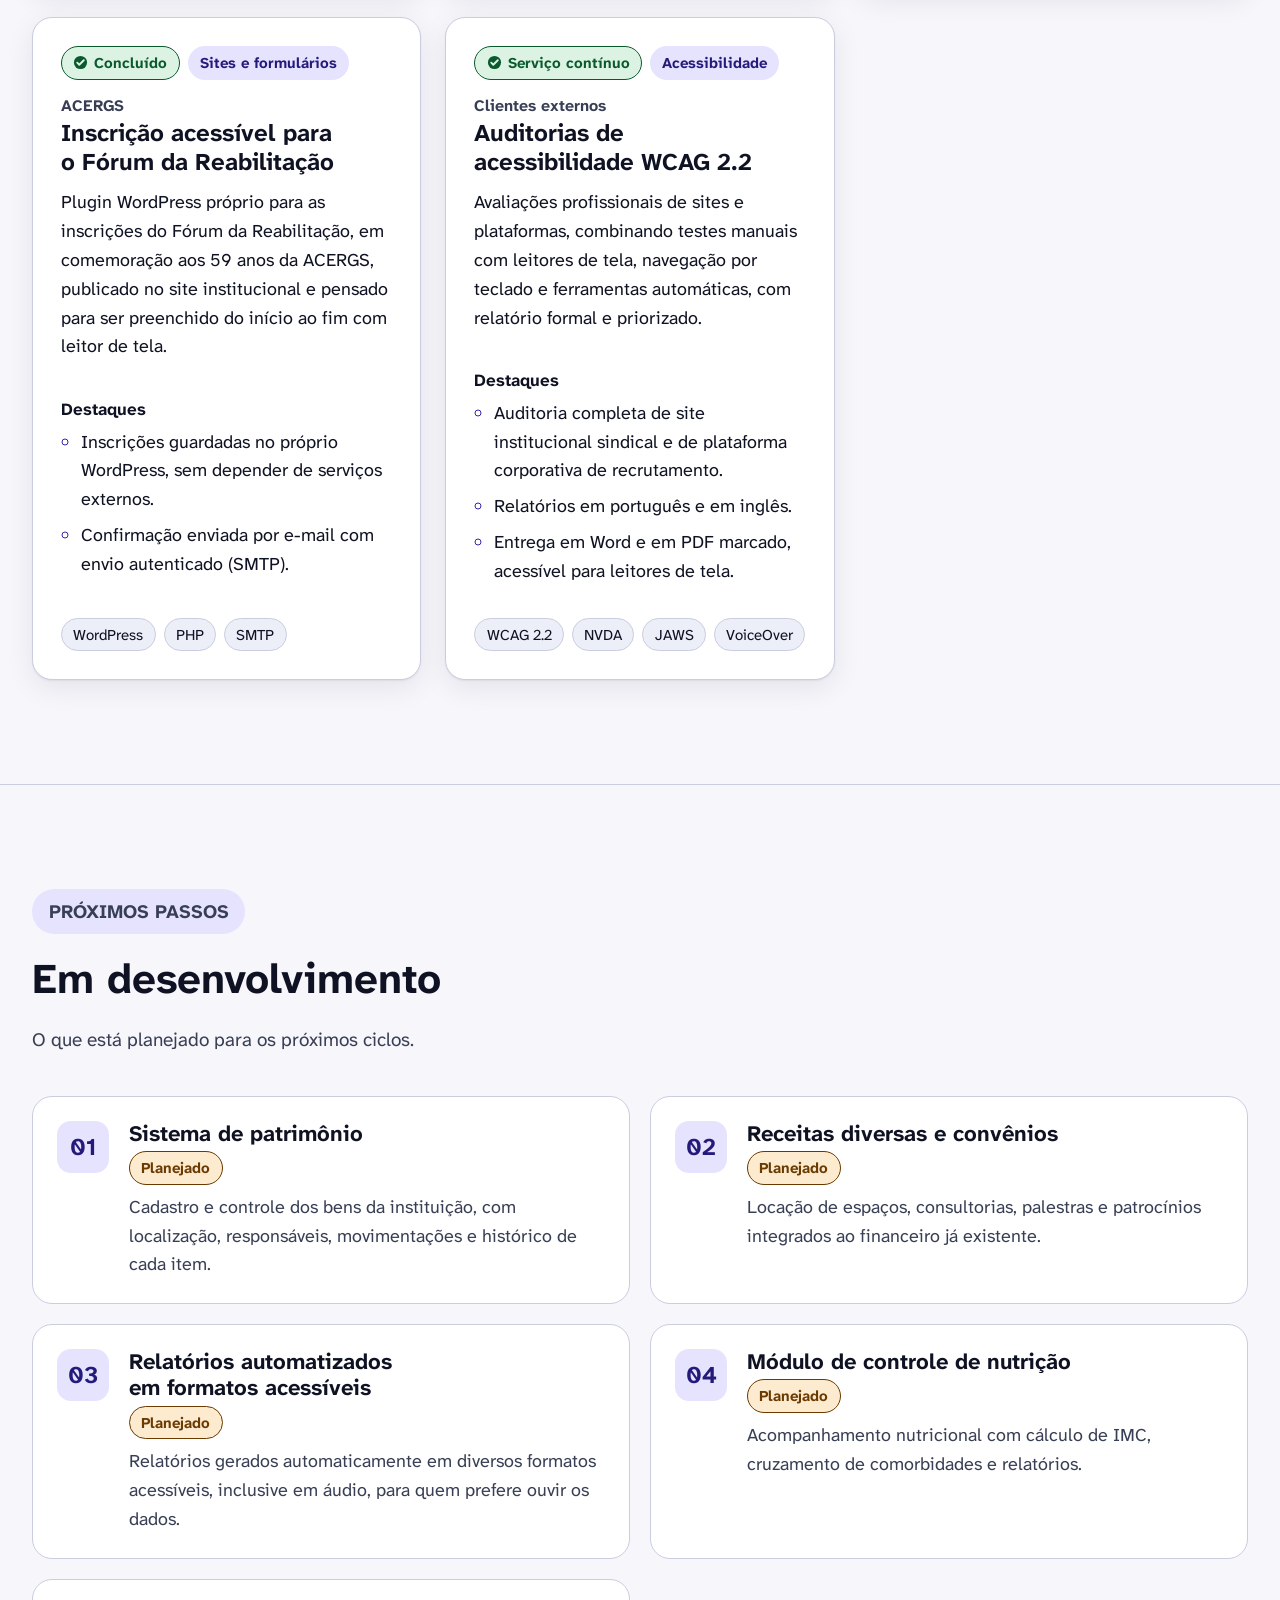
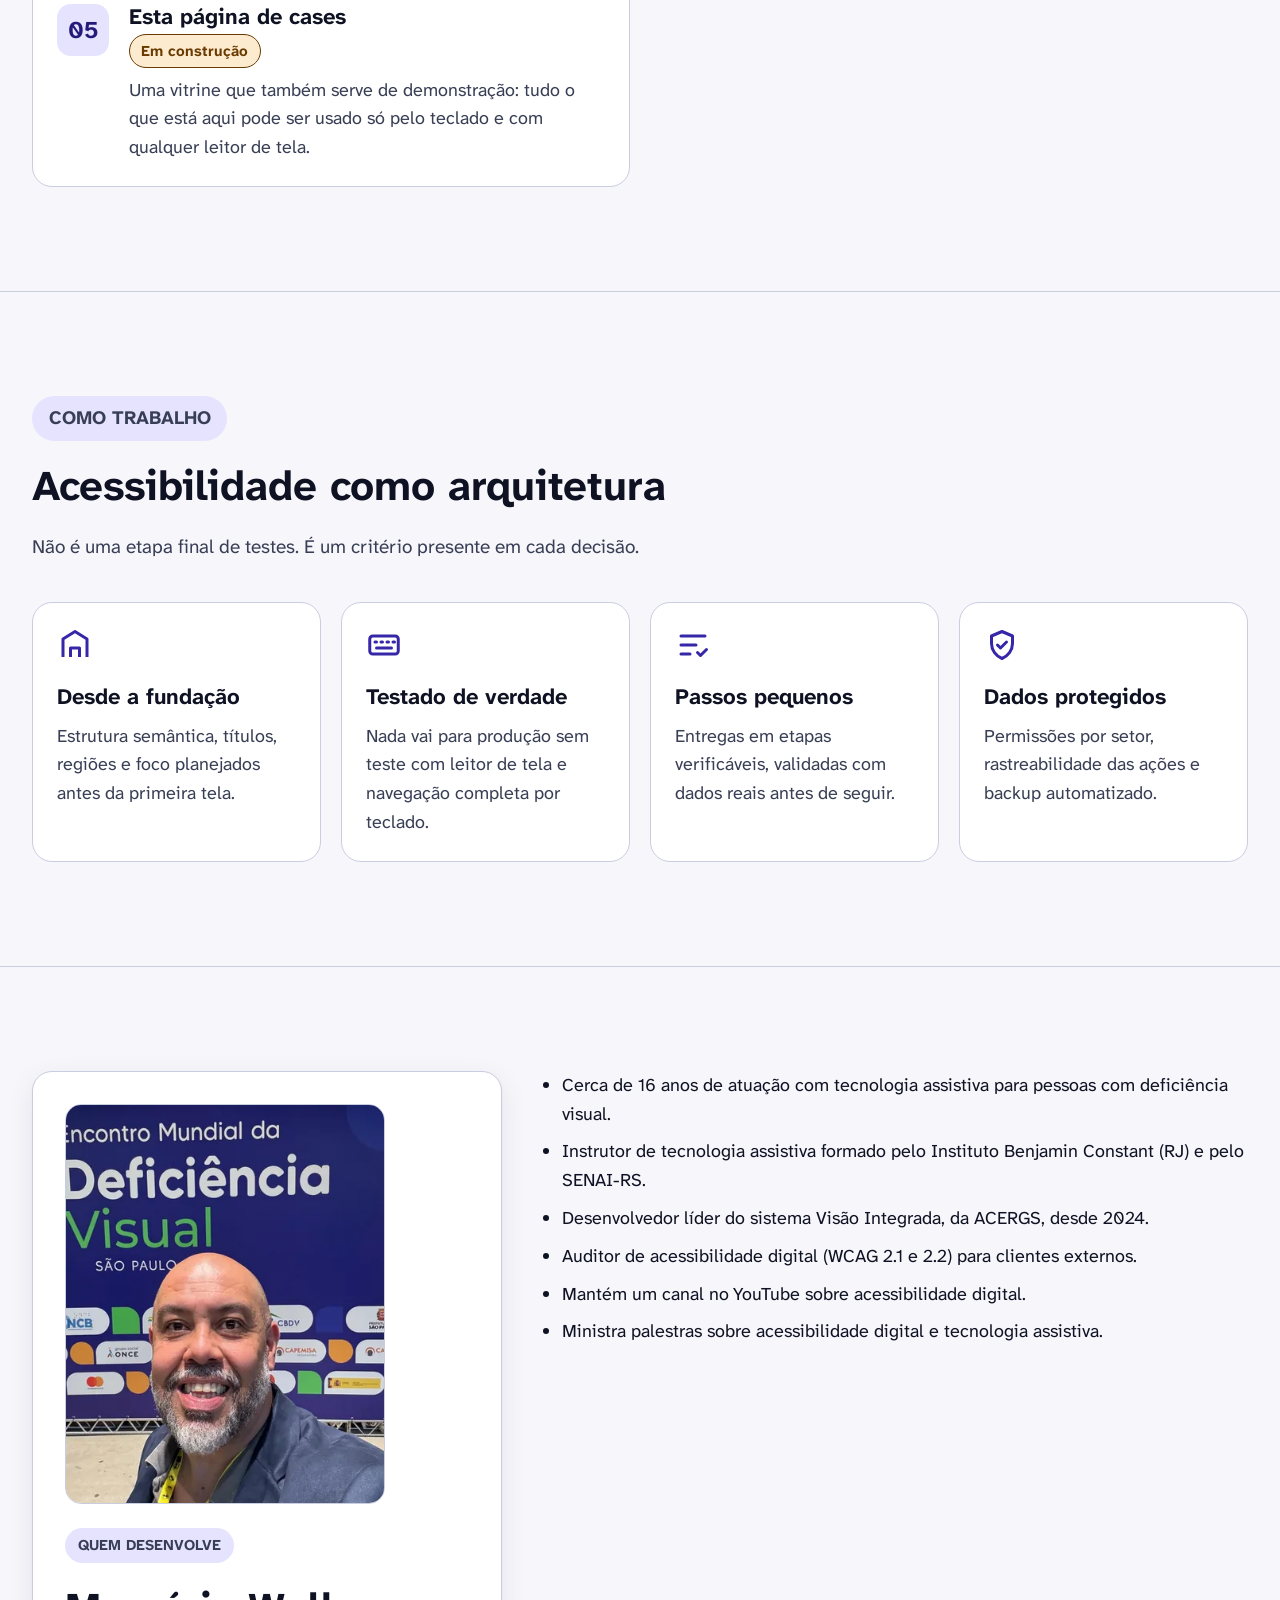
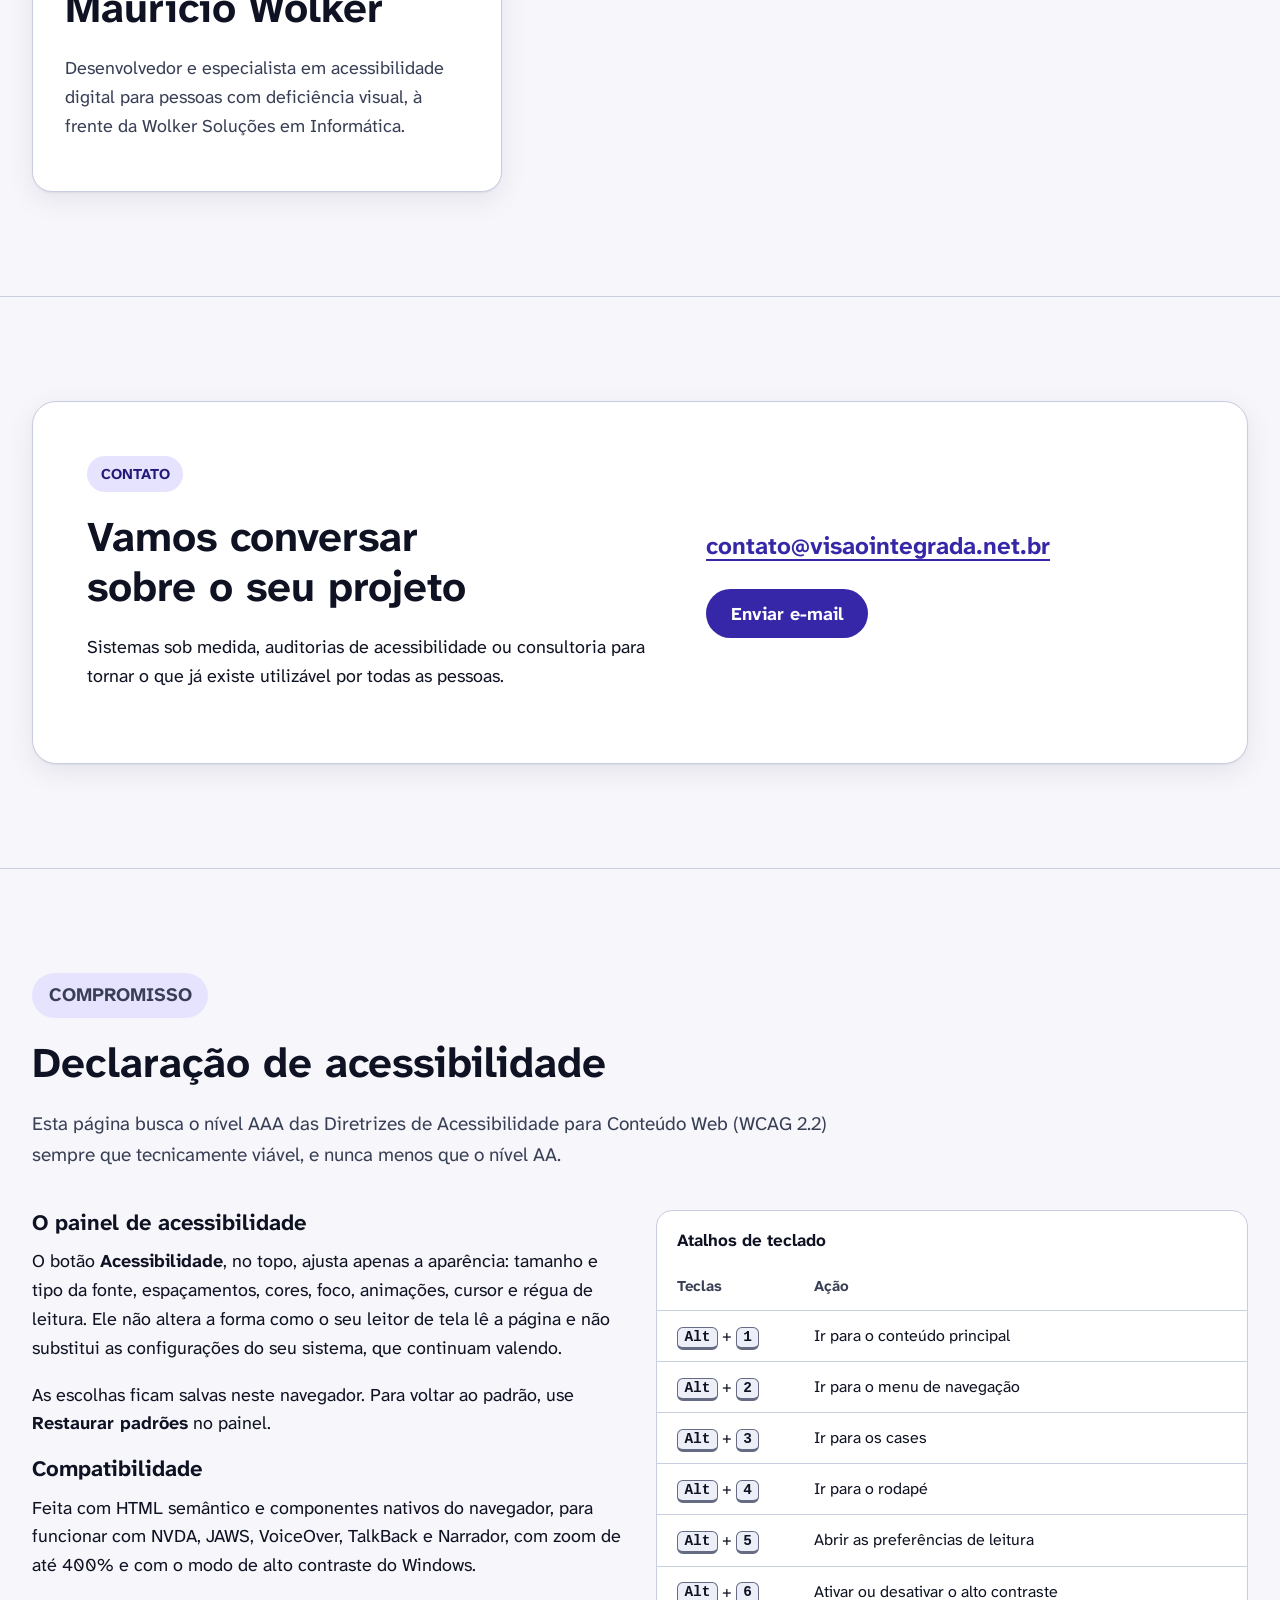
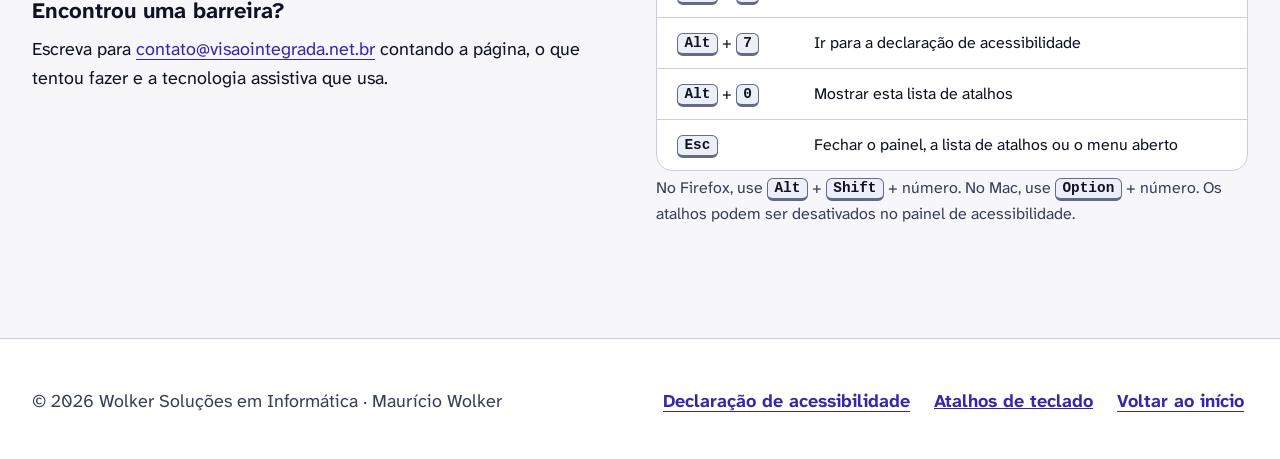
==== commit 168300f3: "Início: testes para baixa visão e cuidado com o visual Co-Authored-By: Claude Opus 5.5 <noreply@anth" ====
--- a/site/index.html
+++ b/site/index.html
@@ -70,7 +70,7 @@
       <div>
         <p class="eyebrow">Portfólio · Wolker Soluções em Informática</p>
         <h1 id="titulo-inicio" tabindex="-1">Sistemas que funcionam para todas as pessoas, <span class="grad">inclusive para quem não enxerga a tela.</span></h1>
-        <p class="lead">Desenvolvo sistemas web, módulos de gestão e formulários em que a acessibilidade faz parte da arquitetura desde o primeiro dia. Cada entrega é testada com leitor de tela e teclado antes de chegar às pessoas.</p>
+        <p class="lead">Desenvolvo sistemas web, módulos de gestão e formulários em que a acessibilidade faz parte da arquitetura desde o primeiro dia. Antes de chegar às pessoas, cada entrega é testada com leitor de tela e teclado, e também com cores, contraste, fontes e ampliação, pensando em quem tem baixa visão. Tudo isso sem descuidar do visual: um sistema pode ser bonito e acessível, afinal, desenvolvo para todos.</p>
         <div class="hero-actions">
           <a class="btn btn-primary" href="#cases">Ver os cases</a>
           <a class="btn btn-secondary" href="#contato">Falar comigo</a>
--- a/site/assets/css/site.css
+++ b/site/assets/css/site.css
@@ -338,6 +338,16 @@
 .hero-emblem { width: min(100%, 30rem); height: auto; filter: drop-shadow(0 20px 40px rgb(53 39 168 / 25%)); }
 @media (max-width: 63.99em) { .hero-emblem { width: min(70%, 18rem); } }
 html[data-tema^="contraste"] .hero-emblem, html.pref-semEfeitos .hero-emblem { filter: none; }
+/* Nos temas claros, o logo (fundo transparente, letras prateadas) ganha um disco escuro atrás,
+   para ficar igual ao modo escuro. Nos temas escuros o disco não é aplicado. */
+.hero-emblem { border-radius: 50%; padding: clamp(0.75rem, 3%, 1.25rem); background: radial-gradient(circle at 50% 45%, #1b2147 0%, #0a0d18 72%); }
+.brand-mark { border-radius: 50%; padding: 0.15rem; background: #0a0d18; }
+html[data-tema="escuro"] .hero-emblem, html[data-tema="contraste-escuro"] .hero-emblem,
+html[data-tema="escuro"] .brand-mark, html[data-tema="contraste-escuro"] .brand-mark { background: none; padding: 0; }
+@media (prefers-color-scheme: dark) {
+  html[data-tema="auto"] .hero-emblem, html[data-tema="auto"] .brand-mark { background: none; padding: 0; }
+}
+@media (forced-colors: active) { .hero-emblem, .brand-mark { forced-color-adjust: none; } }
 html.pref-semEfeitos .hero-bg, html[data-tema^="contraste"] .hero-bg { display: none; }
 html.pref-semEfeitos { --shadow: none; }
 
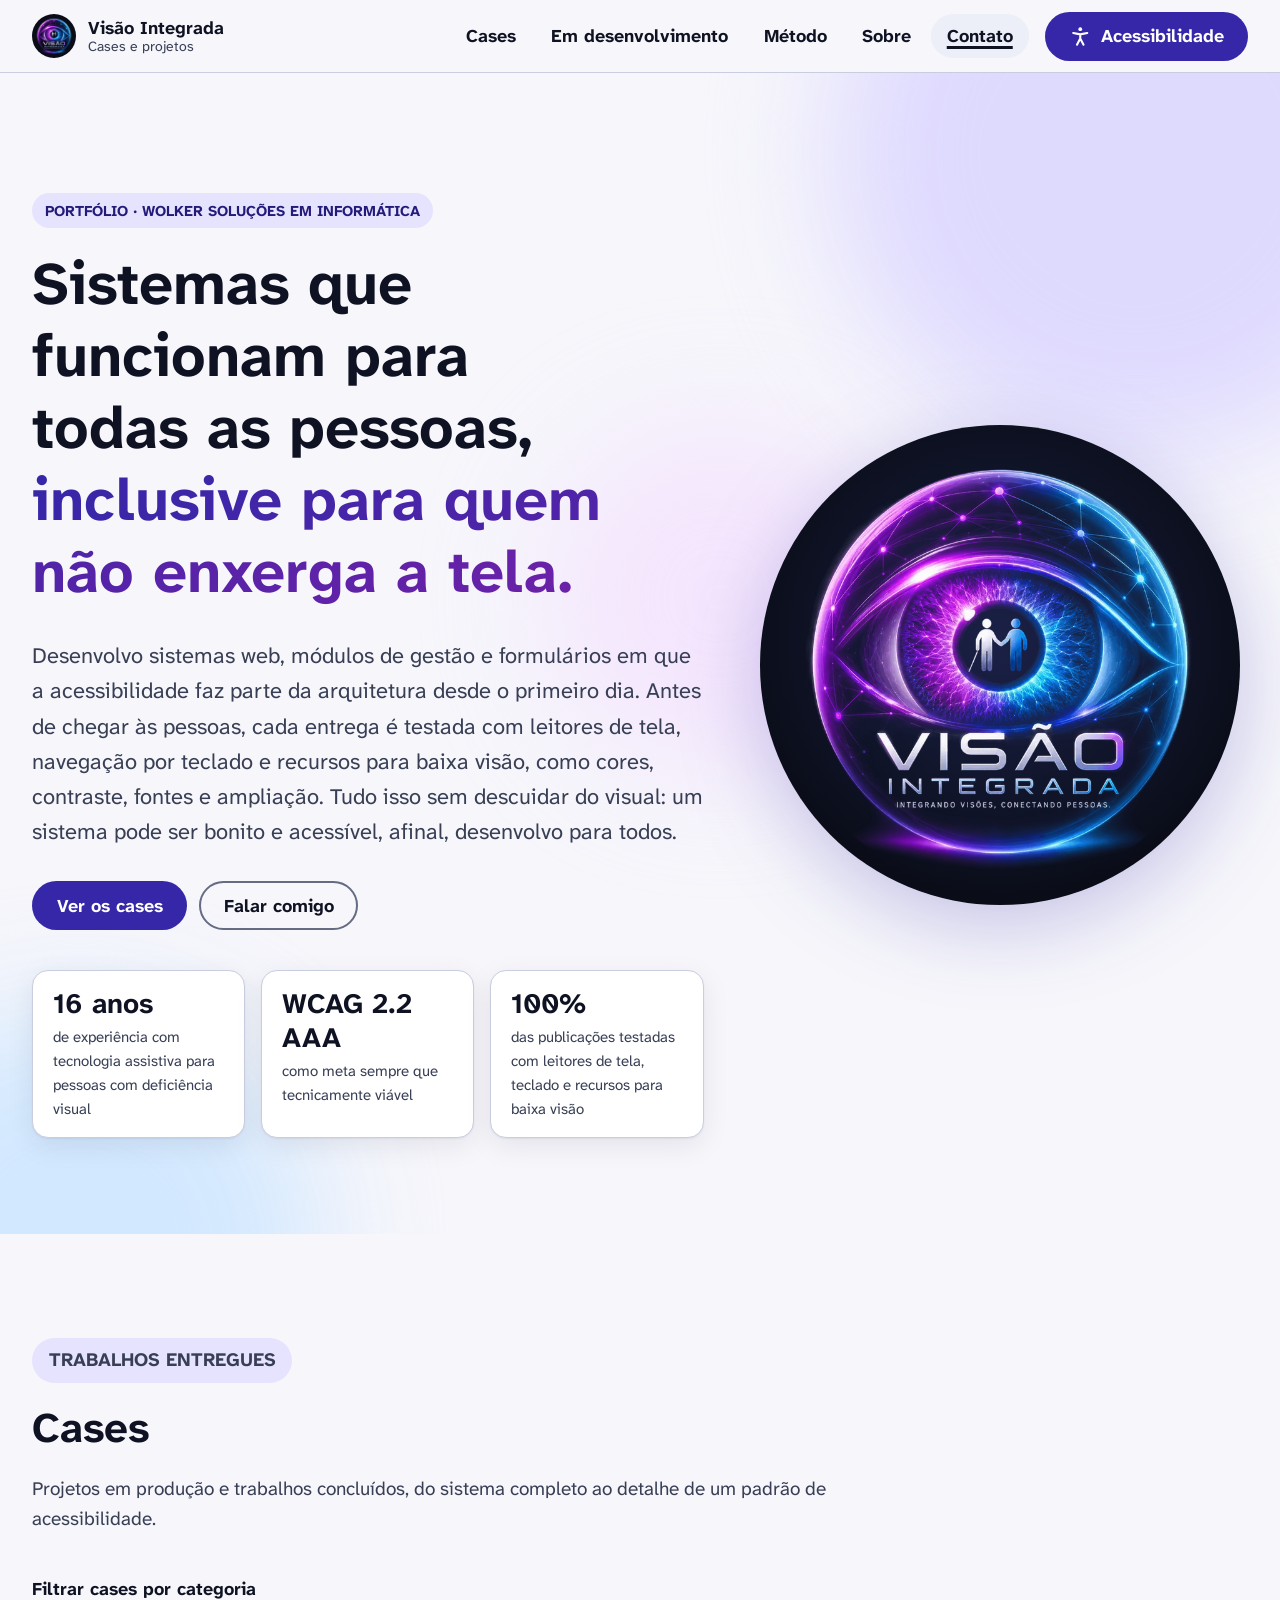
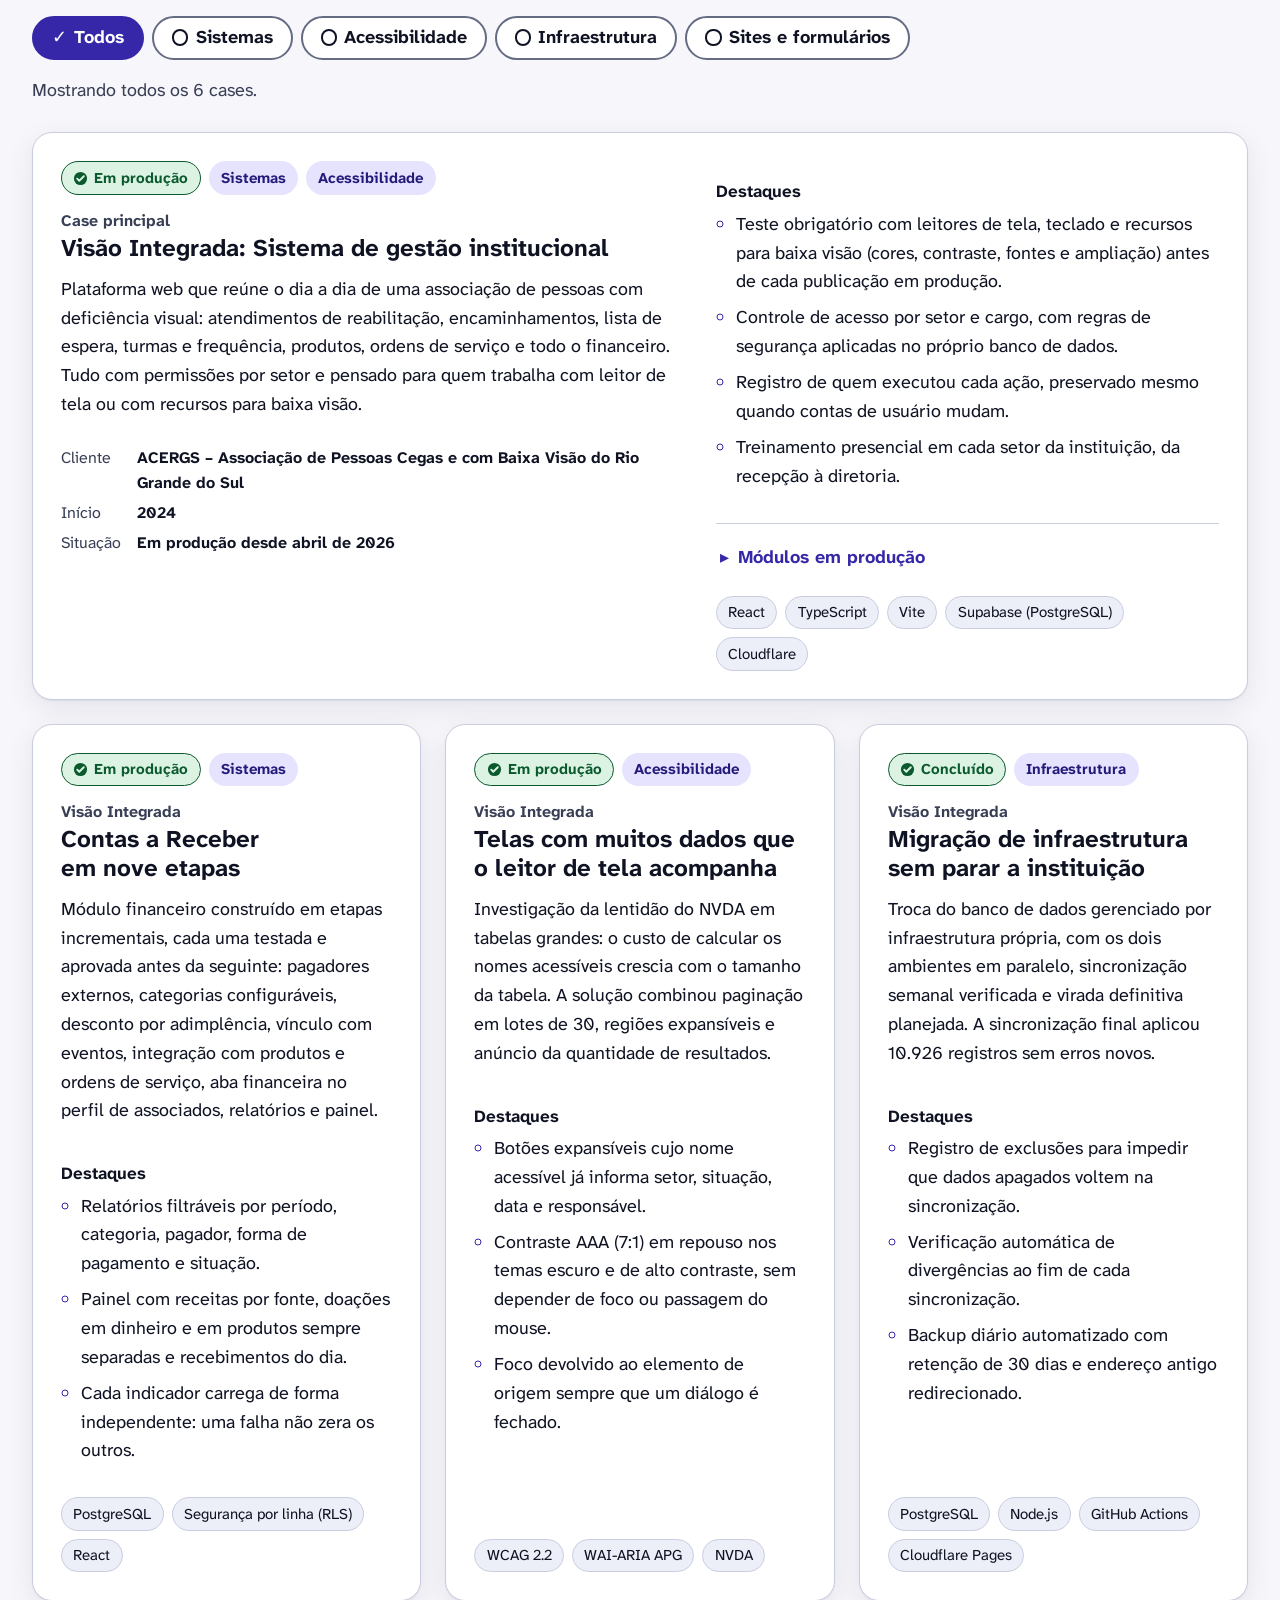
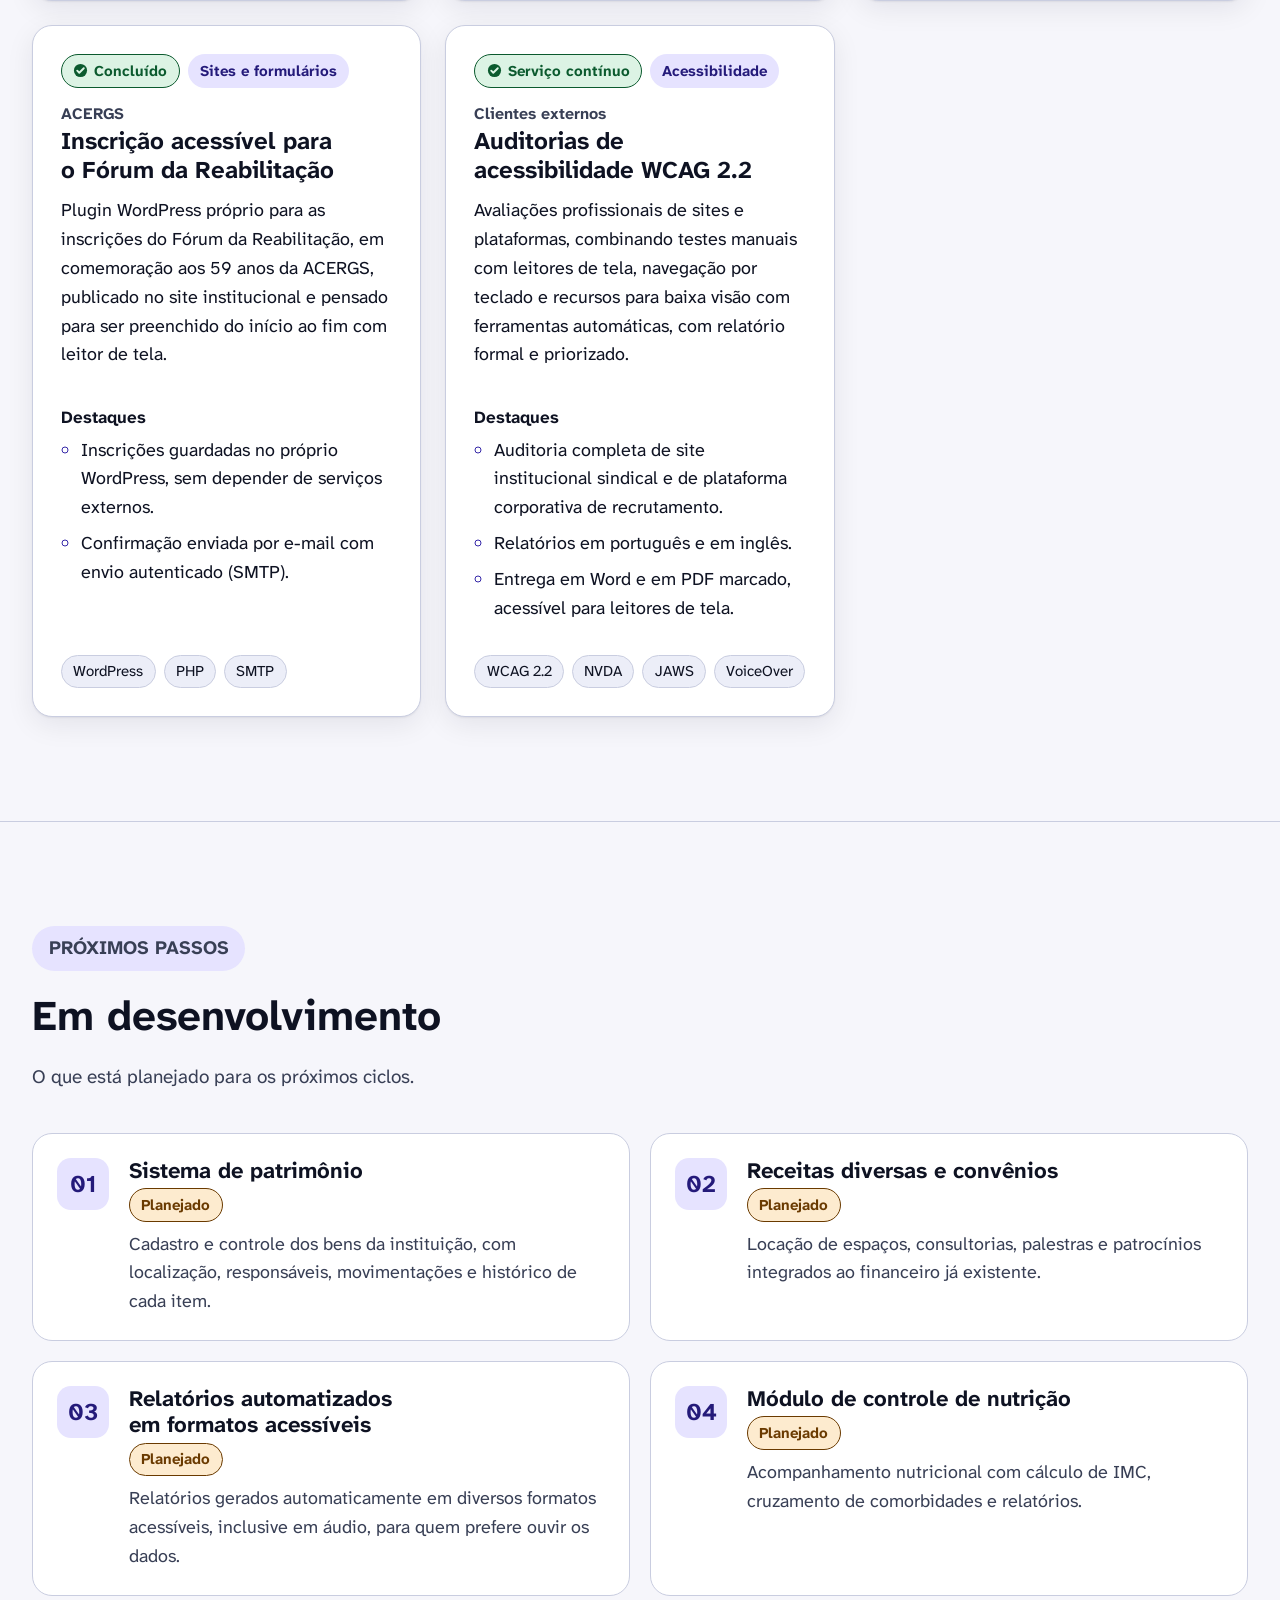
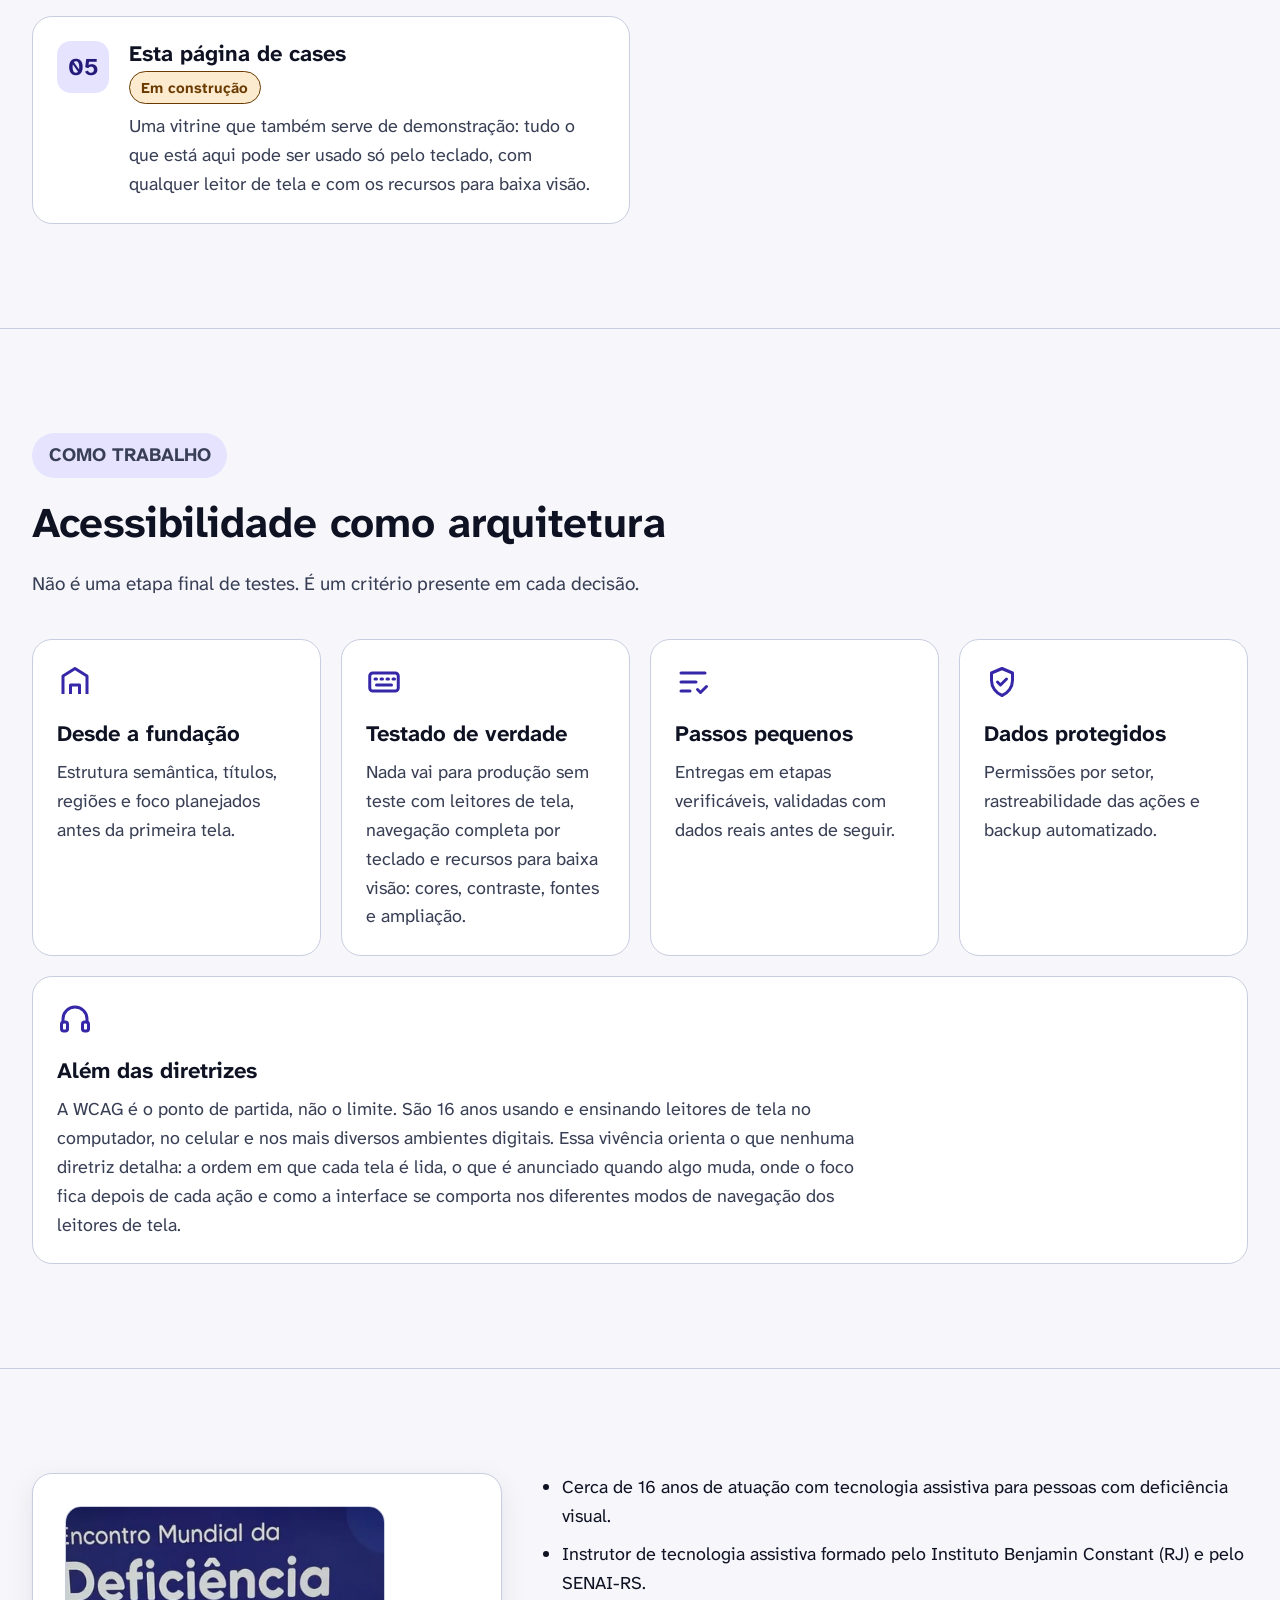
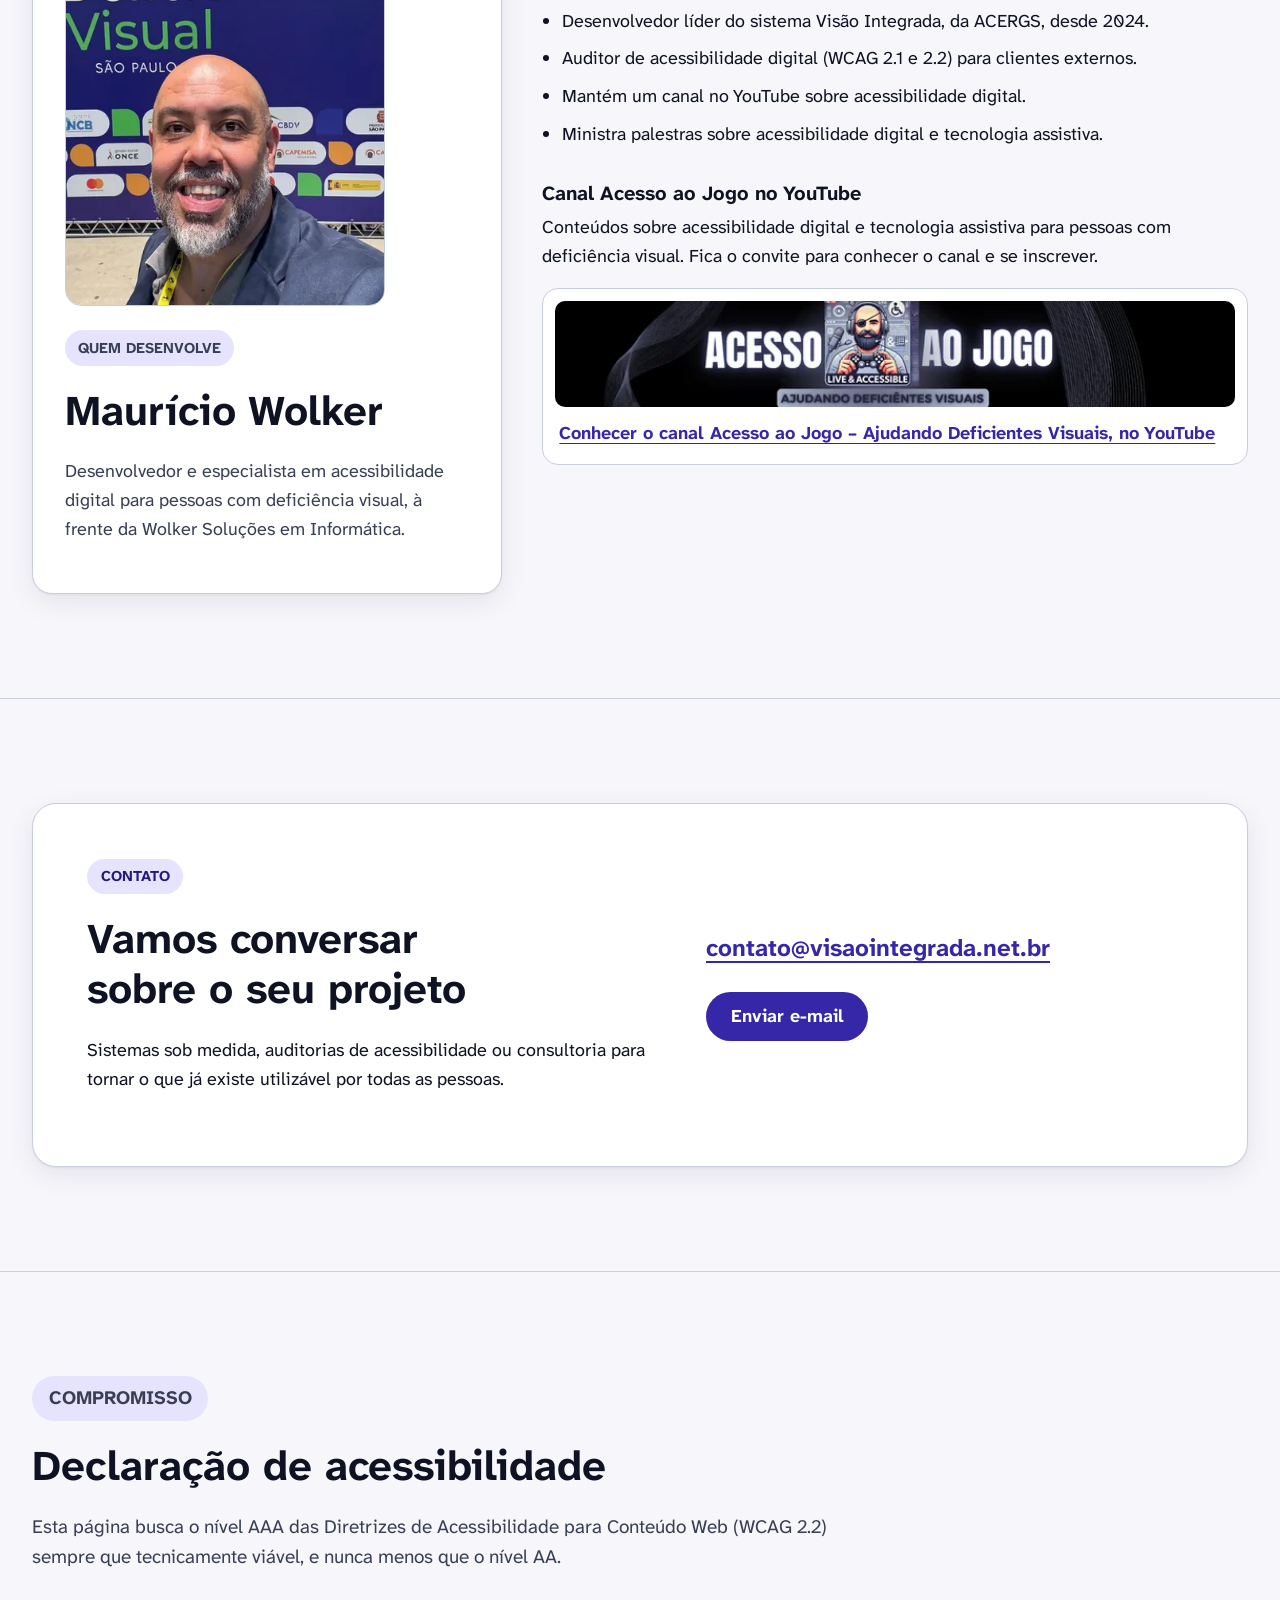
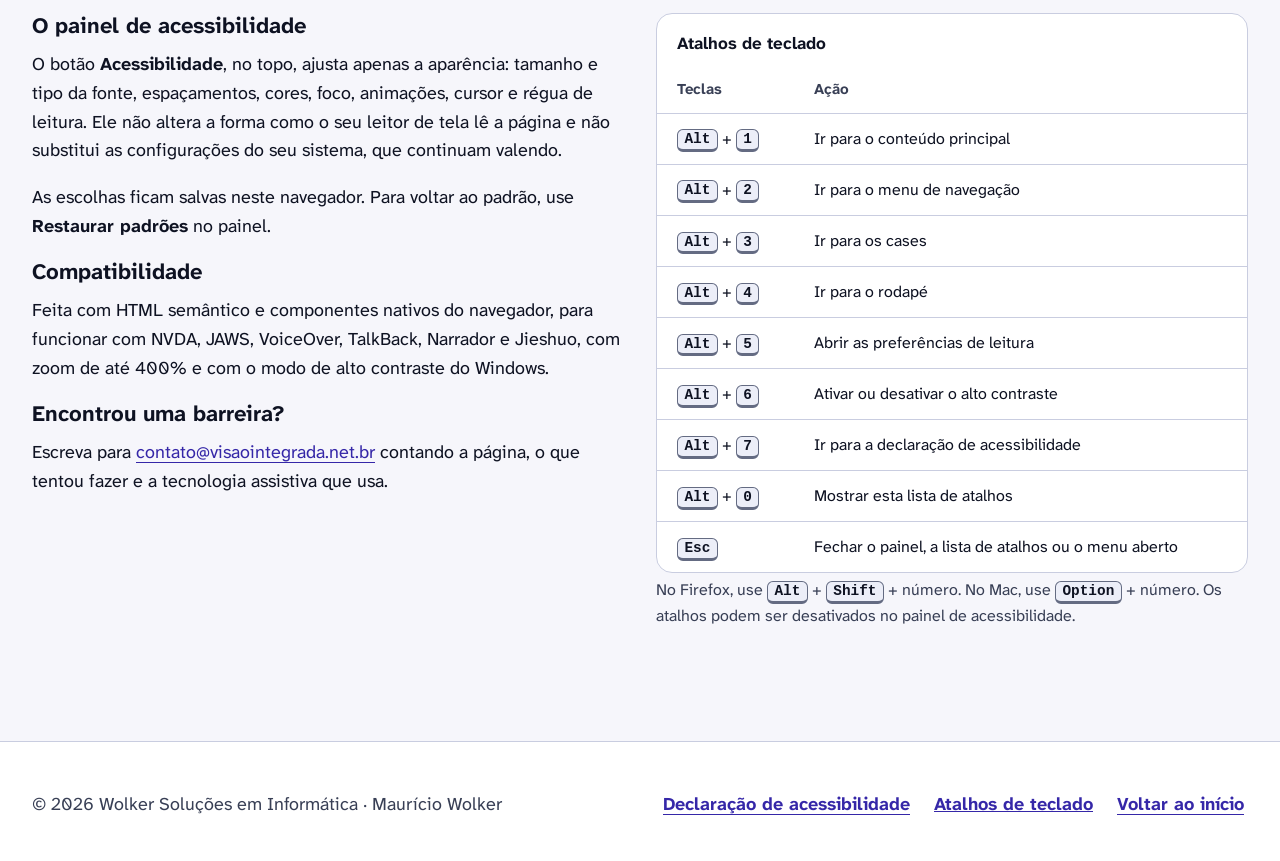
==== commit d972f70b: "Testes descritos de forma única, experiência com leitores de tela e canal no YouTube - Testes sempre" ====
--- a/site/index.html
+++ b/site/index.html
@@ -70,15 +70,15 @@
       <div>
         <p class="eyebrow">Portfólio · Wolker Soluções em Informática</p>
         <h1 id="titulo-inicio" tabindex="-1">Sistemas que funcionam para todas as pessoas, <span class="grad">inclusive para quem não enxerga a tela.</span></h1>
-        <p class="lead">Desenvolvo sistemas web, módulos de gestão e formulários em que a acessibilidade faz parte da arquitetura desde o primeiro dia. Antes de chegar às pessoas, cada entrega é testada com leitor de tela e teclado, e também com cores, contraste, fontes e ampliação, pensando em quem tem baixa visão. Tudo isso sem descuidar do visual: um sistema pode ser bonito e acessível, afinal, desenvolvo para todos.</p>
+        <p class="lead">Desenvolvo sistemas web, módulos de gestão e formulários em que a acessibilidade faz parte da arquitetura desde o primeiro dia. Antes de chegar às pessoas, cada entrega é testada com leitores de tela, navegação por teclado e recursos para baixa visão, como cores, contraste, fontes e ampliação. Tudo isso sem descuidar do visual: um sistema pode ser bonito e acessível, afinal, desenvolvo para todos.</p>
         <div class="hero-actions">
           <a class="btn btn-primary" href="#cases">Ver os cases</a>
           <a class="btn btn-secondary" href="#contato">Falar comigo</a>
         </div>
         <ul class="stats" role="list">
-          <li class="stat"><strong>16 anos</strong> <span>de experiência com tecnologia assistiva</span></li>
+          <li class="stat"><strong>16 anos</strong> <span>de experiência com tecnologia assistiva para pessoas com deficiência visual</span></li>
           <li class="stat"><strong>WCAG 2.2 AAA</strong> <span>como meta sempre que tecnicamente viável</span></li>
-          <li class="stat"><strong>100%</strong> <span>das publicações testadas com NVDA e teclado</span></li>
+          <li class="stat"><strong>100%</strong> <span>das publicações testadas com leitores de tela, teclado e recursos para baixa visão</span></li>
         </ul>
       </div>
       <figure class="hero-visual">
@@ -118,17 +118,17 @@
               <span class="badge badge-cat">Sistemas</span>
               <span class="badge badge-cat">Acessibilidade</span>
             </div>
-            <h3 id="case-vi"><span class="card-kicker">Case principal</span>Visão Integrada: gestão institucional da ACERGS</h3>
-            <p class="card-summary">Plataforma web que reúne o dia a dia de uma associação de pessoas com deficiência visual: atendimentos de reabilitação, encaminhamentos, lista de espera, turmas e frequência, produtos, ordens de serviço e todo o financeiro. Tudo com permissões por setor e pensado para quem trabalha com leitor de tela.</p>
+            <h3 id="case-vi"><span class="card-kicker">Case principal</span>Visão Integrada: Sistema de gestão institucional</h3>
+            <p class="card-summary">Plataforma web que reúne o dia a dia de uma associação de pessoas com deficiência visual: atendimentos de reabilitação, encaminhamentos, lista de espera, turmas e frequência, produtos, ordens de serviço e todo o financeiro. Tudo com permissões por setor e pensado para quem trabalha com leitor de tela ou com recursos para baixa visão.</p>
             <dl class="meta">
-              <dt>Cliente</dt><dd>ACERGS</dd>
+              <dt>Cliente</dt><dd>ACERGS – Associação de Pessoas Cegas e com Baixa Visão do Rio Grande do Sul</dd>
               <dt>Início</dt><dd>2024</dd>
-              <dt>Situação</dt><dd>Em produção desde setembro de 2026</dd>
+              <dt>Situação</dt><dd>Em produção desde abril de 2026</dd>
             </dl>
             <div class="card-aside">
               <h4>Destaques</h4>
               <ul class="highlights">
-                <li>Teste com NVDA e teclado obrigatório antes de cada publicação em produção.</li>
+                <li>Teste obrigatório com leitores de tela, teclado e recursos para baixa visão (cores, contraste, fontes e ampliação) antes de cada publicação em produção.</li>
                 <li>Controle de acesso por setor e cargo, com regras de segurança aplicadas no próprio banco de dados.</li>
                 <li>Registro de quem executou cada ação, preservado mesmo quando contas de usuário mudam.</li>
                 <li>Treinamento presencial em cada setor da instituição, da recepção à diretoria.</li>
@@ -237,7 +237,7 @@
               <span class="badge badge-cat">Acessibilidade</span>
             </div>
             <h3 id="case-auditorias"><span class="card-kicker">Clientes externos</span>Auditorias de acessibilidade WCAG 2.2</h3>
-            <p class="card-summary">Avaliações profissionais de sites e plataformas, combinando testes manuais com leitores de tela, navegação por teclado e ferramentas automáticas, com relatório formal e priorizado.</p>
+            <p class="card-summary">Avaliações profissionais de sites e plataformas, combinando testes manuais com leitores de tela, navegação por teclado e recursos para baixa visão com ferramentas automáticas, com relatório formal e priorizado.</p>
             <h4>Destaques</h4>
             <ul class="highlights">
               <li>Auditoria completa de site institucional sindical e de plataforma corporativa de recrutamento.</li>
@@ -300,7 +300,7 @@
           <div>
             <h3>Esta página de cases</h3>
             <span class="badge badge-plan">Em construção</span>
-            <p>Uma vitrine que também serve de demonstração: tudo o que está aqui pode ser usado só pelo teclado e com qualquer leitor de tela.</p>
+            <p>Uma vitrine que também serve de demonstração: tudo o que está aqui pode ser usado só pelo teclado, com qualquer leitor de tela e com os recursos para baixa visão.</p>
           </div>
         </li>
       </ol>
@@ -324,7 +324,7 @@
         <li>
           <svg viewBox="0 0 24 24" aria-hidden="true" focusable="false"><rect x="2.5" y="6" width="19" height="12" rx="2" stroke="currentColor" stroke-width="2" fill="none"/><path d="M6 10h1m3 0h1m3 0h1m3 0h1M7 14h10" stroke="currentColor" stroke-width="2" stroke-linecap="round"/></svg>
           <h3>Testado de verdade</h3>
-          <p>Nada vai para produção sem teste com leitor de tela e navegação completa por teclado.</p>
+          <p>Nada vai para produção sem teste com leitores de tela, navegação completa por teclado e recursos para baixa visão: cores, contraste, fontes e ampliação.</p>
         </li>
         <li>
           <svg viewBox="0 0 24 24" aria-hidden="true" focusable="false"><path d="M4 6h16M4 12h10M4 18h6" stroke="currentColor" stroke-width="2" stroke-linecap="round"/><path d="m15 17 2 2 4-4" stroke="currentColor" stroke-width="2" fill="none" stroke-linecap="round" stroke-linejoin="round"/></svg>
@@ -335,6 +335,11 @@
           <svg viewBox="0 0 24 24" aria-hidden="true" focusable="false"><path d="M12 3 5 6v5c0 4.5 3 8.3 7 10 4-1.7 7-5.5 7-10V6z" stroke="currentColor" stroke-width="2" fill="none" stroke-linejoin="round"/><path d="m9 12 2 2 4-4" stroke="currentColor" stroke-width="2" fill="none" stroke-linecap="round" stroke-linejoin="round"/></svg>
           <h3>Dados protegidos</h3>
           <p>Permissões por setor, rastreabilidade das ações e backup automatizado.</p>
+        </li>
+        <li class="principio-destaque">
+          <svg viewBox="0 0 24 24" aria-hidden="true" focusable="false"><path d="M4 14v-2a8 8 0 0 1 16 0v2" stroke="currentColor" stroke-width="2" fill="none" stroke-linecap="round"/><rect x="3" y="14" width="4" height="6" rx="1.5" stroke="currentColor" stroke-width="2" fill="none"/><rect x="17" y="14" width="4" height="6" rx="1.5" stroke="currentColor" stroke-width="2" fill="none"/></svg>
+          <h3>Além das diretrizes</h3>
+          <p>A WCAG é o ponto de partida, não o limite. São 16 anos usando e ensinando leitores de tela no computador, no celular e nos mais diversos ambientes digitais. Essa vivência orienta o que nenhuma diretriz detalha: a ordem em que cada tela é lida, o que é anunciado quando algo muda, onde o foco fica depois de cada ação e como a interface se comporta nos diferentes modos de navegação dos leitores de tela.</p>
         </li>
       </ul>
     </div>
@@ -361,6 +366,14 @@
           <li>Mantém um canal no YouTube sobre acessibilidade digital.</li>
           <li>Ministra palestras sobre acessibilidade digital e tecnologia assistiva.</li>
         </ul>
+        <div class="canal">
+          <h3>Canal Acesso ao Jogo no YouTube</h3>
+          <p>Conteúdos sobre acessibilidade digital e tecnologia assistiva para pessoas com deficiência visual. Fica o convite para conhecer o canal e se inscrever.</p>
+          <a class="canal-link" href="https://www.youtube.com/@acessoaojogo">
+            <img src="assets/img/banner-acesso-ao-jogo-648.webp" srcset="assets/img/banner-acesso-ao-jogo-648.webp 648w, assets/img/banner-acesso-ao-jogo.webp 1295w" sizes="(min-width: 60em) 40rem, 100vw" width="1295" height="202" loading="lazy" decoding="async" alt="">
+            <span class="canal-link-texto">Conhecer o canal Acesso ao Jogo – Ajudando Deficientes Visuais, no YouTube</span>
+          </a>
+        </div>
       </div>
     </div>
   </section>
@@ -396,7 +409,7 @@
           <p>O botão <strong>Acessibilidade</strong>, no topo, ajusta apenas a aparência: tamanho e tipo da fonte, espaçamentos, cores, foco, animações, cursor e régua de leitura. Ele não altera a forma como o seu leitor de tela lê a página e não substitui as configurações do seu sistema, que continuam valendo.</p>
           <p>As escolhas ficam salvas neste navegador. Para voltar ao padrão, use <strong>Restaurar padrões</strong> no painel.</p>
           <h3>Compatibilidade</h3>
-          <p>Feita com HTML semântico e componentes nativos do navegador, para funcionar com NVDA, JAWS, VoiceOver, TalkBack e Narrador, com zoom de até 400% e com o modo de alto contraste do Windows.</p>
+          <p>Feita com HTML semântico e componentes nativos do navegador, para funcionar com NVDA, JAWS, VoiceOver, TalkBack, Narrador e Jieshuo, com zoom de até 400% e com o modo de alto contraste do Windows.</p>
           <h3>Encontrou uma barreira?</h3>
           <p>Escreva para <a href="mailto:contato@visaointegrada.net.br?subject=Barreira%20de%20acessibilidade">contato@visaointegrada.net.br</a> contando a página, o que tentou fazer e a tecnologia assistiva que usa.</p>
         </div>
--- a/site/assets/css/site.css
+++ b/site/assets/css/site.css
@@ -576,3 +576,15 @@
   .card, .roadmap > li { break-inside: avoid; box-shadow: none; border: 1px solid #000; }
   a[href^="http"]::after, a[href^="mailto"]::after { content: " (" attr(href) ")"; }
 }
+
+/* ---------- Banner do canal no YouTube (seção Sobre) ---------- */
+.canal { margin-top: 2rem; }
+.canal h3 { font-size: 1.25rem; margin-bottom: 0.5rem; }
+.canal-link { display: grid; gap: 0.75rem; text-decoration: none; color: var(--text); border: 1px solid var(--border-soft); border-radius: 1rem; padding: 0.75rem; background: var(--surface); }
+.canal-link img { display: block; width: 100%; height: auto; border-radius: 0.625rem; }
+.canal-link-texto { font-weight: 700; color: var(--link); text-decoration: underline; text-underline-offset: 0.2em; padding: 0 0.25rem 0.25rem; }
+.canal-link:hover { border-color: var(--border); }
+.canal-link:hover .canal-link-texto { text-decoration-thickness: 0.15em; }
+html[data-tema^="contraste"] .canal-link { border: 2px solid var(--border); }
+.principles > .principio-destaque { grid-column: 1 / -1; }
+.principles > .principio-destaque p { max-inline-size: var(--measure); }
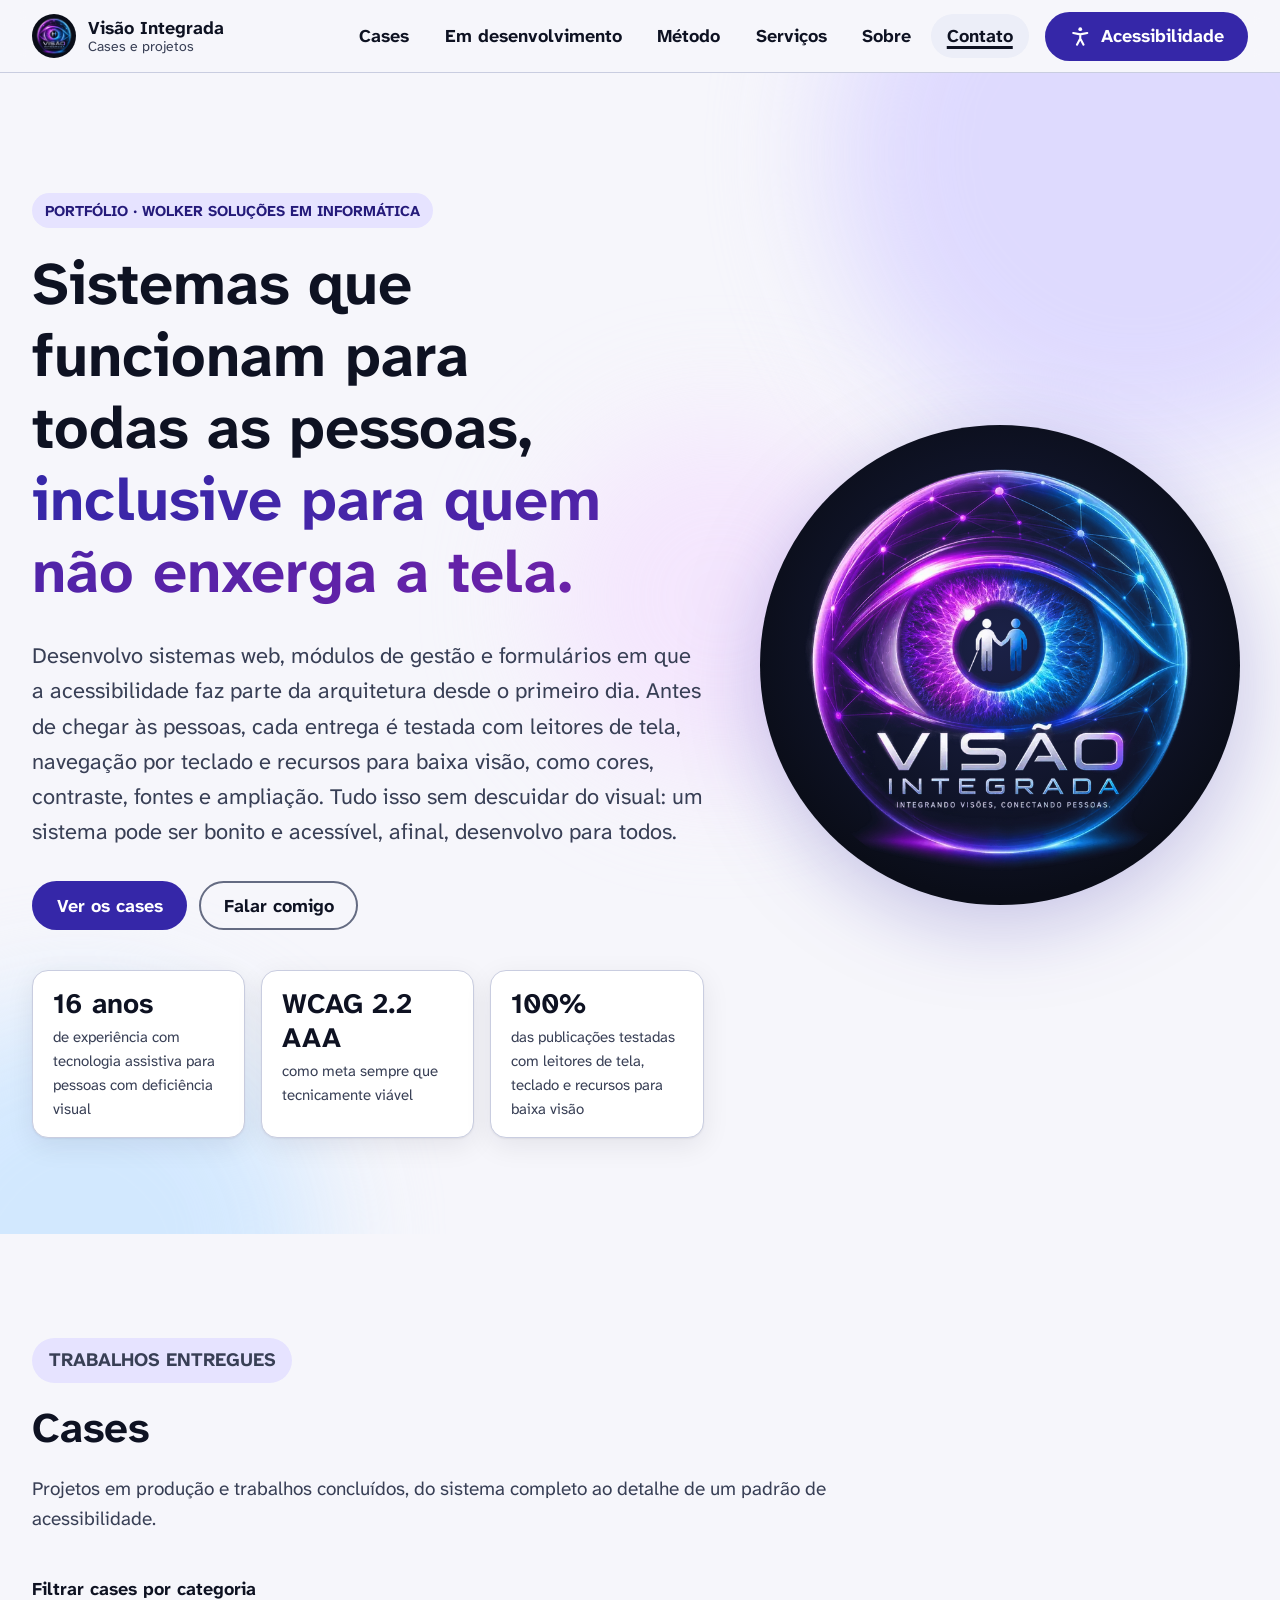
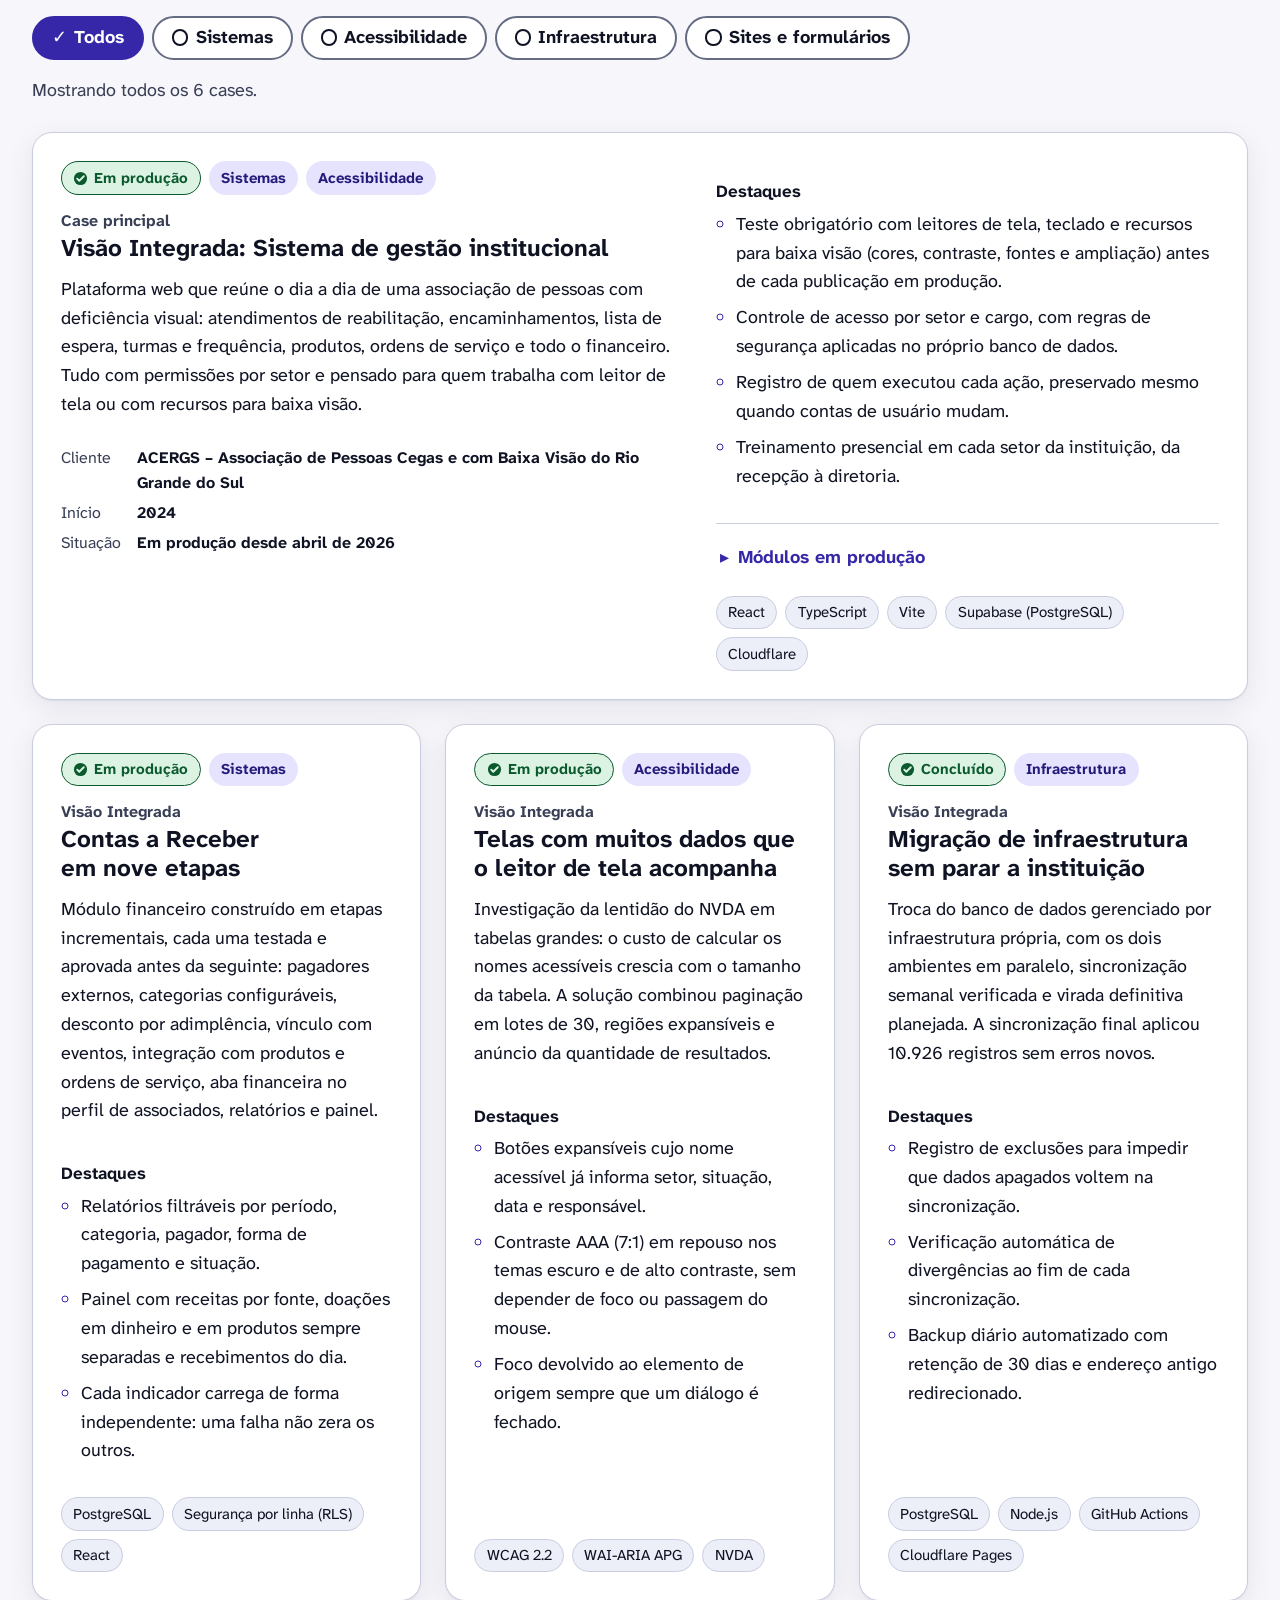
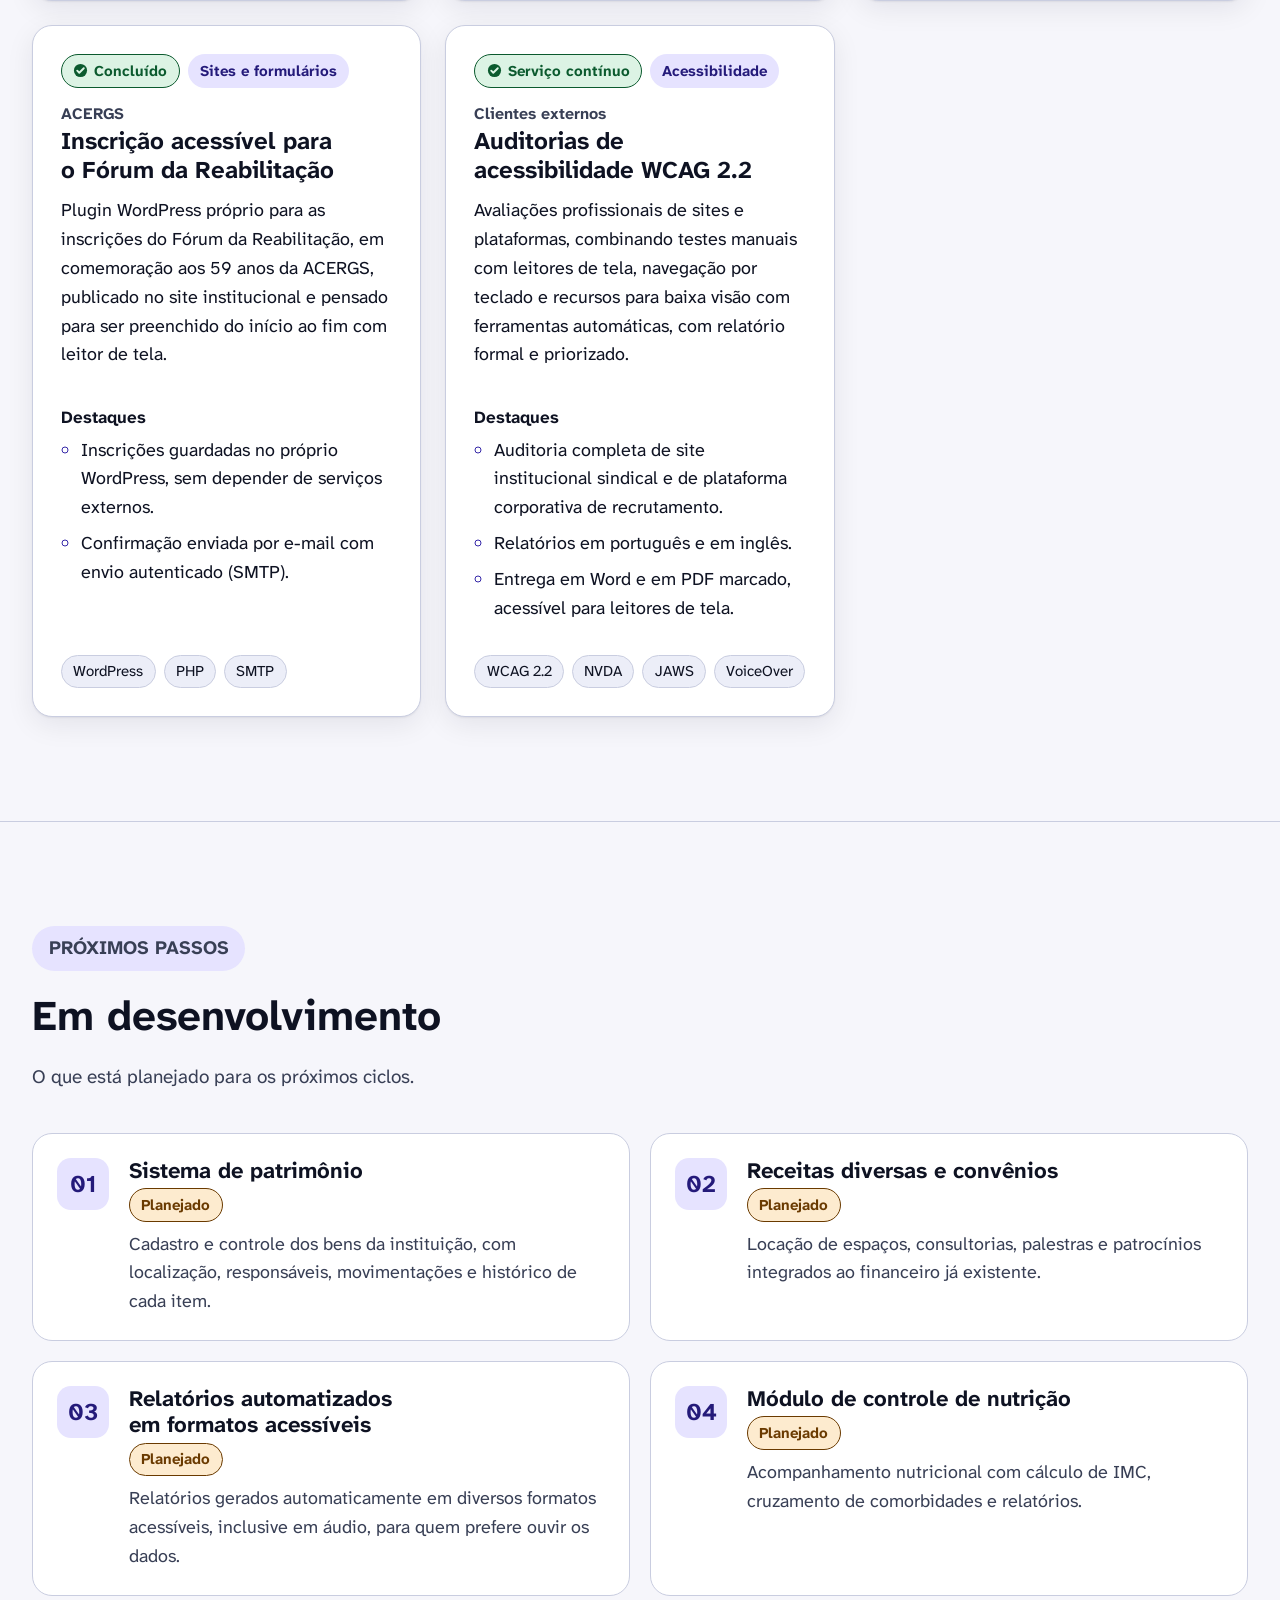
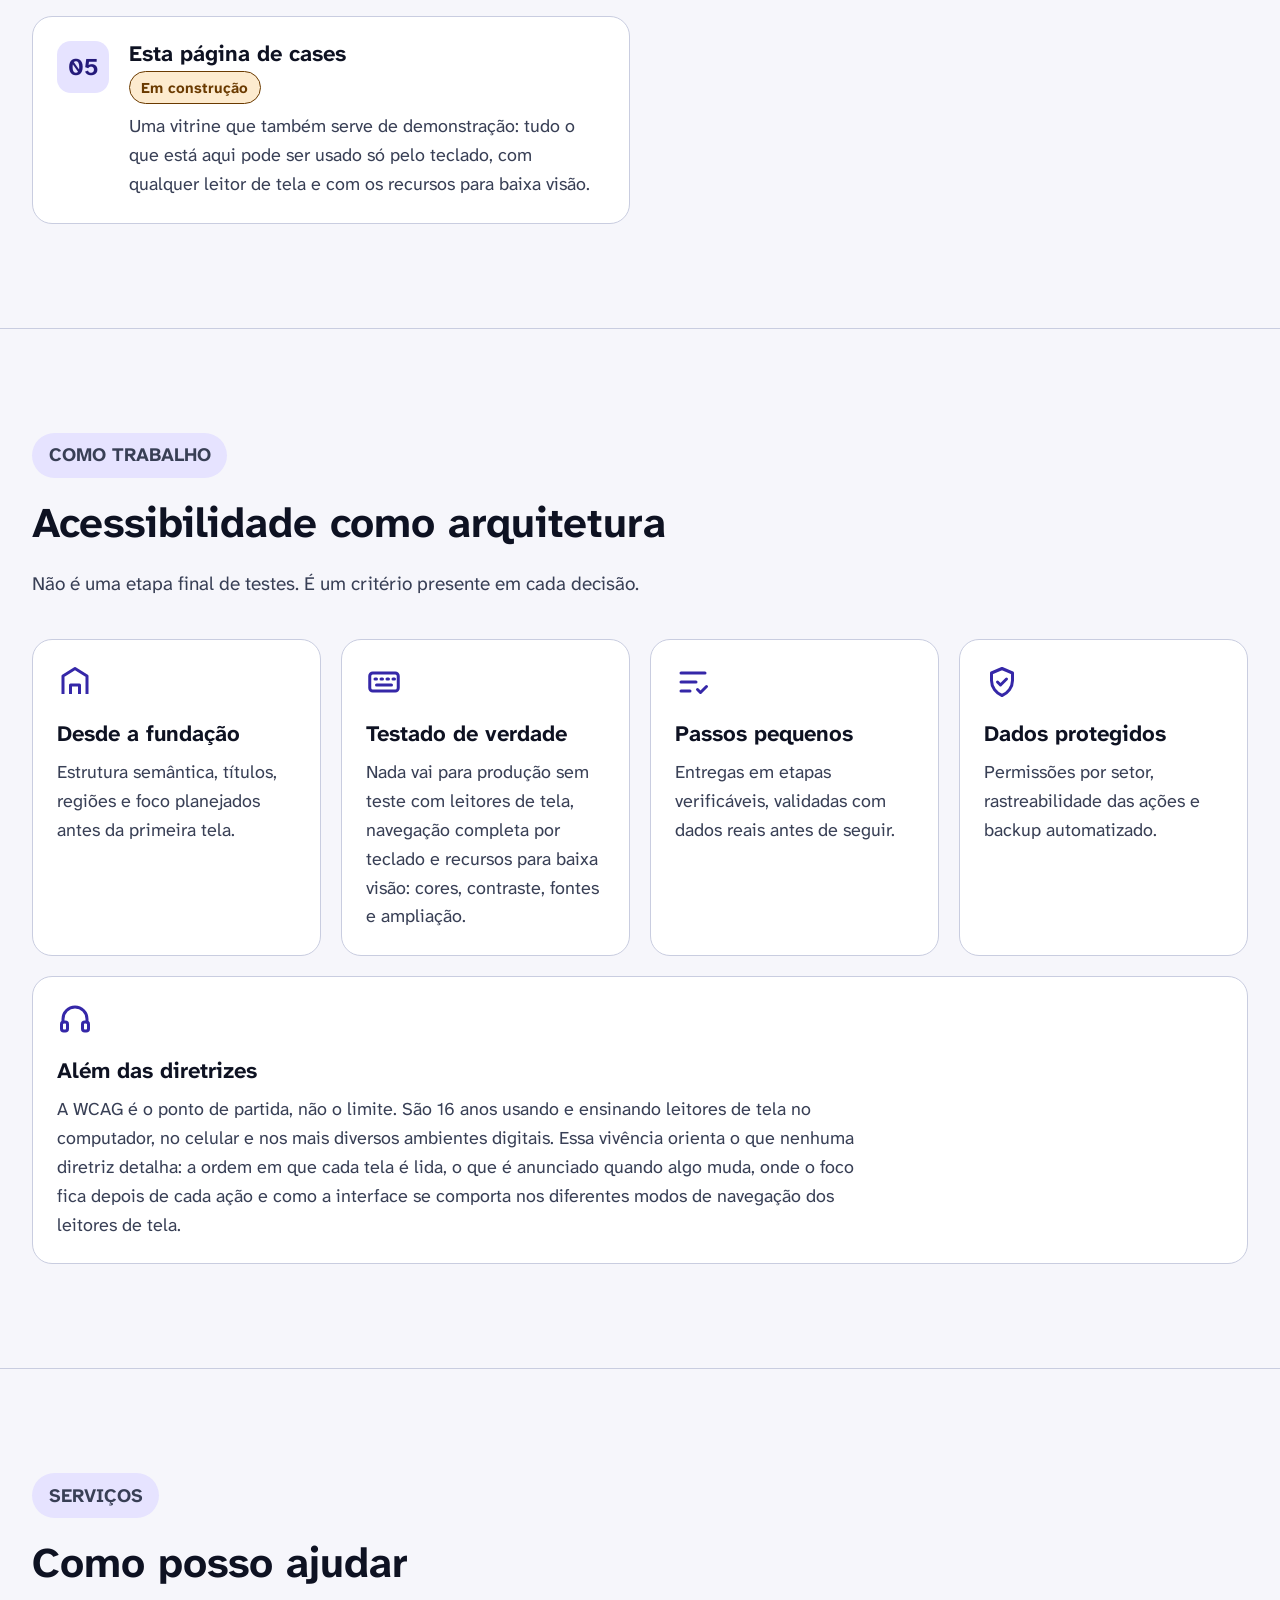
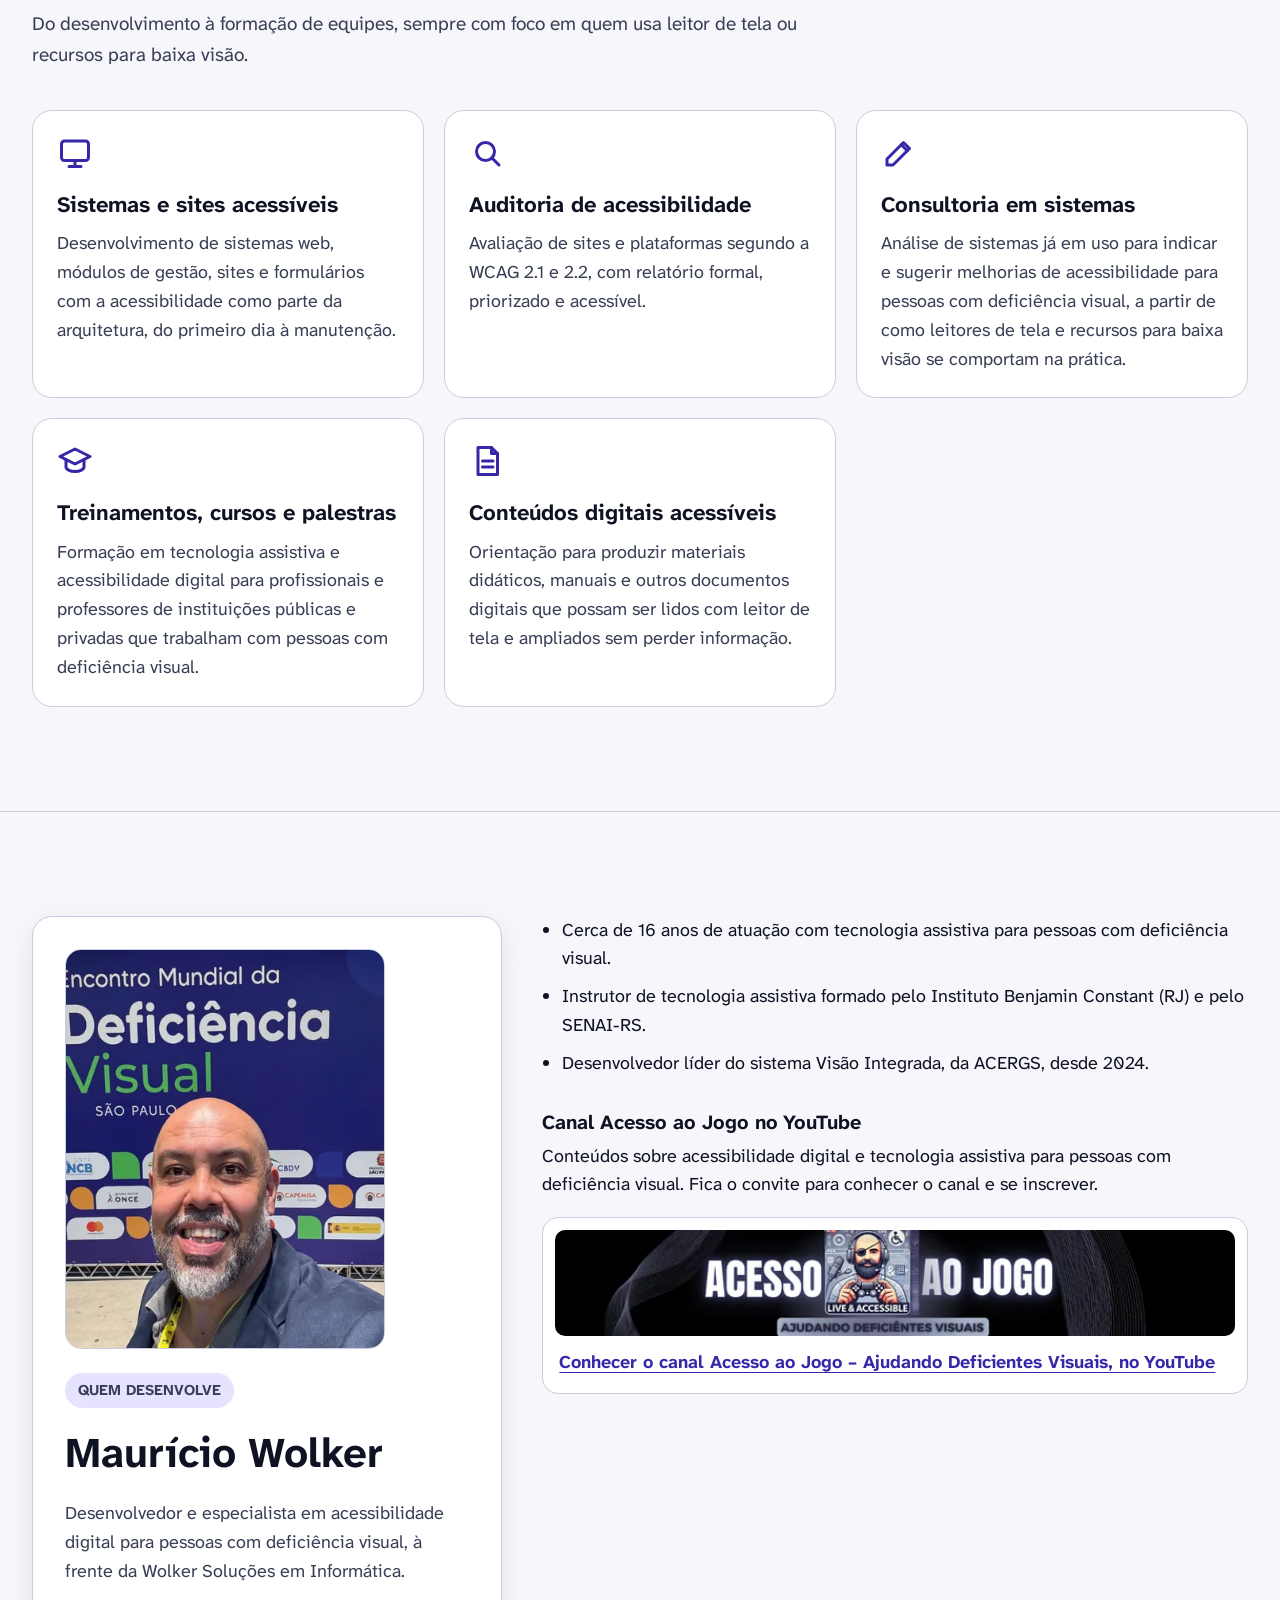
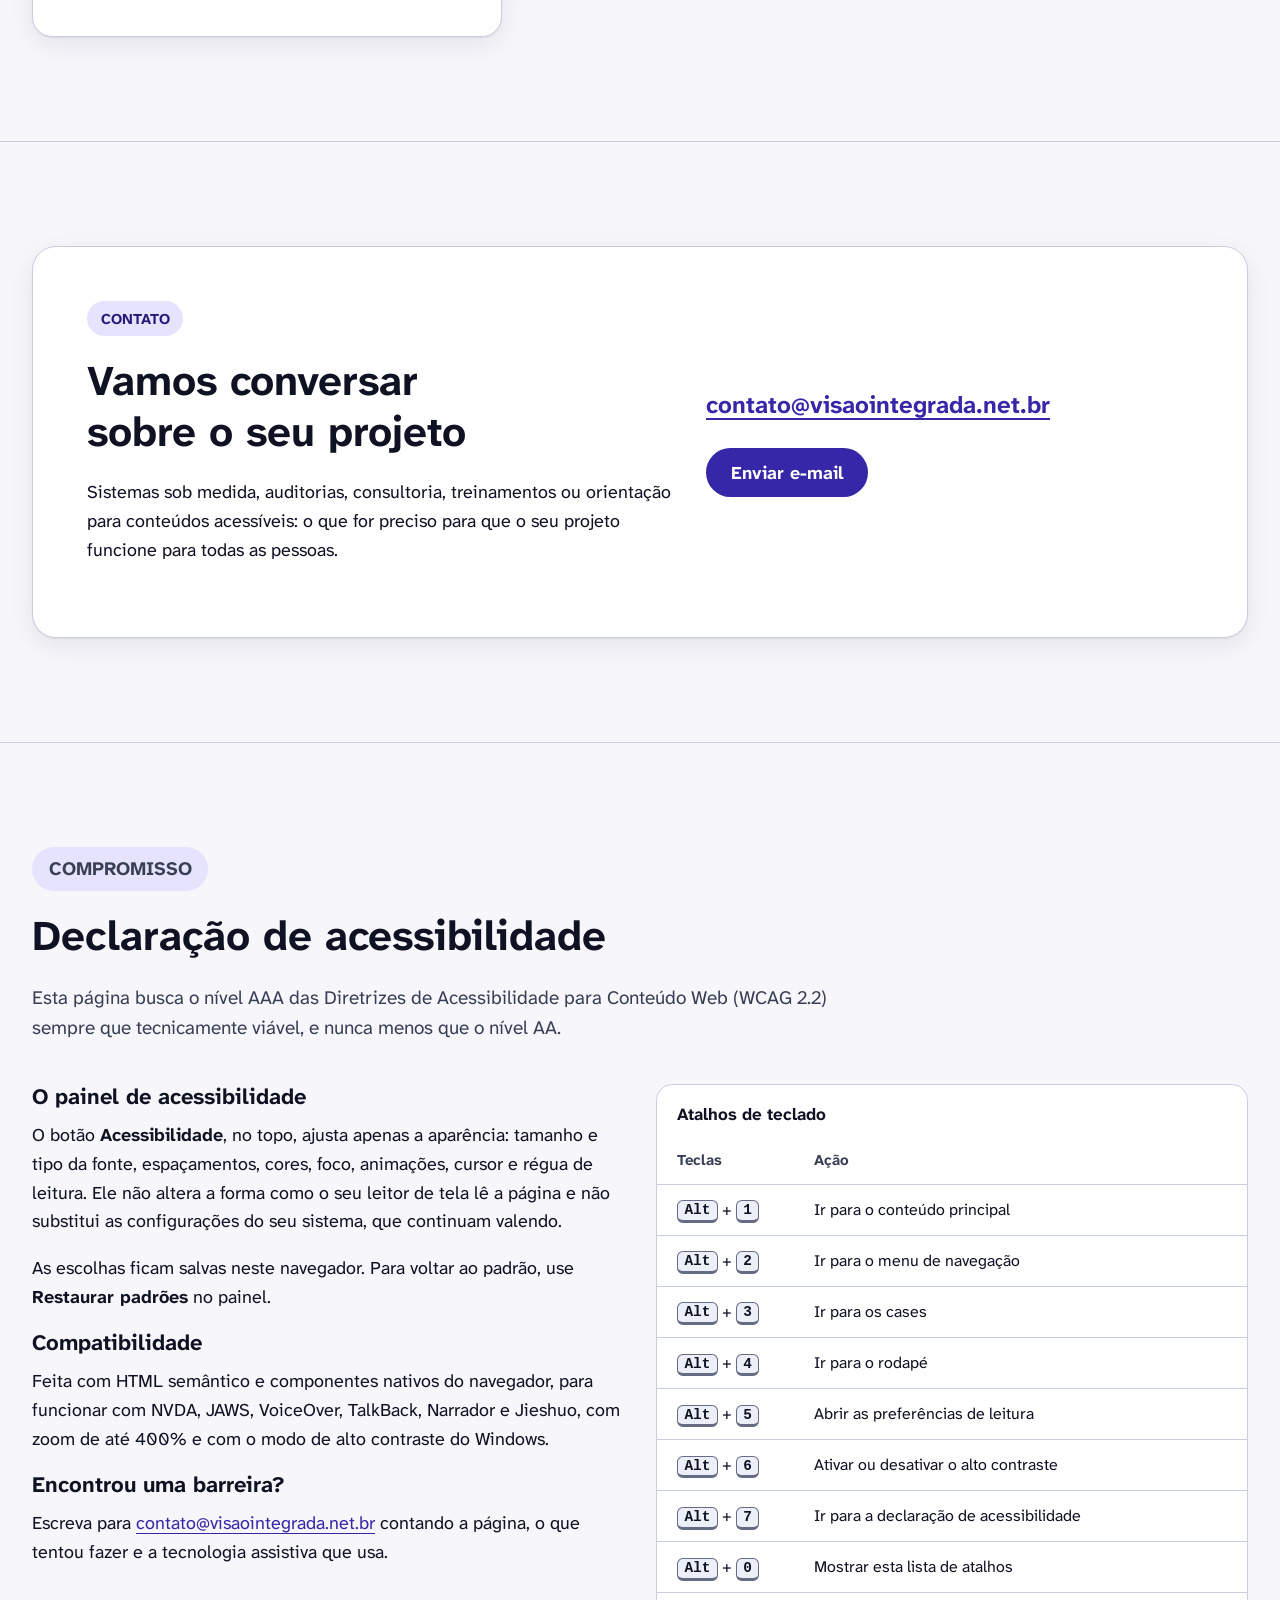
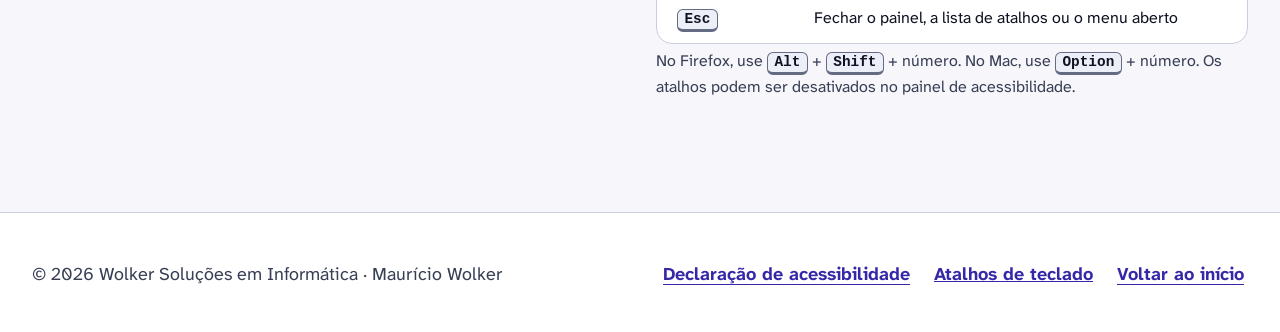
==== commit 89b7ae00: "Nova seção Serviços: consultoria, treinamentos e conteúdos acessíveis - Seção "Como posso ajudar" co" ====
--- a/site/index.html
+++ b/site/index.html
@@ -49,6 +49,7 @@
         <li><a href="#cases">Cases</a></li>
         <li><a href="#em-desenvolvimento">Em desenvolvimento</a></li>
         <li><a href="#metodo">Método</a></li>
+        <li><a href="#servicos">Serviços</a></li>
         <li><a href="#sobre">Sobre</a></li>
         <li><a href="#contato">Contato</a></li>
       </ul>
@@ -345,6 +346,44 @@
     </div>
   </section>
 
+  <!-- ===================== Serviços ===================== -->
+  <section id="servicos" class="section" aria-labelledby="titulo-servicos">
+    <div class="container">
+      <div class="section-head">
+        <p class="eyebrow">Serviços</p>
+        <h2 id="titulo-servicos" tabindex="-1">Como posso ajudar</h2>
+        <p>Do desenvolvimento à formação de equipes, sempre com foco em quem usa leitor de tela ou recursos para baixa visão.</p>
+      </div>
+      <ul class="principles servicos" role="list">
+        <li>
+          <svg viewBox="0 0 24 24" aria-hidden="true" focusable="false"><rect x="3" y="4" width="18" height="13" rx="2" stroke="currentColor" stroke-width="2" fill="none" stroke-linecap="round" stroke-linejoin="round"/><path d="M8 21h8M12 17v4" stroke="currentColor" stroke-width="2" fill="none" stroke-linecap="round" stroke-linejoin="round"/></svg>
+          <h3>Sistemas e sites acessíveis</h3>
+          <p>Desenvolvimento de sistemas web, módulos de gestão, sites e formulários com a acessibilidade como parte da arquitetura, do primeiro dia à manutenção.</p>
+        </li>
+        <li>
+          <svg viewBox="0 0 24 24" aria-hidden="true" focusable="false"><circle cx="11" cy="11" r="6" stroke="currentColor" stroke-width="2" fill="none" stroke-linecap="round" stroke-linejoin="round"/><path d="m20 20-4.5-4.5" stroke="currentColor" stroke-width="2" fill="none" stroke-linecap="round" stroke-linejoin="round"/></svg>
+          <h3>Auditoria de acessibilidade</h3>
+          <p>Avaliação de sites e plataformas segundo a WCAG 2.1 e 2.2, com relatório formal, priorizado e acessível.</p>
+        </li>
+        <li>
+          <svg viewBox="0 0 24 24" aria-hidden="true" focusable="false"><path d="M4 20h4L19 9l-4-4L4 16z" stroke="currentColor" stroke-width="2" fill="none" stroke-linecap="round" stroke-linejoin="round"/><path d="m13.5 6.5 4 4" stroke="currentColor" stroke-width="2" fill="none" stroke-linecap="round" stroke-linejoin="round"/></svg>
+          <h3>Consultoria em sistemas</h3>
+          <p>Análise de sistemas já em uso para indicar e sugerir melhorias de acessibilidade para pessoas com deficiência visual, a partir de como leitores de tela e recursos para baixa visão se comportam na prática.</p>
+        </li>
+        <li>
+          <svg viewBox="0 0 24 24" aria-hidden="true" focusable="false"><path d="M2 9l10-5 10 5-10 5z" stroke="currentColor" stroke-width="2" fill="none" stroke-linecap="round" stroke-linejoin="round"/><path d="M6 11v5c0 1.5 2.7 3 6 3s6-1.5 6-3v-5" stroke="currentColor" stroke-width="2" fill="none" stroke-linecap="round" stroke-linejoin="round"/></svg>
+          <h3>Treinamentos, cursos e palestras</h3>
+          <p>Formação em tecnologia assistiva e acessibilidade digital para profissionais e professores de instituições públicas e privadas que trabalham com pessoas com deficiência visual.</p>
+        </li>
+        <li>
+          <svg viewBox="0 0 24 24" aria-hidden="true" focusable="false"><path d="M6 3h9l4 4v14H6z" stroke="currentColor" stroke-width="2" fill="none" stroke-linecap="round" stroke-linejoin="round"/><path d="M15 3v4h4M9 12h7M9 16h7" stroke="currentColor" stroke-width="2" fill="none" stroke-linecap="round" stroke-linejoin="round"/></svg>
+          <h3>Conteúdos digitais acessíveis</h3>
+          <p>Orientação para produzir materiais didáticos, manuais e outros documentos digitais que possam ser lidos com leitor de tela e ampliados sem perder informação.</p>
+        </li>
+      </ul>
+    </div>
+  </section>
+
   <!-- ===================== Sobre ===================== -->
   <section id="sobre" class="section" aria-labelledby="titulo-sobre">
     <div class="container about">
@@ -362,9 +401,6 @@
           <li>Cerca de 16 anos de atuação com tecnologia assistiva para pessoas com deficiência visual.</li>
           <li>Instrutor de tecnologia assistiva formado pelo Instituto Benjamin Constant (RJ) e pelo SENAI-RS.</li>
           <li>Desenvolvedor líder do sistema Visão Integrada, da ACERGS, desde 2024.</li>
-          <li>Auditor de acessibilidade digital (WCAG 2.1 e 2.2) para clientes externos.</li>
-          <li>Mantém um canal no YouTube sobre acessibilidade digital.</li>
-          <li>Ministra palestras sobre acessibilidade digital e tecnologia assistiva.</li>
         </ul>
         <div class="canal">
           <h3>Canal Acesso ao Jogo no YouTube</h3>
@@ -385,7 +421,7 @@
         <div>
           <p class="eyebrow">Contato</p>
           <h2 id="titulo-contato" tabindex="-1">Vamos conversar sobre o seu projeto</h2>
-          <p>Sistemas sob medida, auditorias de acessibilidade ou consultoria para tornar o que já existe utilizável por todas as pessoas.</p>
+          <p>Sistemas sob medida, auditorias, consultoria, treinamentos ou orientação para conteúdos acessíveis: o que for preciso para que o seu projeto funcione para todas as pessoas.</p>
         </div>
         <div>
           <p class="contact-email"><a href="mailto:contato@visaointegrada.net.br">contato@visaointegrada.net.br</a></p>
--- a/site/assets/css/site.css
+++ b/site/assets/css/site.css
@@ -264,7 +264,7 @@
 .btn-a11y { background: var(--accent); color: var(--accent-text); }
 .btn-a11y:hover { text-decoration: underline; }
 
-@media (max-width: 55.99em) {
+@media (max-width: 74.99em) {
   html.js .menu-toggle { display: inline-flex; }
   .brand { flex-basis: 100%; }
   @media (min-width: 36em) { .brand { flex-basis: auto; } }
@@ -588,3 +588,4 @@
 html[data-tema^="contraste"] .canal-link { border: 2px solid var(--border); }
 .principles > .principio-destaque { grid-column: 1 / -1; }
 .principles > .principio-destaque p { max-inline-size: var(--measure); }
+.principles.servicos { grid-template-columns: repeat(auto-fit, minmax(min(100%, 19rem), 1fr)); }
